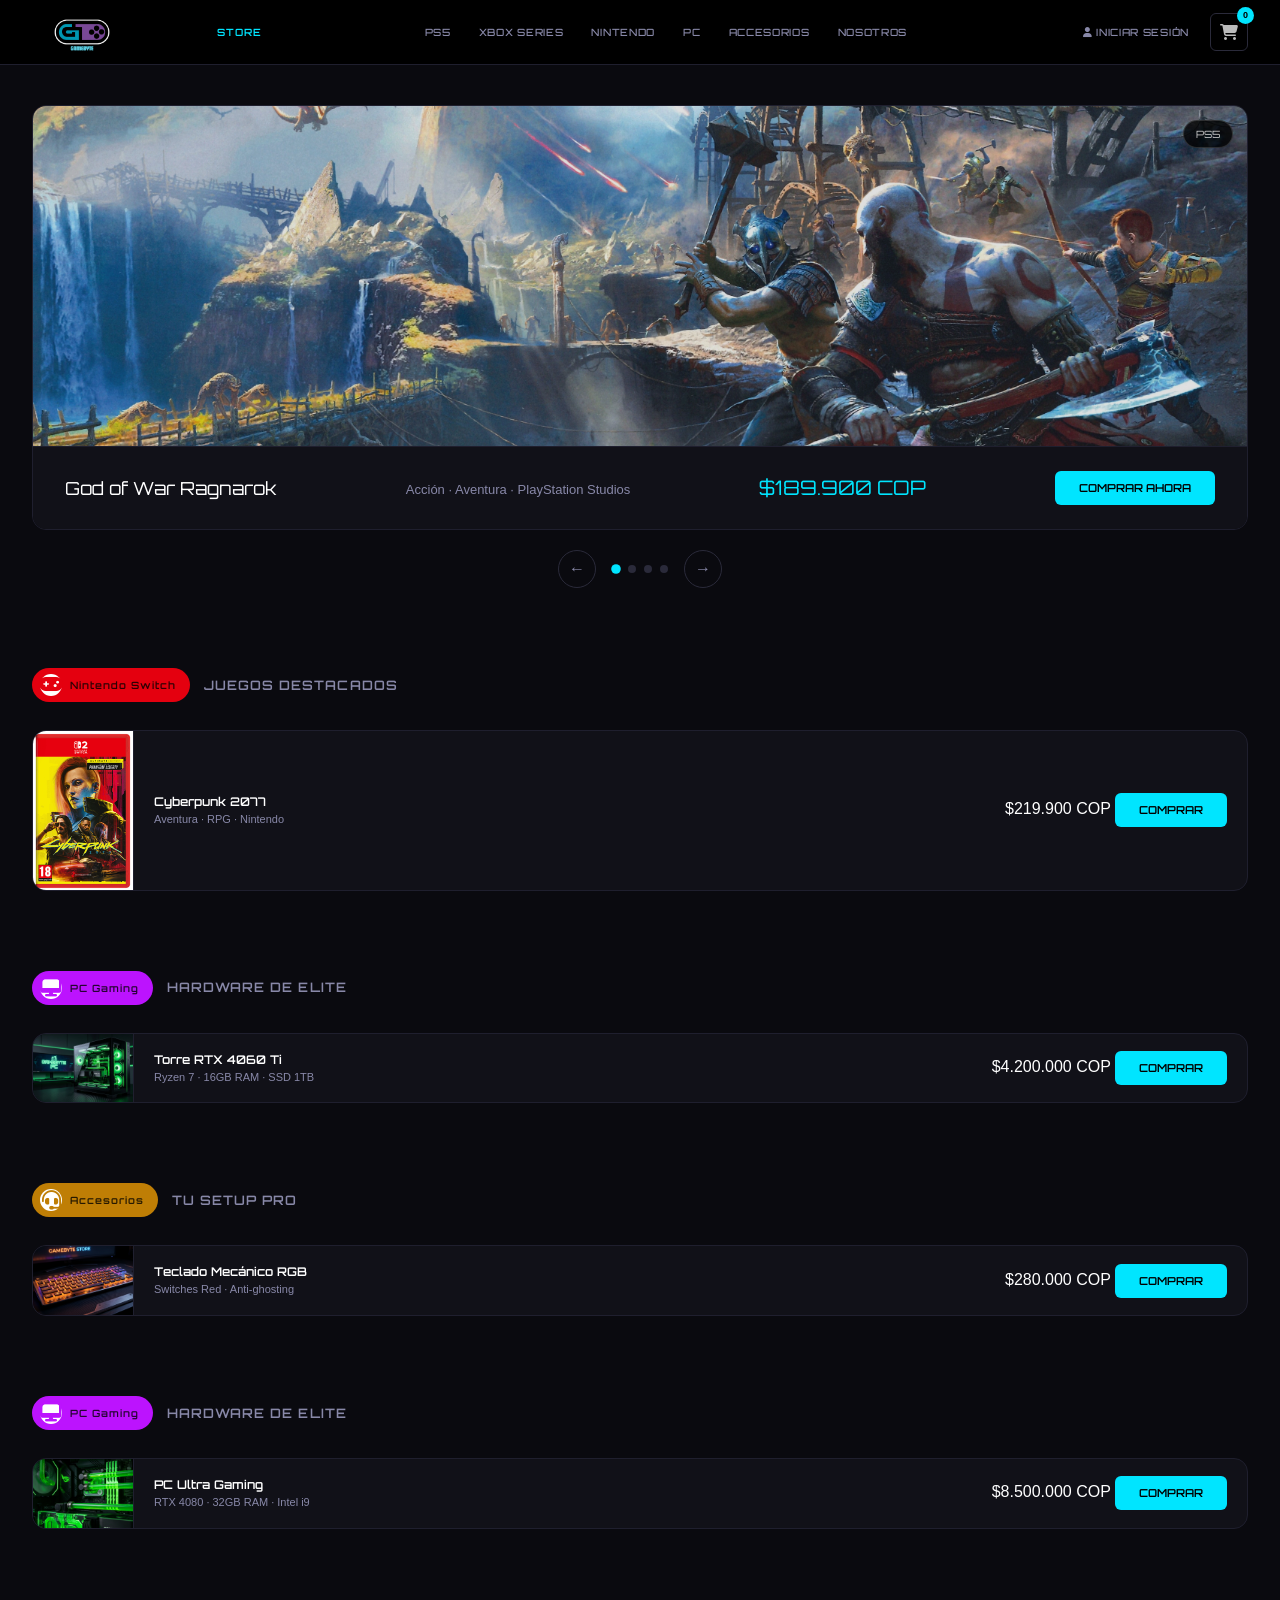
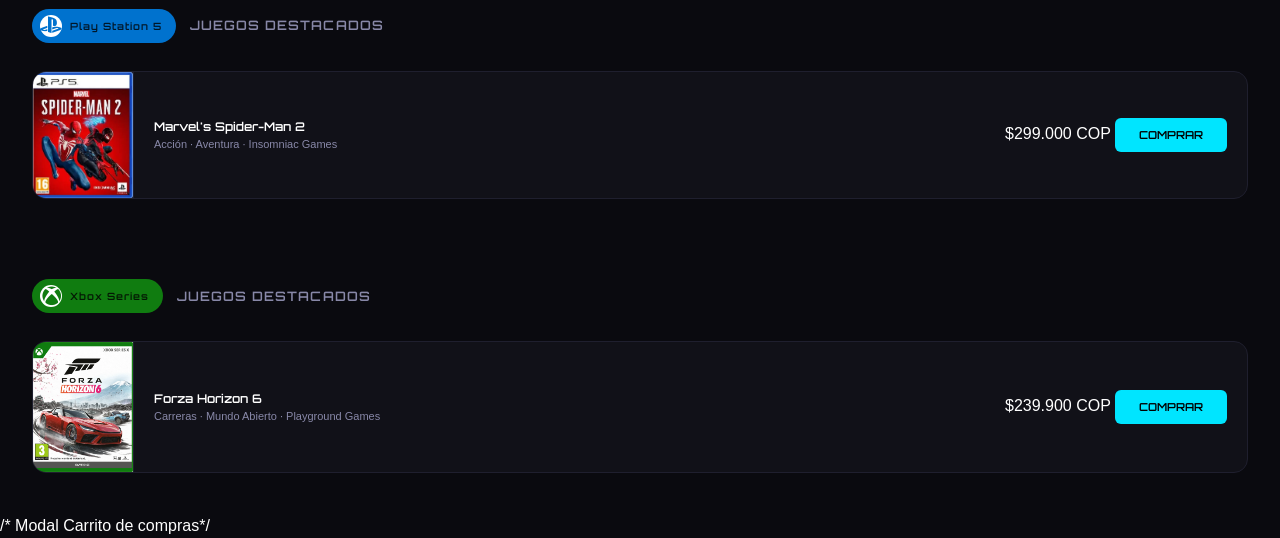
==== index.html @ 8fd01aee "Creacion del perfil de administrador, unica funcion por ahora actualizar el catalogo" ====
<!doctype html>
<html lang="es">
  <head>
    <meta charset="utf-8" />
    <meta name="viewport" content="width=device-width, initial-scale=1" />
    <title>GameByte Store</title>
    <link rel="stylesheet" href="style.css" />
    <link
      href="https://fonts.googleapis.com/css2?family=Orbitron:wght@500;600&display=swap"
      rel="stylesheet"
    />
    <link
      rel="stylesheet"
      href="https://cdnjs.cloudflare.com/ajax/libs/font-awesome/6.5.0/css/all.min.css"
    />
  </head>

  <body>
    <!-- HEADER -->
    <header class="header">
      <div class="header-inner">
        <a href="index.html" class="logo">
          <img
            src="images/LogoColor.png"
            alt="GameByte Store"
            class="logo-img"
          />
          <span class="logo-text">
            GAMEBYTE<span class="logo-accent">STORE</span></span
          >
        </a>

        <nav class="nav">
          <a href="#ps5" class="nav-btn">PS5</a>
          <a href="#xbox" class="nav-btn">Xbox Series</a>
          <a href="#nintendo" class="nav-btn">Nintendo</a>
          <a href="#pc" class="nav-btn">PC</a>
          <a href="#accesorios" class="nav-btn">Accesorios</a>
          <a href="#nosotros" class="nav-btn">Nosotros</a>
        </nav>

        <div class="header-actions">

          <!-- Quiero que al abrir el login me permita elegir el rol de "Cliente" o "Admin" para mostrar el formulario correspondiente. Si elijo "Admin", se muestra el formulario de admin.html que ya tienes, y si elijo "Cliente", se muestra un formulario de registro simple (nombre, email, contraseña) para crear una cuenta de cliente. Ambos formularios deben tener un botón para volver a la selección de rol. -->

          <a href="javascript:void(0)" class="nav-btn" id="login-btn" onclick="toggleLogin()">
            <i class="fa-solid fa-user"></i> Iniciar Sesión</a>


          <a href="javascript:void(0)" class="btn-cart" onclick="toggleCart()">
            <i class="fa-solid fa-cart-shopping"></i>
            <span class="cart-badge">0</span>
          </a>
        </div>
      </div>
    </header>

    <!-- CARRUSEL -->
    <section class="carousel-section">
      <div class="carousel-wrapper">
        <div class="carousel-track" id="track">
          <div class="game-slide">
            <div class="slide-inner">
              <div class="slide-image-wrap">
                <img src="images/God.webp" alt="God of War Ragnarok" />
                <span class="console-badge">PS5</span>
              </div>
              <div class="slide-body">
                <p class="slide-title">God of War Ragnarok</p>
                <p class="slide-meta">
                  Acción · Aventura · PlayStation Studios
                </p>
                <p class="slide-price">$189.900 COP</p>
                <button
                  class="buy-btn"
                  onclick="
                    agregarAlCarrito(
                      'God Of War Ragnarok',
                      189900,
                      'images/God.webp',
                    )
                  "
                >
                  Comprar ahora
                </button>
              </div>
            </div>
          </div>

          <div class="game-slide">
            <div class="slide-inner">
              <div class="slide-image-wrap">
                <img src="/images/Halo.webp" alt="Halo Infinite" />
                <span class="console-badge">Xbox</span>
              </div>
              <div class="slide-body">
                <p class="slide-title">Halo Infinite</p>
                <p class="slide-meta">FPS · Multijugador · 343 Industries</p>
                <p class="slide-price">$149.900 COP</p>
                <button
                  class="buy-btn"
                  onclick="
                    agregarAlCarrito(
                      'Halo Infinite',
                      149900,
                      'images/Halo.webp',
                    )
                  "
                >
                  Comprar ahora
                </button>
              </div>
            </div>
          </div>

          <div class="game-slide">
            <div class="slide-inner">
              <div class="slide-image-wrap">
                <img src="/images/zeldagame.png" alt="Zelda" />
                <span class="console-badge">Nintendo Switch</span>
              </div>
              <div class="slide-body">
                <p class="slide-title">Zelda: Tears of the Kingdom</p>
                <p class="slide-meta">Aventura · RPG · Nintendo</p>
                <p class="slide-price">$219.900 COP</p>
                <button
                  class="buy-btn"
                  onclick="
                    agregarAlCarrito(
                      'Zelda: Tears of the Kingdom',
                      219900,
                      'images/zeldagame.png',
                    )
                  "
                >
                  Comprar ahora
                </button>
              </div>
            </div>
          </div>

          <div class="game-slide">
            <div class="slide-inner">
              <div class="slide-image-wrap">
                <img src="images/Spider.webp" alt="Spider-Man" />
                <span class="console-badge">PS5</span>
              </div>
              <div class="slide-body">
                <p class="slide-title">Marvel's Spider-Man Remastered</p>
                <p class="slide-meta">
                  Acción · Mundo abierto · Insomniac Games
                </p>
                <p class="slide-price">$99.900 COP</p>
                <button
                  class="buy-btn"
                  onclick="
                    agregarAlCarrito(
                      'Marvel\'s Spider-Man',
                      99900,
                      'images/Spider.webp',
                    )
                  "
                >
                  Comprar ahora
                </button>
              </div>
            </div>
          </div>
        </div>
      </div>

      <div class="carousel-controls">
        <button class="ctrl-btn" id="prev">&#8592;</button>
        <div class="dots" id="dots"></div>
        <button class="ctrl-btn" id="next">&#8594;</button>
      </div>
    </section>

    <!-- SECCIÓN PRODUCTOS-->

    <section class="product-section ns-theme" id="nintendo">
      <div class="section-header">
        <div class="section-logo">
          <div class="logo-icon">
            <i
              class="fa-solid fa-gamepad"
              style="color: var(--brand-color); font-size: 1.2rem"
            ></i>
          </div>
          <span class="logo-text">Nintendo Switch</span>
        </div>
        <span class="section-title">Juegos destacados</span>
      </div>

      <div class="product-list">
        <div class="product-card">
          <div class="product-cover">
            <img src="/images/CyberPunknintendo.webp" alt="Cyberpunk" />
          </div>
          <div class="product-info">
            <div class="product-meta">
              <p class="product-name">Cyberpunk 2077</p>
              <p class="product-genre">Aventura · RPG · Nintendo</p>
            </div>
            <div class="product-right">
              <span class="product-price">$219.900 COP</span>
              <button
                class="buy-btn"
                onclick="
                  agregarAlCarrito(
                    'Cyberpunk 2077',
                    219900,
                    'images/CyberPunknintendo.webp',
                  )
                "
              >
                Comprar
              </button>
            </div>
          </div>
        </div>
      </div>
    </section>

    <section class="product-section pc-theme" id="pc">
      <div class="section-header">
        <div class="section-logo">
          <div class="logo-icon">
            <i
              class="fa-solid fa-desktop"
              style="color: var(--brand-color); font-size: 1.2rem"
            ></i>
          </div>
          <span class="logo-text">PC Gaming</span>
        </div>
        <span class="section-title">Hardware de Elite</span>
      </div>

      <div class="product-list">
        <div class="product-card">
          <div class="product-cover">
            <img src="/images/torreRTX.png" alt="Torre RTX 4060 Ti" />
          </div>
          <div class="product-info">
            <div class="product-meta">
              <p class="product-name">Torre RTX 4060 Ti</p>
              <p class="product-genre">Ryzen 7 · 16GB RAM · SSD 1TB</p>
            </div>
            <div class="product-right">
              <span class="product-price">$4.200.000 COP</span>
              <button
                class="buy-btn"
                onclick="
                  agregarAlCarrito(
                    'Torre RTX 4060 Ti',
                    4200000,
                    'images/torreRTX.png',
                  )
                "
              >
                Comprar
              </button>
            </div>
          </div>
        </div>
      </div>
    </section>

    <section class="product-section acc-theme" id="accesorios">
      <div class="section-header">
        <div class="section-logo">
          <div class="logo-icon">
            <i
              class="fa-solid fa-headset"
              style="color: var(--brand-color); font-size: 1.2rem"
            ></i>
          </div>
          <span class="logo-text">Accesorios</span>
        </div>
        <span class="section-title">Tu Setup Pro</span>
      </div>

      <div class="product-list">
        <div class="product-card">
          <div class="product-cover">
            <img src="/images/tecladorgb.png" alt="Teclado" />
          </div>
          <div class="product-info">
            <div class="product-meta">
              <p class="product-name">Teclado Mecánico RGB</p>
              <p class="product-genre">Switches Red · Anti-ghosting</p>
            </div>
            <div class="product-right">
              <span class="product-price">$280.000 COP</span>
              <button
                class="buy-btn"
                onclick="
                  agregarAlCarrito(
                    'Teclado Mecanico RGB',
                    280000,
                    'images/tecladorgb.png',
                  )
                "
              >
                Comprar
              </button>
            </div>
          </div>
        </div>
      </div>
    </section>

    <section class="product-section pc-theme" id="pc">
      <div class="section-header">
        <div class="section-logo">
          <div class="logo-icon">
            <i
              class="fa-solid fa-desktop"
              style="color: var(--brand-color); font-size: 1.2rem"
            ></i>
          </div>
          <span class="logo-text">PC Gaming</span>
        </div>
        <span class="section-title">Hardware de Elite</span>
      </div>

      <div class="product-list">
        <div class="product-card">
          <div class="product-cover">
            <img src="/images/rtx-4080.png" alt="PC Gamer RTX 4080" />
          </div>
          <div class="product-info">
            <div class="product-meta">
              <p class="product-name">PC Ultra Gaming</p>
              <p class="product-genre">RTX 4080 · 32GB RAM · Intel i9</p>
            </div>
            <div class="product-right">
              <span class="product-price">$8.500.000 COP</span>
              <button
                class="buy-btn"
                onclick="
                  agregarAlCarrito(
                    'Pc Ultra Gaming',
                    8500000,
                    'images/rtx-4080.png',
                  )
                "
              >
                Comprar
              </button>
            </div>
          </div>
        </div>
      </div>
    </section>

    <section class="product-section ps5-theme" id="ps5">
      <div class="section-header">
        <div class="section-logo">
          <div class="logo-icon">
            <i
              class="fa-brands fa-playstation"
              style="color: var(--brand-color); font-size: 1.2rem"
            ></i>
          </div>
          <span class="logo-text">Play Station 5</span>
        </div>
        <span class="section-title">Juegos Destacados</span>
      </div>

      <div class="product-list">
        <div class="product-card">
          <div class="product-cover">
            <img src="/images/spider2.png" alt="Spider-man 2" />
          </div>
          <div class="product-info">
            <div class="product-meta">
              <p class="product-name">Marvel's Spider-Man 2</p>
              <p class="product-genre">Acción · Aventura · Insomniac Games</p>
            </div>
            <div class="product-right">
              <span class="product-price">$299.000 COP</span>
              <button
                class="buy-btn"
                onclick="
                  agregarAlCarrito(
                    'Marvel\'s Spider-Man',
                    99900,
                    'images/Spider.webp',
                  )
                "
              >
                Comprar
              </button>
            </div>
          </div>
        </div>
      </div>
    </section>

    <section class="product-section xbox-theme" id="xbox">
      <div class="section-header">
        <div class="section-logo">
          <div class="logo-icon">
            <i
              class="fa-brands fa-xbox"
              style="color: var(--brand-color); font-size: 1.2rem"
            ></i>
          </div>
          <span class="logo-text">Xbox Series</span>
        </div>
        <span class="section-title">Juegos Destacados</span>
      </div>

      <div class="product-list">
        <div class="product-card">
          <div class="product-cover">
            <img src="/images/Forza_Horizon_6_XSX.png" alt="ForzaHorizon5" />
          </div>
          <div class="product-info">
            <div class="product-meta">
              <p class="product-name">Forza Horizon 6</p>
              <p class="product-genre">
                Carreras · Mundo Abierto · Playground Games
              </p>
            </div>
            <div class="product-right">
              <span class="product-price">$239.900 COP</span>
              <button
                class="buy-btn"
                onclick="
                  agregarAlCarrito(
                    'Forza Horizon 6',
                    239900,
                    'images/Forza_Horizon_6_XSX.png',
                  )
                "
              >
                Comprar
              </button>
            </div>
          </div>
        </div>
      </div>
    </section>

    <!-- SECCIÓN ABOUT GAMESTORE -->
    <section id="nosotros" class="about">
  <div class="about-inner">
    <a href="#" class="close-about">×</a>

    <div class="tag-line">
      <span class="tag-dot"></span>
      <span class="tag-text">Colombia · Desde 2026</span>
    </div>

    <p class="headline">Somos <span>GameByte Store</span>.</p>
    <p class="headline-sub">Juega mas alla de los limites.</p>

    <div class="divider"></div>

    <p class="body-text">
          Nacimos en <strong>Colombia en 2026</strong> con una misión clara:
          llevarle a cada gamer del país la mejor experiencia de compra en
          videojuegos, consolas y accesorios. No somos solo una tienda — somos
          <span class="highlight">la comunidad gamer colombiana</span> que
          estaba esperando existir.<br /><br />
          En GameByte Store encontrarás los títulos más recientes para
          <strong>PS5, Xbox, Nintendo Switch y PC</strong>, con precios justos,
          stock actualizado y las
          <span class="highlight">últimas noticias del mundo gamer</span>
          para que nunca te pierdas un lanzamiento, una actualización o una
          oferta épica.
        </p>
      </div>
    </section>

    <div id="cart-sidebar" class="cart-sidebar">
      <div class="cart-header">
        <h3>Tu Carrito</h3>
        <button class="close-cart" onclick="toggleCart()">×</button>
      </div>

      <div id="cart-items-container">
        <p class="empty-msg">Tu carrito está vacío</p>
      </div>

      <div class="cart-footer">
        <div class="cart-total">
          <span>Total:</span>
          <span id="cart-total-amount">$0.00</span>
        </div><br>

        <button class="buy-btn" onclick="abrirCheckout()">
          Finalizar Compra
        </button><br><br>
         <button onclick="vaciarCarrito()" class="clear-cart-btn">
          <i class="fas fa-trash-alt"></i> Vaciar Carrito
        </button>
      </div>
    </div>

    /* Modal Carrito de compras*/
    <div id="checkout-modal" class="modal-hidden">
      <div class="modal-content">
        <h3>Finalizar Compra</h3>
        <p class="modal-subtitle">
          Estás comprando como <strong>Invitado</strong>
        </p>

        <form id="guest-form">
          <div class="input-group">
            <label>Nombre Completo</label>
            <input
              type="text"
              id="guest-name"
              placeholder="Ej: Nombre(s) Apellido(s)"
              required
            />
          </div>

          <div class="input-group">
            <label>Correo Electrónico</label>
            <input
              type="email"
              id="guest-email"
              placeholder="tu@correo.com"
              required
            />
          </div>

          <div class="input-group">
            <label>Dirección de Envío</label>
            <input
              type="text"
              id="guest-address"
              placeholder="Calle, Carrera, Apto..."
              required
            />
          </div>

          <button
            type="submit"
            class="buy-btn"
            style="width: 100%; margin-top: 10px"
          >
            Pagar Ahora
          </button>
        </form>
        <div class="register-container">
    <form id="register-form" class="admin-card">
        <h3 class="slide-title" style="color: var(--accent); margin-bottom: 25px;">Crear Cuenta Gamer</h3>
        
      
        <div id="post-purchase-options" class="modal-hidden">
          <p
            style="
              text-align: center;
              color: var(--accent);
              margin-bottom: 15px;
            "
          >
            ¡Gracias por tu compra!
          </p>
          <button class="nav-btn" style="width: 100%; margin-bottom: 10px">
            Crear cuenta con estos datos
          </button>
          <button
            id="btn-otra-compra"
            type="button"
            onclick="window.resetearCheckout()"
            class="close-btn modal-hidden"
            style="margin-bottom: 10px"
          >Realizar otra compra
          </button>
        </div>

        <button
          type="button"
          onclick="window.cerrarModal()"
          class="close-btn"
          style="width: 100%; margin-top: 10px"
        >
          Cancelar / Cerrar
        </button>
      </div>
    </div>

    <script src="app.js"></script>
  </body>
</html>
---- style.css ----
/* ══════════════════════════════════════════
   GAMEBYTE STORE — styles.css (Versión Optimizada)
   ══════════════════════════════════════════ */

/* ── RESET & BASE ── */
*, *::before, *::after {
  box-sizing: border-box;
  margin: 0;
  padding: 0;
}

:root {
  --accent: #00e5ff;
  --accent-dim: #00b8cc;
  --bg-page: #0a0a0f;
  --bg-card: #111118;
  --bg-card-hover: #16161f;
  --border: #1f1f2e;
  --border-hover: #2e2e42;
  --text-primary: #ffffff;
  --text-secondary: #8888a8;
  --text-muted: #555570;
  --font-display: 'Orbitron', sans-serif;
  --font-body: 'Exo 2', sans-serif;
  --radius-sm: 6px;
  --radius-md: 10px;
  --radius-lg: 14px;
}

/* ── CONFIGURACIÓN DE TEMAS (NUEVO) ── */
.ns-theme  { --brand-color: #e4000f; } /* Rojo Nintendo */
.pc-theme  { --brand-color: #bc13fe; }
.acc-theme { --brand-color: #bf7e05; } /* Naranja Accesorios */
.xbox-theme { --brand-color: #107c10; }
.ps5-theme { --brand-color: #0072ce;}

html { scroll-padding-top: 80px; 
  scroll-behavior: smooth; }

body {
  background: var(--bg-page);
  color: var(--text-primary);
  font-family: var(--font-body), system-ui, sans-serif;
  font-size: 16px;
  line-height: 1.6;
  min-height: 100vh;
}

img { display: block; max-width: 100%; }
a { text-decoration: none; color: inherit; }

/* ══════════════════════════════════════════
   HEADER
   ══════════════════════════════════════════ */
.header {
  background: #000;
  border-bottom: 1px solid var(--border);
  position: sticky;
  top: 0;
  z-index: 100;
  width: 100%;
}

.header-inner {
  display: flex;
  align-items: center;
  justify-content: space-between;
  padding: 0 2rem;
  height: 64px;
  gap: 1rem;
  max-width: 1400px;
  margin: 0 auto;
}

.logo { display: flex; align-items: center; gap: 12px; flex-shrink: 0; }
.logo-img { height: 100px; width: auto; object-fit: contain; }
.logo-text {
  font-family: var(--font-display);
  font-size: 18px;
  font-weight: 600;
  color: var(--text-primary);
  letter-spacing: 0.08em;
  white-space: nowrap;
}
.logo-accent { color: var(--accent); }

.nav { display: flex; align-items: center; gap: 2px; }
.nav-btn {
  font-family: var(--font-display);
  font-size: 10px;
  font-weight: 500;
  letter-spacing: 0.07em;
  text-transform: uppercase;
  color: var(--text-secondary);
  padding: 7px 13px;
  border-radius: var(--radius-sm);
  transition: color 0.15s, background 0.15s;
}
.nav-btn:hover { color: var(--text-primary); background: #1a1a2a; }
.nav-btn.active { color: var(--accent); }

.header-actions { display: flex; align-items: center; gap: 8px; flex-shrink: 0; }
.btn-login {
  font-family: var(--font-display);
  font-size: 10px;
  font-weight: 500;
  letter-spacing: 0.06em;
  text-transform: uppercase;
  color: #bbb;
  border: 1px solid #2a2a3a;
  padding: 7px 16px;
  border-radius: var(--radius-sm);
  transition: border-color 0.15s, color 0.15s;
}
.btn-login:active{
  background-color: var(--accent); /* Cambia al color celeste de tu tienda */
  
}
.btn-login:hover { border-color: var(--text-primary); color: var(--text-primary); }

.btn-cart {
  position: relative;
  display: flex; align-items: center; justify-content: center;
  width: 38px; height: 38px;
  border: 1px solid #2a2a3a;
  border-radius: var(--radius-sm);
  color: #bbb; transition: 0.15s;
}
.cart-badge {
  position: absolute; top: -7px; right: -7px;
  background: var(--accent); color: #000;
  font-size: 9px; font-weight: 700;
  width: 17px; height: 17px; border-radius: 50%;
  display: flex; align-items: center; justify-content: center;
}

/* ══════════════════════════════════════════
   CARRUSEL
   ══════════════════════════════════════════ */
.carousel-section { padding: 2.5rem 2rem; max-width: 1400px; margin: 0 auto; }
.carousel-wrapper { overflow: hidden; border-radius: var(--radius-lg); border: 1px solid var(--border); }
.carousel-track { display: flex; transition: transform 0.5s cubic-bezier(0.4, 0, 0.2, 1); }
.game-slide { min-width: 100%; box-sizing: border-box; }
.slide-inner { display: flex; flex-direction: column; background: var(--bg-card); }
.slide-image-wrap { position: relative; height: 340px; background: #05050f; overflow: hidden; }
.slide-image-wrap img { width: 100%; height: 100%; object-fit: cover; opacity: 0.88; transition: 0.6s ease; }
.slide-image-wrap:hover img { transform: scale(1.03); opacity: 1; }
.console-badge {
  position: absolute; top: 14px; right: 14px;
  background: rgba(0, 0, 0, 0.8); border: 1px solid rgba(255, 255, 255, 0.15);
  border-radius: 20px; padding: 5px 12px;
  font-family: var(--font-display); font-size: 10px; color: #ccc;
}
.slide-body { padding: 1.5rem 2rem; display: flex; align-items: center; justify-content: space-between; border-top: 1px solid var(--border); }
.slide-title { font-family: var(--font-display); font-size: 18px; color: var(--text-primary); }
.slide-meta {
  font-size: 13px;
  color: var(--text-secondary);
  margin-top: 4px;
}
.slide-price { font-family: var(--font-display); font-size: 20px; color: var(--accent); }
.buy-btn {
  background: var(--accent); color: #000; border: none;
  font-family: var(--font-display); font-size: 11px; font-weight: 600;
  padding: 10px 24px; border-radius: var(--radius-sm); cursor: pointer;
  transition: 0.15s; text-transform: uppercase;
}
.buy-btn:hover { background: var(--accent-dim); }

.carousel-controls {
  display: flex;
  align-items: center;
  justify-content: center;
  gap: 16px;
  margin-top: 1.25rem;
}

.ctrl-btn {
  width: 38px;
  height: 38px;
  border-radius: 50%;
  border: 1px solid #2a2a3a;
  background: transparent;
  color: var(--text-secondary);
  font-size: 16px;
  cursor: pointer;
  display: flex;
  align-items: center;
  justify-content: center;
  transition: border-color 0.15s, color 0.15s;
}

.ctrl-btn:hover {
  border-color: var(--text-primary);
  color: var(--text-primary);
}

.dots {
  display: flex;
  gap: 8px;
}

.dot {
  width: 8px;
  height: 8px;
  border-radius: 50%;
  background: #2a2a3a;
  cursor: pointer;
  border: none;
  padding: 0;
  transition: background 0.2s, transform 0.2s;
}

.dot.active {
  background: var(--accent);
  transform: scale(1.2);
}

/* ══════════════════════════════════════════
   SECCIÓN DE PRODUCTOS (RE-ESTRUCTURADA Y LIMPIA)
   ══════════════════════════════════════════ */
.product-section {
  padding: 40px 2rem;
  max-width: 1400px;
  margin: 0 auto;
}

/* Header con color de marca dinámico */
.section-header { display: flex; align-items: center; gap: 14px; margin-bottom: 28px; }

.section-logo {
  display: flex; align-items: center; gap: 8px;
  background: var(--brand-color, var(--accent)); /* Usa el color del tema */
  padding: 6px 14px 6px 8px; border-radius: 24px;
}

.logo-icon {
  width: 22px; height: 22px; background: #fff; border-radius: 50%;
  display: flex; align-items: center; justify-content: center;
}

.logo-icon svg {
  width: 18px;    /* Un poco más pequeño que el contenedor para que respire */
  height: 18px;
  display: block;
}

.logo-text {
  font-family: var(--font-display); font-size: 10px;
  font-weight: 600; color: rgba(0, 0, 0, 0.8);
  letter-spacing: 0.1em;
}

.section-title {
  font-family: var(--font-display); font-size: 13px;
  font-weight: 600; color: var(--text-secondary);
  letter-spacing: 0.08em; text-transform: uppercase;
}

/* Lista y Cards */
.product-list { display: flex; flex-direction: column; gap: 14px; }

.product-card {
  background: var(--bg-card);
  border: 1px solid var(--border);
  border-radius: var(--radius-lg);
  overflow: hidden; display: flex;
  transition: border-color 0.2s, transform 0.2s;
}

.product-card:hover {
  border-color: var(--brand-color); /* Color dinámico al pasar el mouse */
  transform: translateX(4px);
}

.product-cover { width: 100px; flex-shrink: 0; overflow: hidden; background: #0d0d1a; }
.product-cover img { width: 100%; height: 100%; object-fit: cover; transition: 0.5s ease; }
.product-card:hover .product-cover img { transform: scale(1.06); }

.product-info {
  display: flex; align-items: center; justify-content: space-between;
  padding: 16px 20px; flex: 1; gap: 16px; border-left: 1px solid var(--border);
}

.product-name {
  font-family: var(--font-display); font-size: 12px;
  font-weight: 600; color: var(--text-primary);
}

.product-genre { font-size: 11px; color: var(--text-secondary);}


    /* ══════════════════════════════════════════
   RESPONSIVE
   ══════════════════════════════════════════ */

@media (max-width: 768px) {
  .header-inner {
    padding: 0 1rem;
  }

  .logo-text {
    font-size: 12px;
  }

  .nav {
    gap: 0;
  }

  .nav-btn {
    font-size: 9px;
    padding: 6px 8px;
  }

  .slide-image-wrap {
    height: 220px;
  }

  .slide-body {
    flex-direction: column;
    align-items: flex-start;
    padding: 1rem 1.25rem;
  }

  .buy-btn {
    width: 100%;
    text-align: center;
  }

  .carousel-section {
    padding: 1.5rem 1rem;
  }
}

@media (max-width: 480px) {
  .nav {
    display: none;
  }
}

/* ══════════════════════════════════════════
   SECCIÓN ABOUT — GAMESTORE
   ══════════════════════════════════════════ */

.about {
  background: #000;
  padding: 72px 2rem;
  position: relative;
  overflow: ;
}

.about::before {
  content: 'GAMESTORE';
  position: absolute;
  top: 50%;
  left: 50%;
  transform: translate(-50%, -50%);
  font-family: var(--font-display);
  font-size: 120px;
  font-weight: 900;
  color: rgba(255, 255, 255, 0.02);
  white-space: nowrap;
  pointer-events: none;
  letter-spacing: 0.1em;
}

.about-inner {
  max-width: 900px;
  margin: 0 auto;
  position: relative;
  z-index: 1;
}

.tag-line {
  display: inline-flex;
  align-items: center;
  gap: 8px;
  border: 1px solid rgba(0, 229, 255, 0.3);
  border-radius: 30px;
  padding: 6px 16px;
  margin-bottom: 36px;
}

.tag-dot {
  width: 7px;
  height: 7px;
  border-radius: 50%;
  background: var(--accent);
  animation: pulse 2s ease-in-out infinite;
}

.tag-text {
  font-family: var(--font-display);
  font-size: 10px;
  font-weight: 600;
  color: var(--accent);
  letter-spacing: 0.15em;
  text-transform: uppercase;
}

.headline {
  font-family: var(--font-display);
  font-size: clamp(28px, 5vw, 52px);
  font-weight: 900;
  color: #fff;
  line-height: 1.15;
  letter-spacing: 0.02em;
  margin-bottom: 8px;
}

.headline span {
  color: var(--accent);
}

.headline-sub {
  font-family: var(--font-display);
  font-size: clamp(14px, 2.5vw, 22px);
  font-weight: 500;
  color: rgba(255, 255, 255, 0.25);
  letter-spacing: 0.06em;
  margin-bottom: 40px;
}

.divider {
  width: 60px;
  height: 2px;
  background: var(--accent);
  margin-bottom: 36px;
}

.body-text {
  font-size: 16px;
  font-weight: 300;
  color: rgba(255, 255, 255, 0.7);
  line-height: 1.9;
  max-width: 700px;
}

.body-text strong {
  color: #fff;
  font-weight: 500;
}

.body-text .highlight {
  color: var(--accent);
  font-weight: 500;
} 

/* Clase para ocultar secciones */
.section-hidden {
  display: none !important;
}

/* Opcional: Para que la transición no sea tan brusca */
.product-section {
  animation: fadeIn 0.4s ease-in-out;
}

@keyframes fadeIn {
  from { opacity: 0; transform: translateY(10px); }
  to { opacity: 1; transform: translateY(0); }
}


/*Modal Carrito de Compras*/

.modal-hidden { display: none !important; }

#checkout-modal {
    position: fixed;
    top: 0; 
    left: 0; 
    width: 100%; 
    height: 100%;
    background: rgba(0, 0, 0, 0.85);
    backdrop-filter: blur(8px);
    z-index: 3000; /* Aumentado para estar sobre el sidebar */
    display: none; /* Se controla con JS */
    align-items: center;
    justify-content: center;
}
#checkout-modal:not(.modal-hidden) {
    display: flex;
    align-items: center;
    justify-content: center;
}

.modal-content {
  background: var(--bg-card);
  padding: 30px;
  border-radius: var(--radius-lg);
  border: 1px solid var(--accent);
  width: 90%; max-width: 400px;
  max-height: 90vh;
}

.input-group { margin-bottom: 15px;display: block !important; }

.input-group input {
  width: 100%;
  padding: 10px;
  background: #222 !important;
  border: 1px solid var(--border);
  color: white !important; /* Para que lo que escribas se vea */
    display: block;
  border-radius: var(--radius-sm);
}

.modal-content h3 {
    margin-top: 0;
    color: var(--accent); /* El color brillante de tu tienda */
}


/* Estilo para el botón Cancelar del Modal */
.close-btn {
    background: transparent;
    border: 1px solid rgba(255, 255, 255, 0.2);
    color: #888;
    padding: 8px 16px;
    border-radius: 4px;
    cursor: pointer;
    font-family: 'Orbitron', sans-serif; /* Para que combine con tu logo */
    font-size: 0.8rem;
    transition: all 0.3s ease;
    margin-top: 10px;
    width: 100%; /* Para que ocupe el mismo ancho que el botón de pagar */
    z-index:2010 ;
}

.close-btn:hover {
    background: rgba(255, 50, 50, 0.1); /* Un toque rojo muy suave al pasar el mouse */
    border-color: #ff4444;
    color: #ff4444;
    box-shadow: 0 0 10px rgba(255, 68, 68, 0.2);
}


.cart-sidebar {
    position: fixed;
    top: 0;
    right: -400px; /* Escondido a la derecha */
    width: 350px;
    height: 100%;
    background: var(--bg-card);
    border-left: 1px solid var(--accent);
    z-index: 1500;
    transition: right 0.3s ease;
    padding: 20px;
    display: flex;
    flex-direction: column;
}

.cart-sidebar.active {
    right: 0; /* Se muestra */
}

.cart-header {
    display: flex;
    justify-content: space-between;
    align-items: center;
    border-bottom: 1px solid #333;
    padding-bottom: 10px;
}

.close-cart {
    background: none;
    border: none;
    color: white;
    font-size: 2rem;
    cursor: pointer;
}

.cart-footer {
    margin-top: auto;
    border-top: 1px solid #333;
    padding-top: 20px;
}

.cart-item {
    display: flex;
    align-items: center;
    gap: 15px;
    padding: 10px 0;
    border-bottom: 1px solid #222;
}

.item-info p {
    font-size: 0.9rem;
    margin: 0;
    color: white;
}

.item-info span {
    font-size: 0.8rem;
    color: var(--accent);
}

.remove-btn {
    background: none;
    border: none;
    color: #ff4444;
    font-size: 1.2rem;
    cursor: pointer;
    margin-left: auto;
}

.remove-btn:hover {
    color: white;
}

.clear-cart-btn {
    width: 450;
    background: transparent;
    border: 1px solid #ff4444;
    color: #ff4444;
    padding: 10px;
    border-radius: 4px;
    cursor: pointer;
    margin-bottom: 10px;
    font-family: 'Orbitron', sans-serif;
    font-size: 0.7rem;
    transition: all 0.3s ease;
}

.clear-cart-btn:hover {
    background: #ff4444;
    color: white;
    box-shadow: 0 0 10px rgba(255, 68, 68, 0.3);
}

/* Para que el total y los botones no se tapen */
.cart-footer {
    padding: 20px;
    border-top: 1px solid #222;
    background: var(--bg-card);
}

/*Ocultar Seccion Nosotros del index*/


/* 1. Estado inicial: Totalmente oculta */
.about {
    display: none; /* No ocupa espacio ni se ve */
    opacity: 0;
    transform: translateY(30px);
    transition: all 0.6s cubic-bezier(0.23, 1, 0.32, 1);
    background: var(--bg-card);
    padding: 80px 20px;
    border-top: 2px solid var(--accent);
}

/* 2. El "Interruptor" de CSS: Cuando el ID es el objetivo (Target) */
.about:target {
    display: block; /* Aparece en el flujo del documento */
    opacity: 1;
    transform: translateY(0);
}

/* 3. Estilo del botón de cerrar (la "X") */
.close-about {
    position: absolute;
    top: 20px;
    right: 30px;
    font-size: 2.5rem;
    color: var(--text-muted);
    text-decoration: none;
    transition: color 0.3s;
}

.close-about:hover {
    color: var(--accent);
}

/* Animación opcional para que entre suave */
@keyframes fadeInSlide {
    from { opacity: 0; transform: translateY(30px); }
    to { opacity: 1; transform: translateY(0); }
}

.about:target {
    animation: fadeInSlide 0.5s ease-out forwards;
}
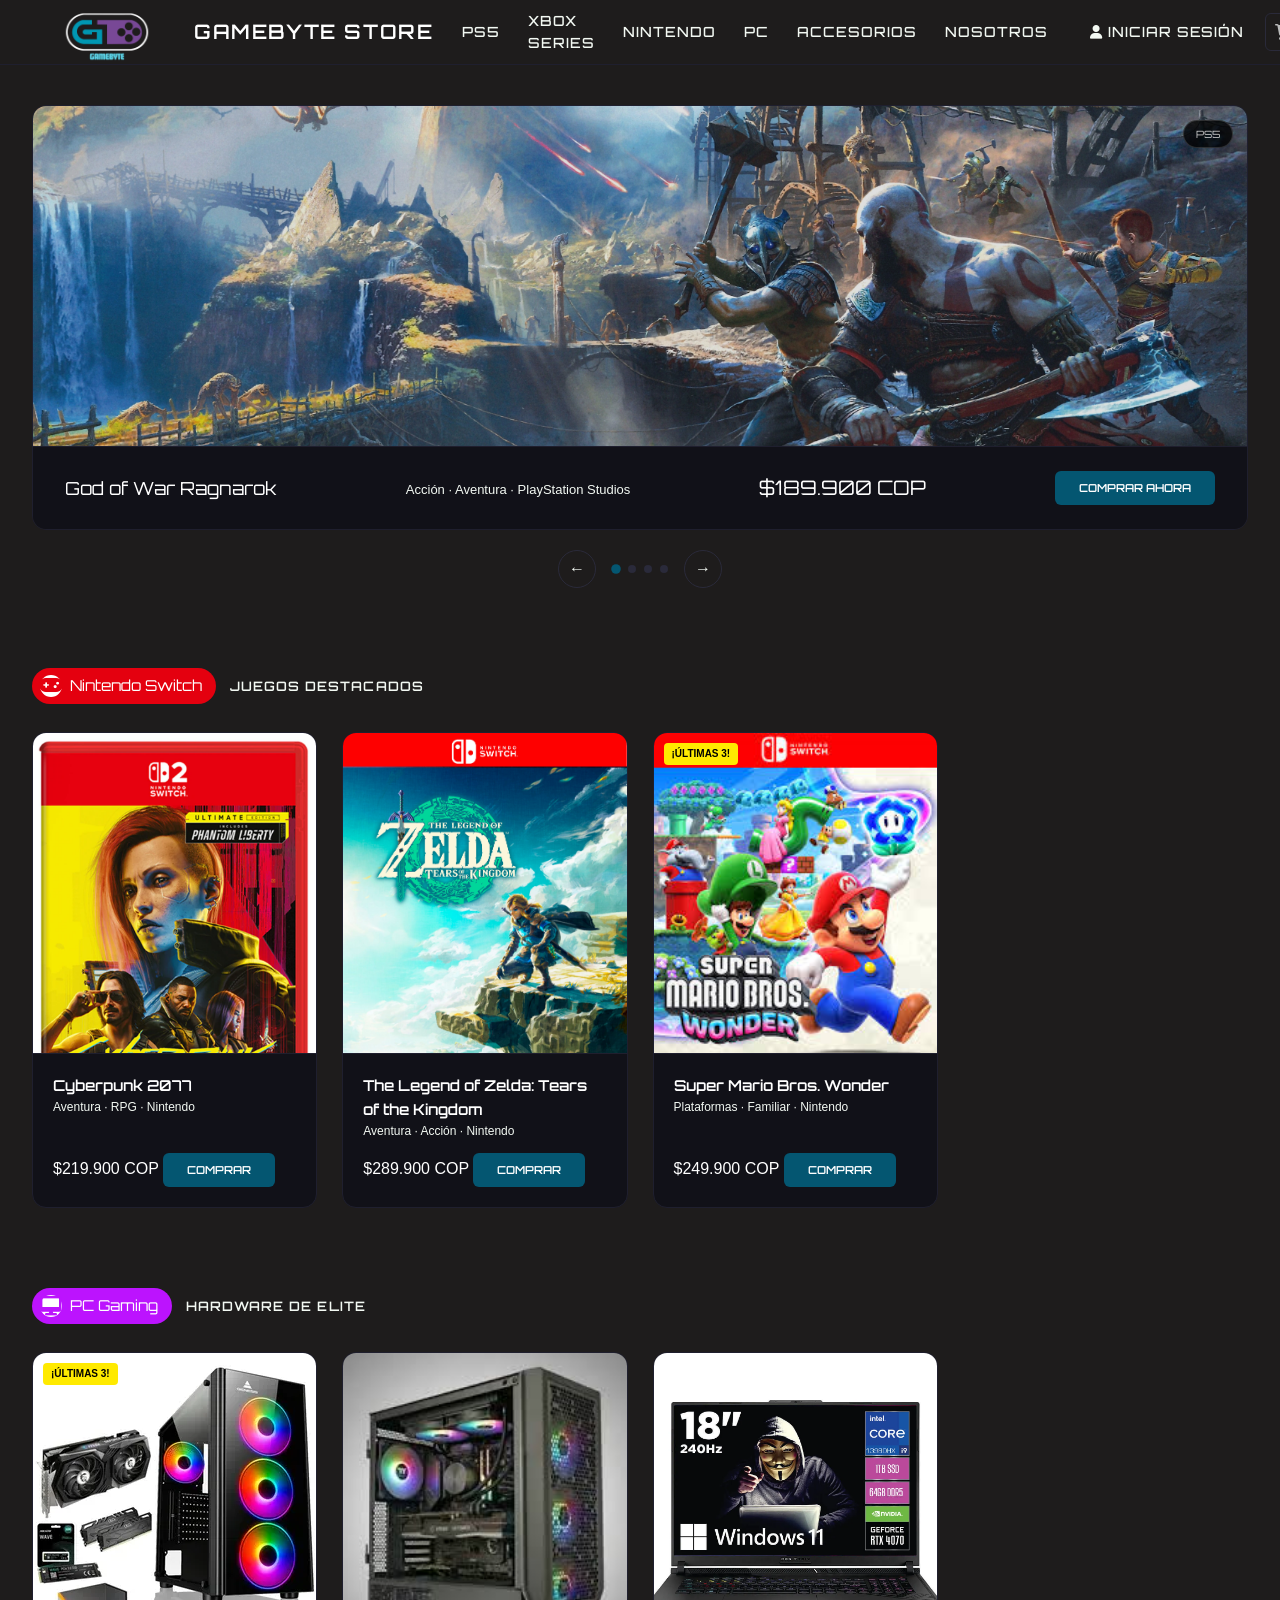
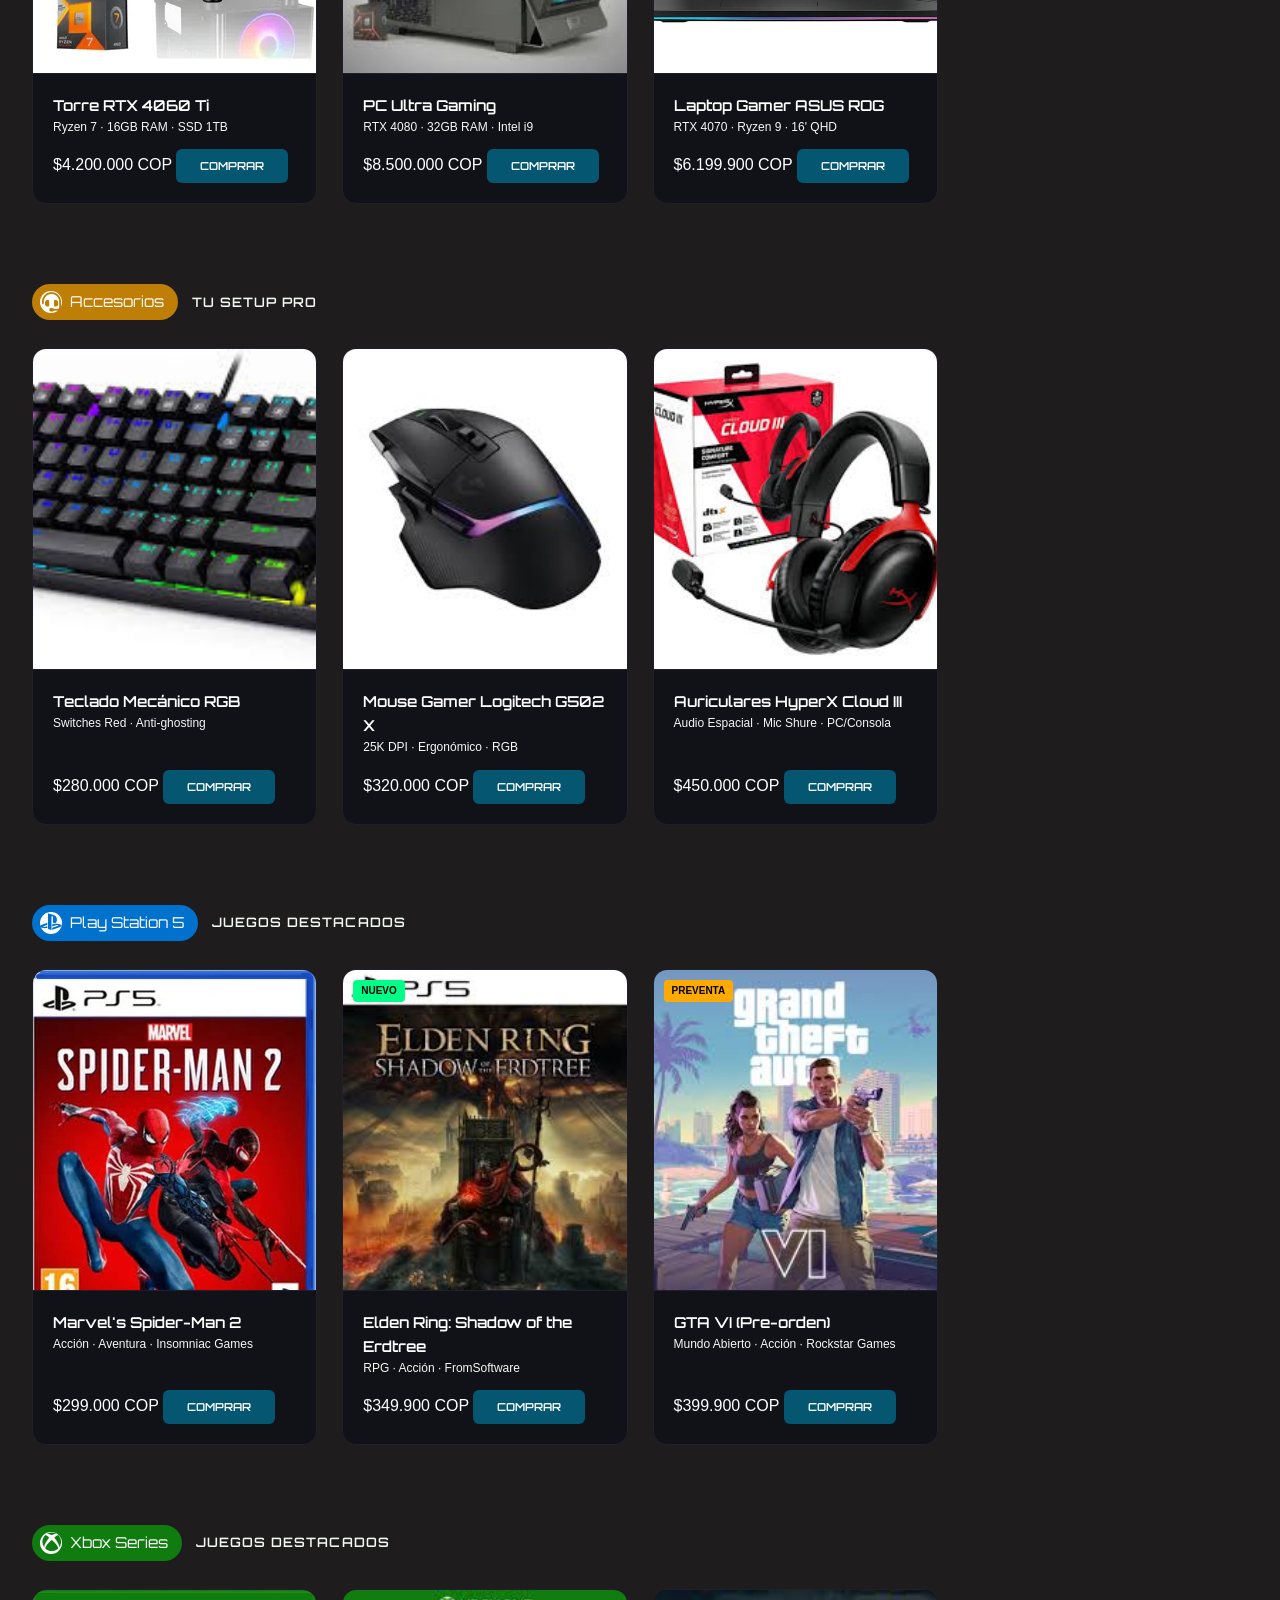
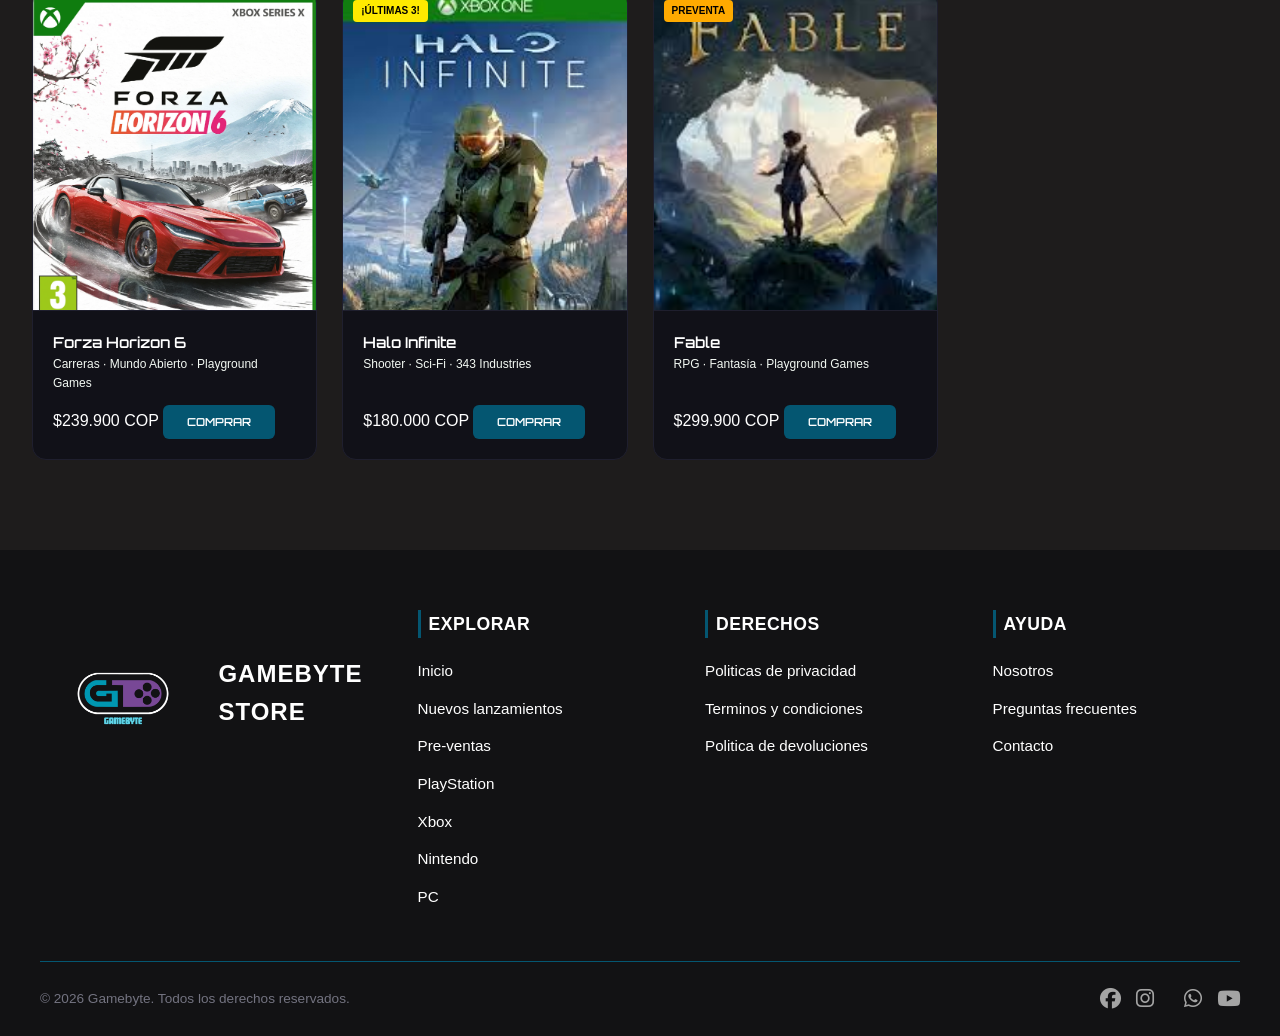
==== commit 49c48fc4: "Actualizacion completa" ====
--- a/index.html
+++ b/index.html
@@ -11,11 +11,9 @@
     />
     <link
       rel="stylesheet"
-      href="https://cdnjs.cloudflare.com/ajax/libs/font-awesome/6.5.0/css/all.min.css"
+      href="https://cdnjs.cloudflare.com/ajax/libs/font-awesome/6.5.0/css/all.min.css"  
     />
-  </head>
-
-  <body>
+    
     <!-- HEADER -->
     <header class="header">
       <div class="header-inner">
@@ -26,7 +24,7 @@
             class="logo-img"
           />
           <span class="logo-text">
-            GAMEBYTE<span class="logo-accent">STORE</span></span
+            GAMEBYTE STORE</span
           >
         </a>
 
@@ -36,15 +34,13 @@
           <a href="#nintendo" class="nav-btn">Nintendo</a>
           <a href="#pc" class="nav-btn">PC</a>
           <a href="#accesorios" class="nav-btn">Accesorios</a>
-          <a href="#nosotros" class="nav-btn">Nosotros</a>
+          <a href="nosotros.html" class="nav-btn">Nosotros</a>
         </nav>
 
         <div class="header-actions">
 
-          <!-- Quiero que al abrir el login me permita elegir el rol de "Cliente" o "Admin" para mostrar el formulario correspondiente. Si elijo "Admin", se muestra el formulario de admin.html que ya tienes, y si elijo "Cliente", se muestra un formulario de registro simple (nombre, email, contraseña) para crear una cuenta de cliente. Ambos formularios deben tener un botón para volver a la selección de rol. -->
-
-          <a href="javascript:void(0)" class="nav-btn" id="login-btn" onclick="toggleLogin()">
-            <i class="fa-solid fa-user"></i> Iniciar Sesión</a>
+          <a href="#" onclick="abrirModalLogin(); return false;" class="nav-btn">
+          <i class="fas fa-user"></i> Iniciar Sesión</a>
 
 
           <a href="javascript:void(0)" class="btn-cart" onclick="toggleCart()">
@@ -55,6 +51,9 @@
       </div>
     </header>
 
+  </head>
+
+  <body>
     <!-- CARRUSEL -->
     <section class="carousel-section">
       <div class="carousel-wrapper">
@@ -176,304 +175,72 @@
       </div>
     </section>
 
-    <!-- SECCIÓN PRODUCTOS-->
-
-    <section class="product-section ns-theme" id="nintendo">
-      <div class="section-header">
-        <div class="section-logo">
-          <div class="logo-icon">
-            <i
-              class="fa-solid fa-gamepad"
-              style="color: var(--brand-color); font-size: 1.2rem"
-            ></i>
-          </div>
-          <span class="logo-text">Nintendo Switch</span>
-        </div>
-        <span class="section-title">Juegos destacados</span>
-      </div>
-
-      <div class="product-list">
-        <div class="product-card">
-          <div class="product-cover">
-            <img src="/images/CyberPunknintendo.webp" alt="Cyberpunk" />
-          </div>
-          <div class="product-info">
-            <div class="product-meta">
-              <p class="product-name">Cyberpunk 2077</p>
-              <p class="product-genre">Aventura · RPG · Nintendo</p>
-            </div>
-            <div class="product-right">
-              <span class="product-price">$219.900 COP</span>
-              <button
-                class="buy-btn"
-                onclick="
-                  agregarAlCarrito(
-                    'Cyberpunk 2077',
-                    219900,
-                    'images/CyberPunknintendo.webp',
-                  )
-                "
-              >
-                Comprar
-              </button>
-            </div>
-          </div>
-        </div>
-      </div>
-    </section>
-
-    <section class="product-section pc-theme" id="pc">
-      <div class="section-header">
-        <div class="section-logo">
-          <div class="logo-icon">
-            <i
-              class="fa-solid fa-desktop"
-              style="color: var(--brand-color); font-size: 1.2rem"
-            ></i>
-          </div>
-          <span class="logo-text">PC Gaming</span>
-        </div>
-        <span class="section-title">Hardware de Elite</span>
-      </div>
-
-      <div class="product-list">
-        <div class="product-card">
-          <div class="product-cover">
-            <img src="/images/torreRTX.png" alt="Torre RTX 4060 Ti" />
-          </div>
-          <div class="product-info">
-            <div class="product-meta">
-              <p class="product-name">Torre RTX 4060 Ti</p>
-              <p class="product-genre">Ryzen 7 · 16GB RAM · SSD 1TB</p>
-            </div>
-            <div class="product-right">
-              <span class="product-price">$4.200.000 COP</span>
-              <button
-                class="buy-btn"
-                onclick="
-                  agregarAlCarrito(
-                    'Torre RTX 4060 Ti',
-                    4200000,
-                    'images/torreRTX.png',
-                  )
-                "
-              >
-                Comprar
-              </button>
-            </div>
-          </div>
-        </div>
-      </div>
-    </section>
-
-    <section class="product-section acc-theme" id="accesorios">
-      <div class="section-header">
-        <div class="section-logo">
-          <div class="logo-icon">
-            <i
-              class="fa-solid fa-headset"
-              style="color: var(--brand-color); font-size: 1.2rem"
-            ></i>
-          </div>
-          <span class="logo-text">Accesorios</span>
-        </div>
-        <span class="section-title">Tu Setup Pro</span>
-      </div>
-
-      <div class="product-list">
-        <div class="product-card">
-          <div class="product-cover">
-            <img src="/images/tecladorgb.png" alt="Teclado" />
-          </div>
-          <div class="product-info">
-            <div class="product-meta">
-              <p class="product-name">Teclado Mecánico RGB</p>
-              <p class="product-genre">Switches Red · Anti-ghosting</p>
-            </div>
-            <div class="product-right">
-              <span class="product-price">$280.000 COP</span>
-              <button
-                class="buy-btn"
-                onclick="
-                  agregarAlCarrito(
-                    'Teclado Mecanico RGB',
-                    280000,
-                    'images/tecladorgb.png',
-                  )
-                "
-              >
-                Comprar
-              </button>
-            </div>
-          </div>
-        </div>
-      </div>
-    </section>
-
-    <section class="product-section pc-theme" id="pc">
-      <div class="section-header">
-        <div class="section-logo">
-          <div class="logo-icon">
-            <i
-              class="fa-solid fa-desktop"
-              style="color: var(--brand-color); font-size: 1.2rem"
-            ></i>
-          </div>
-          <span class="logo-text">PC Gaming</span>
-        </div>
-        <span class="section-title">Hardware de Elite</span>
-      </div>
-
-      <div class="product-list">
-        <div class="product-card">
-          <div class="product-cover">
-            <img src="/images/rtx-4080.png" alt="PC Gamer RTX 4080" />
-          </div>
-          <div class="product-info">
-            <div class="product-meta">
-              <p class="product-name">PC Ultra Gaming</p>
-              <p class="product-genre">RTX 4080 · 32GB RAM · Intel i9</p>
-            </div>
-            <div class="product-right">
-              <span class="product-price">$8.500.000 COP</span>
-              <button
-                class="buy-btn"
-                onclick="
-                  agregarAlCarrito(
-                    'Pc Ultra Gaming',
-                    8500000,
-                    'images/rtx-4080.png',
-                  )
-                "
-              >
-                Comprar
-              </button>
-            </div>
-          </div>
-        </div>
-      </div>
-    </section>
-
-    <section class="product-section ps5-theme" id="ps5">
-      <div class="section-header">
-        <div class="section-logo">
-          <div class="logo-icon">
-            <i
-              class="fa-brands fa-playstation"
-              style="color: var(--brand-color); font-size: 1.2rem"
-            ></i>
-          </div>
-          <span class="logo-text">Play Station 5</span>
-        </div>
-        <span class="section-title">Juegos Destacados</span>
-      </div>
-
-      <div class="product-list">
-        <div class="product-card">
-          <div class="product-cover">
-            <img src="/images/spider2.png" alt="Spider-man 2" />
-          </div>
-          <div class="product-info">
-            <div class="product-meta">
-              <p class="product-name">Marvel's Spider-Man 2</p>
-              <p class="product-genre">Acción · Aventura · Insomniac Games</p>
-            </div>
-            <div class="product-right">
-              <span class="product-price">$299.000 COP</span>
-              <button
-                class="buy-btn"
-                onclick="
-                  agregarAlCarrito(
-                    'Marvel\'s Spider-Man',
-                    99900,
-                    'images/Spider.webp',
-                  )
-                "
-              >
-                Comprar
-              </button>
-            </div>
-          </div>
-        </div>
-      </div>
-    </section>
-
-    <section class="product-section xbox-theme" id="xbox">
-      <div class="section-header">
-        <div class="section-logo">
-          <div class="logo-icon">
-            <i
-              class="fa-brands fa-xbox"
-              style="color: var(--brand-color); font-size: 1.2rem"
-            ></i>
-          </div>
-          <span class="logo-text">Xbox Series</span>
-        </div>
-        <span class="section-title">Juegos Destacados</span>
-      </div>
-
-      <div class="product-list">
-        <div class="product-card">
-          <div class="product-cover">
-            <img src="/images/Forza_Horizon_6_XSX.png" alt="ForzaHorizon5" />
-          </div>
-          <div class="product-info">
-            <div class="product-meta">
-              <p class="product-name">Forza Horizon 6</p>
-              <p class="product-genre">
-                Carreras · Mundo Abierto · Playground Games
-              </p>
-            </div>
-            <div class="product-right">
-              <span class="product-price">$239.900 COP</span>
-              <button
-                class="buy-btn"
-                onclick="
-                  agregarAlCarrito(
-                    'Forza Horizon 6',
-                    239900,
-                    'images/Forza_Horizon_6_XSX.png',
-                  )
-                "
-              >
-                Comprar
-              </button>
-            </div>
-          </div>
-        </div>
-      </div>
-    </section>
-
-    <!-- SECCIÓN ABOUT GAMESTORE -->
-    <section id="nosotros" class="about">
-  <div class="about-inner">
-    <a href="#" class="close-about">×</a>
-
-    <div class="tag-line">
-      <span class="tag-dot"></span>
-      <span class="tag-text">Colombia · Desde 2026</span>
-    </div>
-
-    <p class="headline">Somos <span>GameByte Store</span>.</p>
-    <p class="headline-sub">Juega mas alla de los limites.</p>
-
-    <div class="divider"></div>
-
-    <p class="body-text">
-          Nacimos en <strong>Colombia en 2026</strong> con una misión clara:
-          llevarle a cada gamer del país la mejor experiencia de compra en
-          videojuegos, consolas y accesorios. No somos solo una tienda — somos
-          <span class="highlight">la comunidad gamer colombiana</span> que
-          estaba esperando existir.<br /><br />
-          En GameByte Store encontrarás los títulos más recientes para
-          <strong>PS5, Xbox, Nintendo Switch y PC</strong>, con precios justos,
-          stock actualizado y las
-          <span class="highlight">últimas noticias del mundo gamer</span>
-          para que nunca te pierdas un lanzamiento, una actualización o una
-          oferta épica.
-        </p>
-      </div>
-    </section>
+    <!-- SECCIÓN PRODUCTOS MODERNA-->
+
+<section class="product-section ns-theme" id="nintendo">
+  <div class="section-header">
+    <div class="section-logo">
+      <div class="logo-icon">
+        <i class="fa-solid fa-gamepad" style="color: var(--brand-color); font-size: 1.2rem"></i>
+      </div>
+      <span class="logo-section">Nintendo Switch</span>
+    </div>
+    <span class="section-title">Juegos destacados</span>
+  </div>
+  <div class="product-list"></div> <!-- El JS meterá las tarjetas aquí -->
+</section>
+
+<section class="product-section pc-theme" id="pc">
+  <div class="section-header">
+    <div class="section-logo">
+      <div class="logo-icon">
+        <i class="fa-solid fa-desktop" style="color: var(--brand-color); font-size: 1.2rem"></i>
+      </div>
+      <span class="logo-section">PC Gaming</span>
+    </div>
+    <span class="section-title">Hardware de Elite</span>
+  </div>
+  <div class="product-list"></div> <!-- El JS meterá las tarjetas aquí -->
+</section>
+
+<section class="product-section acc-theme" id="accesorios">
+  <div class="section-header">
+    <div class="section-logo">
+      <div class="logo-icon">
+        <i class="fa-solid fa-headset" style="color: var(--brand-color); font-size: 1.2rem"></i>
+      </div>
+      <span class="logo-section">Accesorios</span>
+    </div>
+    <span class="section-title">Tu Setup Pro</span>
+  </div>
+  <div class="product-list"></div> <!-- El JS meterá las tarjetas aquí -->
+</section>
+
+<section class="product-section ps5-theme" id="ps5">
+  <div class="section-header">
+    <div class="section-logo">
+      <div class="logo-icon">
+        <i class="fa-brands fa-playstation" style="color: var(--brand-color); font-size: 1.2rem"></i>
+      </div>
+      <span class="logo-section">Play Station 5</span>
+    </div>
+    <span class="section-title">Juegos Destacados</span>
+  </div>
+  <div class="product-list"></div> <!-- El JS meterá las tarjetas aquí -->
+</section>
+
+<section class="product-section xbox-theme" id="xbox">
+  <div class="section-header">
+    <div class="section-logo">
+      <div class="logo-icon">
+        <i class="fa-brands fa-xbox" style="color: var(--brand-color); font-size: 1.2rem"></i>
+      </div>
+      <span class="logo-section">Xbox Series</span>
+    </div>
+    <span class="section-title">Juegos Destacados</span>
+  </div>
+  <div class="product-list"></div> <!-- El JS meterá las tarjetas aquí -->
+</section>
 
     <div id="cart-sidebar" class="cart-sidebar">
       <div class="cart-header">
@@ -500,7 +267,7 @@
       </div>
     </div>
 
-    /* Modal Carrito de compras*/
+    <!---Modal de Carrito-->
     <div id="checkout-modal" class="modal-hidden">
       <div class="modal-content">
         <h3>Finalizar Compra</h3>
@@ -547,32 +314,24 @@
             Pagar Ahora
           </button>
         </form>
-        <div class="register-container">
-    <form id="register-form" class="admin-card">
-        <h3 class="slide-title" style="color: var(--accent); margin-bottom: 25px;">Crear Cuenta Gamer</h3>
         
-      
         <div id="post-purchase-options" class="modal-hidden">
           <p
             style="
               text-align: center;
               color: var(--accent);
-              margin-bottom: 15px;
-            "
-          >
-            ¡Gracias por tu compra!
-          </p>
-          <button class="nav-btn" style="width: 100%; margin-bottom: 10px">
-            Crear cuenta con estos datos
-          </button>
+              margin-bottom: 15px;">¡Gracias por tu compra!</p>
+
+
+          <button class="nav-btn btn-crear-cuenta-gamer" style="width: 100%; margin-bottom: 10px"> Crear cuenta con estos datos</button>
+
           <button
             id="btn-otra-compra"
             type="button"
             onclick="window.resetearCheckout()"
             class="close-btn modal-hidden"
             style="margin-bottom: 10px"
-          >Realizar otra compra
-          </button>
+          >Realizar otra compra </button>
         </div>
 
         <button
@@ -586,6 +345,94 @@
       </div>
     </div>
 
+    <div id="login-modal" class="modal-hidden">
+        <div class="admin-card" style="max-width: 400px; margin: 100px auto; position: relative;">
+            <button type="button" onclick="cerrarModalLogin()" class="close-x" style="position: absolute; top: 15px; right: 15px;">×</button>
+            
+            <h3 class="slide-title" style="color: var(--accent); margin-bottom: 25px; text-align: center;">Acceso Gamer</h3>
+            
+            <form id="login-form">
+                <div class="input-group" style="margin-bottom: 15px;">
+                    <label>Usuario o Email</label>
+                    <input type="text" id="login-user" class="admin-input" placeholder="admin" required style="width: 100%; padding: 10px; background: #000; border: 1px solid var(--border); color: #fff;">
+                </div>
+                
+                <div class="input-group" style="margin-bottom: 20px;">
+                    <label>Contraseña</label>
+                    <input type="password" id="login-pass" class="admin-input" placeholder="••••••••" required style="width: 100%; padding: 10px; background: #000; border: 1px solid var(--border); color: #fff;">
+                </div>
+                
+                <button type="submit" class="buy-btn" style="width: 100%;">
+                    <i class="fas fa-sign-in-alt"></i> Ingresar </button>
+            </form>
+        </div>
+    </div>
+
+    <footer class="ft">
+    <div class="ft-top">
+      <div class="ft-logo-col">
+        <div class="ft-logo">
+          <div class="ft-logo-icon"> 
+            <img src="../../images/LogoColor.png" alt="Logo"/>
+          </div>
+          <span class="ft-logo-name">GAMEBYTE STORE</span>
+        </div>
+      </div>
+      
+      <div>
+        <p class="ft-col-title">Explorar</p>
+        <ul class="ft-links">
+          <li><a href="#">Inicio</a></li>
+          <li><a href="#">Nuevos lanzamientos</a></li>
+          <li><a href="#">Pre-ventas</a></li>
+          <li><a href="#">PlayStation</a></li>
+          <li><a href="#">Xbox</a></li>
+          <li><a href="#">Nintendo</a></li>
+          <li><a href="#">PC</a></li>
+        </ul>
+      </div>
+      
+      <div>
+        <p class="ft-col-title">Derechos</p>
+        <ul class="ft-links">
+          <li><a href="#">Politicas de privacidad</a></li>
+          <li><a href="#">Terminos y condiciones</a></li>
+          <li><a href="#">Politica de devoluciones</a></li>
+        </ul>
+      </div>
+      
+      <div>
+        <p class="ft-col-title">Ayuda</p>
+        <ul class="ft-links">
+          <li><a href="nosotros.html">Nosotros</a></li>
+          <li><a href="#">Preguntas frecuentes</a></li>
+          <li><a href="#" id="btn-contacto">Contacto</a>
+          <!-- Contenedor oculto para la información que inventamos -->
+          <div id="info-contacto" class="contacto-desplegable">
+            <p><a href="mailto:soporte@gamebytestore.com">
+                <i class="fa-solid fa-envelope"></i> soporte@gamebytestore.com
+              </a></p>
+            <p><a href="https://wa.me/573000602026?text=Hola%20Gamebyte%20Store,%20necesito%20soporte%20con%20un%20juego" target="_blank" rel="noopener noreferrer">
+                <i class="fa-solid fa-phone"></i> +57 300-060-2026
+              </a></p>
+          </div></li>
+        </ul>
+      </div>
+    </div>
+  </div>
+  
+  <div class="ft-bottom">
+    <p class="ft-copy">&copy; 2026 Gamebyte. Todos los derechos reservados.</p>
+    <div class="ft-socials">
+      <a href="https://www.facebook.com/login" target="_blank" rel="noopener noreferrer"><i class="fa-brands fa-facebook"></i></a>
+      <a href="https://www.instagram.com/accounts/login/" target="_blank" rel="noopener noreferrer"><i class="fa-brands fa-instagram"></i><a>
+      <a href="https://web.whatsapp.com/" target="_blank" rel="noopener noreferrer"><i class="fa-brands fa-whatsapp"></i></a>
+      <a href="https://www.youtube.com/" target="_blank" rel="noopener noreferrer"><i class="fa-brands fa-youtube"></i></a>
+    </div>
+  </div>
+</footer>
+
+    <script src="productos.js"></script>
     <script src="app.js"></script>
   </body>
 </html>
--- a/style.css
+++ b/style.css
@@ -9,16 +9,17 @@
   padding: 0;
 }
 
+
 :root {
-  --accent: #00e5ff;
-  --accent-dim: #00b8cc;
-  --bg-page: #0a0a0f;
+  --accent: #045671;
+  --accent-dim: #533497;
+  --bg-page: #1e1c1c;
   --bg-card: #111118;
   --bg-card-hover: #16161f;
   --border: #1f1f2e;
   --border-hover: #2e2e42;
   --text-primary: #ffffff;
-  --text-secondary: #8888a8;
+  --text-secondary: #f3f9f3;
   --text-muted: #555570;
   --font-display: 'Orbitron', sans-serif;
   --font-body: 'Exo 2', sans-serif;
@@ -53,7 +54,7 @@
    HEADER
    ══════════════════════════════════════════ */
 .header {
-  background: #000;
+  background: #1e1c1c;
   border-bottom: 1px solid var(--border);
   position: sticky;
   top: 0;
@@ -73,21 +74,25 @@
 }
 
 .logo { display: flex; align-items: center; gap: 12px; flex-shrink: 0; }
-.logo-img { height: 100px; width: auto; object-fit: contain; }
+.logo-img { height: 150px; width: auto; object-fit: contain; }
 .logo-text {
   font-family: var(--font-display);
-  font-size: 18px;
+  font-size: 20px;
   font-weight: 600;
-  color: var(--text-primary);
+  color:var(--text-primary);
   letter-spacing: 0.08em;
   white-space: nowrap;
 }
-.logo-accent { color: var(--accent); }
-
+.logo-section{
+  font-family: var(--font-display);
+  font-size: 15px;
+
+
+}
 .nav { display: flex; align-items: center; gap: 2px; }
 .nav-btn {
   font-family: var(--font-display);
-  font-size: 10px;
+  font-size: 14px;
   font-weight: 500;
   letter-spacing: 0.07em;
   text-transform: uppercase;
@@ -96,8 +101,8 @@
   border-radius: var(--radius-sm);
   transition: color 0.15s, background 0.15s;
 }
-.nav-btn:hover { color: var(--text-primary); background: #1a1a2a; }
-.nav-btn.active { color: var(--accent); }
+.nav-btn:hover {  background: var(--accent); color: var(--text-primary); }
+
 
 .header-actions { display: flex; align-items: center; gap: 8px; flex-shrink: 0; }
 .btn-login {
@@ -158,9 +163,10 @@
   color: var(--text-secondary);
   margin-top: 4px;
 }
-.slide-price { font-family: var(--font-display); font-size: 20px; color: var(--accent); }
+.slide-price { font-family: var(--font-display); font-size: 20px; color: var(--text-primary
+  ); }
 .buy-btn {
-  background: var(--accent); color: #000; border: none;
+  background: var(--accent); color: #ffffff; border: none;
   font-family: var(--font-display); font-size: 11px; font-weight: 600;
   padding: 10px 24px; border-radius: var(--radius-sm); cursor: pointer;
   transition: 0.15s; text-transform: uppercase;
@@ -245,11 +251,6 @@
   display: block;
 }
 
-.logo-text {
-  font-family: var(--font-display); font-size: 10px;
-  font-weight: 600; color: rgba(0, 0, 0, 0.8);
-  letter-spacing: 0.1em;
-}
 
 .section-title {
   font-family: var(--font-display); font-size: 13px;
@@ -258,36 +259,42 @@
 }
 
 /* Lista y Cards */
-.product-list { display: flex; flex-direction: column; gap: 14px; }
+.product-list { 
+    display: grid; 
+    grid-template-columns: repeat(auto-fill, minmax(280px, 1fr)); 
+    gap: 25px; /* Más espacio entre tarjetas grandes */
+}
 
 .product-card {
   background: var(--bg-card);
   border: 1px solid var(--border);
   border-radius: var(--radius-lg);
   overflow: hidden; display: flex;
+  flex-direction: column;
   transition: border-color 0.2s, transform 0.2s;
 }
 
 .product-card:hover {
   border-color: var(--brand-color); /* Color dinámico al pasar el mouse */
-  transform: translateX(4px);
-}
-
-.product-cover { width: 100px; flex-shrink: 0; overflow: hidden; background: #0d0d1a; }
-.product-cover img { width: 100%; height: 100%; object-fit: cover; transition: 0.5s ease; }
+  transform: translateY(-6px);
+  box-shadow: 0 10px 20px rgba(0, 0, 0, 0.5);
+}
+
+.product-cover { width: 100%;height: 320px; overflow: hidden; background: #0d0d1a; }
+.product-cover img { width: 100%; height: 100%; object-fit: cover; transition: 0.5s ease; object-position: center top; }
 .product-card:hover .product-cover img { transform: scale(1.06); }
 
 .product-info {
-  display: flex; align-items: center; justify-content: space-between;
-  padding: 16px 20px; flex: 1; gap: 16px; border-left: 1px solid var(--border);
+  display: flex; flex-direction: column; align-items: flex-start; justify-content: space-between;
+  padding: 20px; flex: 1; gap: 12px; border-left: none; border-top: 1px solid var(--border);
 }
 
 .product-name {
-  font-family: var(--font-display); font-size: 12px;
+  font-family: var(--font-display); font-size: 15px;
   font-weight: 600; color: var(--text-primary);
 }
 
-.product-genre { font-size: 11px; color: var(--text-secondary);}
+.product-genre { font-size: 12px; color: var(--text-secondary);}
 
 
     /* ══════════════════════════════════════════
@@ -337,130 +344,6 @@
     display: none;
   }
 }
-
-/* ══════════════════════════════════════════
-   SECCIÓN ABOUT — GAMESTORE
-   ══════════════════════════════════════════ */
-
-.about {
-  background: #000;
-  padding: 72px 2rem;
-  position: relative;
-  overflow: ;
-}
-
-.about::before {
-  content: 'GAMESTORE';
-  position: absolute;
-  top: 50%;
-  left: 50%;
-  transform: translate(-50%, -50%);
-  font-family: var(--font-display);
-  font-size: 120px;
-  font-weight: 900;
-  color: rgba(255, 255, 255, 0.02);
-  white-space: nowrap;
-  pointer-events: none;
-  letter-spacing: 0.1em;
-}
-
-.about-inner {
-  max-width: 900px;
-  margin: 0 auto;
-  position: relative;
-  z-index: 1;
-}
-
-.tag-line {
-  display: inline-flex;
-  align-items: center;
-  gap: 8px;
-  border: 1px solid rgba(0, 229, 255, 0.3);
-  border-radius: 30px;
-  padding: 6px 16px;
-  margin-bottom: 36px;
-}
-
-.tag-dot {
-  width: 7px;
-  height: 7px;
-  border-radius: 50%;
-  background: var(--accent);
-  animation: pulse 2s ease-in-out infinite;
-}
-
-.tag-text {
-  font-family: var(--font-display);
-  font-size: 10px;
-  font-weight: 600;
-  color: var(--accent);
-  letter-spacing: 0.15em;
-  text-transform: uppercase;
-}
-
-.headline {
-  font-family: var(--font-display);
-  font-size: clamp(28px, 5vw, 52px);
-  font-weight: 900;
-  color: #fff;
-  line-height: 1.15;
-  letter-spacing: 0.02em;
-  margin-bottom: 8px;
-}
-
-.headline span {
-  color: var(--accent);
-}
-
-.headline-sub {
-  font-family: var(--font-display);
-  font-size: clamp(14px, 2.5vw, 22px);
-  font-weight: 500;
-  color: rgba(255, 255, 255, 0.25);
-  letter-spacing: 0.06em;
-  margin-bottom: 40px;
-}
-
-.divider {
-  width: 60px;
-  height: 2px;
-  background: var(--accent);
-  margin-bottom: 36px;
-}
-
-.body-text {
-  font-size: 16px;
-  font-weight: 300;
-  color: rgba(255, 255, 255, 0.7);
-  line-height: 1.9;
-  max-width: 700px;
-}
-
-.body-text strong {
-  color: #fff;
-  font-weight: 500;
-}
-
-.body-text .highlight {
-  color: var(--accent);
-  font-weight: 500;
-} 
-
-/* Clase para ocultar secciones */
-.section-hidden {
-  display: none !important;
-}
-
-/* Opcional: Para que la transición no sea tan brusca */
-.product-section {
-  animation: fadeIn 0.4s ease-in-out;
-}
-
-@keyframes fadeIn {
-  from { opacity: 0; transform: translateY(10px); }
-  to { opacity: 1; transform: translateY(0); }
-}
-
 
 /*Modal Carrito de Compras*/
 
@@ -511,6 +394,33 @@
     color: var(--accent); /* El color brillante de tu tienda */
 }
 
+/* Modificación exclusiva del botón Crear Cuenta en el Checkout */
+#checkout-modal .btn-crear-cuenta-gamer {
+    background: var(--accent);
+    color: #ffffff;
+    border: 1px solid transparent;
+    padding: 10px 24px;
+    font-family: var(--font-display);
+    font-size: 11px;
+    font-weight: 600;
+    text-transform: uppercase;
+    letter-spacing: 0.06em;
+    border-radius: var(--radius-sm);
+    cursor: pointer;
+    transition: background 0.15s ease, border-color 0.15s ease, color 0.15s ease;
+}
+
+/* Efecto al pasar el mouse por encima (Hover) */
+#checkout-modal .btn-crear-cuenta-gamer:hover {
+    background: var(--accent-dim);
+    border-color: var(--accent);
+    color: #ffffff;
+}
+
+/* Efecto al presionarlo (Active) */
+#checkout-modal .btn-crear-cuenta-gamer:active {
+    transform: scale(0.98);
+}
 
 /* Estilo para el botón Cancelar del Modal */
 .close-btn {
@@ -636,48 +546,531 @@
     background: var(--bg-card);
 }
 
-/*Ocultar Seccion Nosotros del index*/
-
-
-/* 1. Estado inicial: Totalmente oculta */
-.about {
-    display: none; /* No ocupa espacio ni se ve */
-    opacity: 0;
-    transform: translateY(30px);
-    transition: all 0.6s cubic-bezier(0.23, 1, 0.32, 1);
-    background: var(--bg-card);
-    padding: 80px 20px;
-    border-top: 2px solid var(--accent);
-}
-
-/* 2. El "Interruptor" de CSS: Cuando el ID es el objetivo (Target) */
-.about:target {
-    display: block; /* Aparece en el flujo del documento */
-    opacity: 1;
-    transform: translateY(0);
-}
-
-/* 3. Estilo del botón de cerrar (la "X") */
+/* ══════════════════════════════════════════
+   SECCIÓN ABOUT — GAMEBYTE STORE (CORREGIDO)
+   ══════════════════════════════════════════ */
+
+/* 1. Estado inicial: Usamos el ID para asegurar que se oculte por completo */
+/* Corrección para la página independiente de Nosotros */
+.about-page-container {
+  background: #0d0d11; /* El fondo oscuro de tu tienda */
+  padding: 80px 2rem;
+  position: relative;
+  min-height: 80vh; /* Asegura que cubra el fondo si hay poco texto */
+  display: flex;
+  align-items: center;
+  justify-content: center;
+}
+
+/* Tu marca de agua original (opcional, se ve genial de fondo) */
+.about-page-container::before {
+  content: 'GAMEBYTE STORE';
+  position: absolute;
+  top: 50%;
+  left: 50%;
+  transform: translate(-50%, -50%);
+  font-family: var(--font-display);
+  font-size: 120px;
+  font-weight: 900;
+  color: rgba(255, 255, 255, 0.015);
+  white-space: nowrap;
+  pointer-events: none;
+  letter-spacing: 0.1em;
+}
+
+/* 2. El Interruptor Activo: Se muestra SOLO cuando se presiona el botón */
+#nosotros.about:target {
+  display: block;
+  opacity: 1;
+  transform: translateY(0);
+  animation: fadeInSlide 0.5s ease-out forwards;
+}
+
+/* 3. Estilos internos que ya tenías (se mantienen igual) */
+.about-inner {
+  max-width: 900px;
+  margin: 0 auto;
+  position: relative;
+  z-index: 1;
+}
+
+.tag-line {
+  display: inline-flex;
+  align-items: center;
+  gap: 8px;
+  border: 1px solid rgba(0, 229, 255, 0.3);
+  border-radius: 30px;
+  padding: 6px 16px;
+  margin-bottom: 36px;
+}
+
+.tag-dot {
+  width: 7px;
+  height: 7px;
+  border-radius: 50%;
+  background: var(--accent);
+}
+
+.tag-text {
+  font-family: var(--font-display);
+  font-size: 10px;
+  font-weight: 600;
+  color: var(--accent);
+  letter-spacing: 0.15em;
+  text-transform: uppercase;
+}
+
+.headline {
+  font-family: var(--font-display);
+  font-size: clamp(28px, 5vw, 52px);
+  font-weight: 900;
+  color: #fff;
+  line-height: 1.15;
+  letter-spacing: 0.02em;
+  margin-bottom: 8px;
+}
+
+.headline span { color: var(--accent); }
+
+.headline-sub {
+  font-family: var(--font-display);
+  font-size: clamp(14px, 2.5vw, 22px);
+  font-weight: 500;
+  color: rgba(255, 255, 255, 0.25);
+  letter-spacing: 0.06em;
+  margin-bottom: 40px;
+}
+
+.divider {
+  width: 60px;
+  height: 2px;
+  background: var(--accent);
+  margin-bottom: 36px;
+}
+
+.body-text {
+  font-size: 16px;
+  font-weight: 300;
+  color: rgba(255, 255, 255, 0.7);
+  line-height: 1.9;
+  max-width: 700px;
+}
+
+.body-text strong { color: #fff; font-weight: 500; }
+.body-text .highlight { color: var(--accent); font-weight: 500; } 
+
+/* Botón de cerrar (la X) posicionado correctamente */
 .close-about {
+  position: absolute;
+  top: 20px;
+  right: 30px;
+  font-size: 2.5rem;
+  color: var(--text-muted);
+  text-decoration: none;
+  transition: color 0.3s;
+  line-height: 1;
+  z-index: 10;
+}
+
+.close-about:hover { color: var(--accent); }
+
+/* Animación de entrada */
+@keyframes fadeInSlide {
+  from { opacity: 0; transform: translateY(30px); }
+  to { opacity: 1; transform: translateY(0); }
+}
+
+/*-- MODAL DE INICIO DE SESIÓN --*/
+
+/* Cuando el modal tiene la clase active, se transforma en un contenedor flexible en pantalla completa */
+#login-modal.active {
+    position: fixed;
+    top: 0;
+    left: 0;
+    width: 100%;
+    height: 100vh;
+    background-color: rgba(0, 0, 0, 0.85); /* Fondo oscuro semitransparente */
+    backdrop-filter: blur(6px); /* Desenfoque de fondo */
+    z-index: 4000; /* Por encima de todo el contenido */
+    
+    /* Centrado de la tarjeta */
+    display: flex;
+    justify-content: center;
+    align-items: center;
+}
+
+/* Forzar que se oculte si no está activo, ganándole a las clases genéricas por especificidad de ID */
+#login-modal:not(.active) {
+    display: none;
+}
+
+/* Ajustes a la tarjeta interna para remover estilos en línea pesados */
+#login-modal .admin-card {
+    background: #111116; 
+    border: 1px solid var(--accent); 
+    box-shadow: 0 0 25px rgba(4, 86, 113, 0.3); 
+    border-radius: var(--radius-lg);
+    padding: 30px;
+    width: 90%;
+    max-width: 400px;
+    margin: 0; /* Cancela el margen que lo tiraba hacia abajo */
+}
+
+.close-x {
     position: absolute;
-    top: 20px;
-    right: 30px;
-    font-size: 2.5rem;
-    color: var(--text-muted);
-    text-decoration: none;
-    transition: color 0.3s;
-}
-
-.close-about:hover {
-    color: var(--accent);
-}
-
-/* Animación opcional para que entre suave */
-@keyframes fadeInSlide {
-    from { opacity: 0; transform: translateY(30px); }
-    to { opacity: 1; transform: translateY(0); }
-}
-
-.about:target {
-    animation: fadeInSlide 0.5s ease-out forwards;
+    top: 15px;
+    right: 20px;
+    background: none;
+    border: none;
+    color: rgba(255, 255, 255, 0.4); /* Color gris tenue inicial */
+    font-size: 2rem; /* Tamaño grande y elegante */
+    line-height: 1;
+    cursor: pointer;
+    transition: color 0.2s ease, transform 0.2s ease;
+    padding: 0;
+    width: auto; /* Evita que se estire al 100% */
+}
+
+/* Efecto Hover: se ilumina con el color de tu tienda y gira sutilmente */
+.close-x:hover {
+    color: var(--accent); /* Cambia al azul/celeste de tu marca */
+    transform: scale(1.1);
+}
+
+.stock-btn {
+    transition: transform 0.1s ease, opacity 0.2s;
+}
+.stock-btn:hover {
+    transform: scale(1.2);
+}
+.stock-btn:active {
+    transform: scale(0.9);
+}
+
+/*Seccion Footer*/
+
+/* --- ESTILOS GENERALES DEL FOOTER --- */
+.ft {
+  background-color: #121214; /* Fondo oscuro gamer */
+  color: #e1e1e6; /* Texto claro */
+  font-family: 'Segoe UI', Tahoma, Geneva, Verdana, sans-serif;
+  padding: 60px 40px 20px 40px;
+  margin-top: 50px; /* Separación del contenido superior */
+}
+
+/* --- SECCIÓN SUPERIOR (COLUMNAS) --- */
+.ft-top {
+  display: flex;
+  flex-wrap: wrap;
+  justify-content: space-between;
+  gap: 40px;
+  max-width: 1200px;
+  margin: 0 auto; /* Centra el contenido en pantallas grandes */
+}
+
+/* Columna del Logo y Tagline */
+.ft-logo-col {
+  flex: 1 1 250px; /* Le da un poco más de espacio a la marca */
+}
+
+.ft-logo {
+  display: flex;
+  align-items: center;
+  gap: 12px;
+  margin-bottom: 15px;
+}
+
+.ft-logo-icon img {
+  width: 250px; /* Ajusta el tamaño de tu logo */
+  height: auto;
+  display: block;
+}
+
+.ft-logo-name {
+  font-size: 1.5rem;
+  font-weight: 800;
+  letter-spacing: 1px;
+  color: #fff;
+ 
+}
+
+.ft-tagline {
+  font-size: 0.9rem;
+  color: #a4a4a4;
+  font-style: italic;
+}
+
+/* Estilos para el resto de las columnas */
+.ft-top > div:not(.ft-logo-col) {
+  flex: 1 1 160px; /* Columnas adaptables */
+}
+
+.ft-col-title {
+  color: #ffffff;
+  font-size: 1.1rem;
+  font-weight: 600;
+  margin-bottom: 20px;
+  text-transform: uppercase;
+  letter-spacing: 0.5px;
+  border-left: 3px solid #045671; /* Detalle de color al lado del título */
+  padding-left: 8px;
+}
+
+/* Listas de enlaces */
+.ft-links {
+  list-style: none;
+  padding: 0;
+  margin: 0;
+}
+
+.ft-links li {
+  margin-bottom: 12px;
+}
+
+.ft-links a {
+  color: #ffffff;
+  text-decoration: none;
+  font-size: 0.95rem;
+  transition: color 0.3s ease, transform 0.3s ease;
+  display: inline-block;
+}
+
+/* Efecto Hover en los enlaces */
+.ft-links a:hover {
+  color: #533497; /* Color de acento al pasar el mouse */
+  transform: translateX(5px); /* Pequeño desplazamiento hacia la derecha */
+}
+
+/* --- SECCIÓN INFERIOR (COPYRIGHT Y REDES) --- */
+.ft-bottom {
+  max-width: 1200px;
+  margin: 40px auto 0 auto;
+  padding-top: 20px;
+  border-top: 1px solid #045671; /* Línea divisoria sutil */
+  display: flex;
+  justify-content: space-between;
+  align-items: center;
+  flex-wrap: wrap;
+  gap: 20px;
+}
+
+.ft-copy {
+  font-size: 0.85rem;
+  color: #737380;
+}
+
+/* Iconos de Redes Sociales */
+.ft-socials {
+  display: flex;
+  gap: 15px;
+}
+
+.ft-socials a {
+  color: #a4a4a4;
+  font-size: 1.3rem;
+  transition: color 0.3s ease, transform 0.3s ease;
+}
+
+.ft-socials a:hover {
+  color: #fff;
+  transform: translateY(-3px); /* Pequeño brinco hacia arriba */
+}
+
+/* --- RESPONSIVE / DISEÑO MÓVIL --- */
+@media (max-width: 768px) {
+  .ft {
+    padding: 40px 20px 20px 20px;
+  }
+  
+  .ft-bottom {
+    flex-direction: column;
+    text-align: center;
+  }
+}
+
+/* Estilo del contenedor de contacto (oculto al inicio) */
+.contacto-desplegable {
+  max-height: 0;
+  overflow: hidden;
+  transition: all 0.4s ease;
+  margin-top: 0;
+  opacity: 0;
+}
+
+/* Clase que se activará con JavaScript */
+.contacto-desplegable.activo {
+  max-height: 100px; /* Espacio suficiente para los dos renglones */
+  margin-top: 10px;
+  opacity: 1;
+}
+
+.contacto-desplegable p {
+  font-size: 0.85rem;
+  color: #ffffff; /* Color de acento para que resalte, puedes cambiarlo */
+  margin: 5px 0;
+  display: flex;
+  align-items: center;
+  gap: 8px;
+}
+
+/* --- CONTENEDOR PRINCIPAL ESTADISTICAS ADMIN --- */
+.admin-dashboard {
+  background-color: #1a1a1e;
+  padding: 30px;
+  border-radius: 12px;
+  max-width: 1200px;
+  margin: 40px auto;
+  font-family: var(--font-display);
+  color: #fff;
+}
+
+.dash-title {
+  font-size: 1.8rem;
+  margin-bottom: 25px;
+  text-transform: uppercase;
+  letter-spacing: 1px;
+  border-left: 4px solid var(--accent);
+  padding-left: 12px;
+}
+
+/* --- TARJETAS KPI --- */
+.dash-cards {
+  display: flex;
+  gap: 20px;
+  flex-wrap: wrap;
+  margin-bottom: 30px;
+}
+
+.card-kpi {
+  background-color: #121214;
+  border: 1px solid #29292e;
+  border-radius: 10px;
+  padding: 20px;
+  flex: 1 1 280px;
+  display: flex;
+  align-items: center;
+  gap: 20px;
+  transition: transform 0.3s ease;
+}
+
+.card-kpi:hover {
+  transform: translateY(-5px);
+  border-color: #ffffff;
+}
+
+.card-icon {
+  font-size: 2rem;
+  color: #ffffff;
+  background: var(--accent);
+  padding: 15px;
+  border-radius: 8px;
+}
+
+.card-info h3 {
+  font-size: 0.9rem;
+  color: #a4a4a4;
+  margin: 0 0 5px 0;
+  text-transform: uppercase;
+}
+
+.card-value {
+  font-size: 1.6rem;
+  font-weight: 700;
+  margin: 0 0 5px 0;
+}
+
+.card-sub {
+  font-size: 0.8rem;
+  color: #737380;
+}
+
+.card-sub.positivo {
+  color: #2ed573; /* Verde para indicar crecimiento */
+}
+
+/* --- SECCIÓN INFERIOR: GRÁFICO Y TOP --- */
+.dash-content {
+  display: flex;
+  gap: 25px;
+  flex-wrap: wrap;
+}
+
+.dash-chart-box {
+  background-color: #121214;
+  border: 1px solid #29292e;
+  border-radius: 10px;
+  padding: 20px;
+  flex: 2 1 550px;
+  position: relative;
+  min-width: 0;       
+  width: 100%;
+}
+
+.dash-top-products {
+  background-color: #121214;
+  border: 1px solid #29292e;
+  border-radius: 10px;
+  padding: 20px;
+  flex: 1 1 300px;
+}
+
+.dash-chart-box h3, .dash-top-products h3 {
+  font-size: 1.1rem;
+  margin-top: 0;
+  margin-bottom: 20px;
+  color: #e1e1e6;
+}
+
+/* LISTA TOP MÁS VENDIDOS */
+.top-list {
+  list-style: none;
+  padding: 0;
+  margin: 0;
+}
+
+.top-list li {
+  display: flex;
+  align-items: center;
+  gap: 15px;
+  padding: 12px 0;
+  border-bottom: 1px solid #29292e;
+}
+
+.top-list li:last-child {
+  border-bottom: none;
+}
+
+.rank {
+  background-color: #045761;
+  color: white;
+  font-weight: 700;
+  width: 28px;
+  height: 28px;
+  display: flex;
+  align-items: center;
+  justify-content: center;
+  border-radius: 50%;
+  font-size: 0.9rem;
+}
+
+.prod-details {
+  display: flex;
+  flex-direction: column;
+}
+
+.prod-name {
+  font-weight: 600;
+  font-size: 0.95rem;
+}
+
+.prod-sales {
+  font-size: 0.8rem;
+  color: #a4a4a4;
+}
+
+/* RESPONSIVE */
+@media (max-width: 768px) {
+  .dash-content {
+    flex-direction: column;
+  }
 }
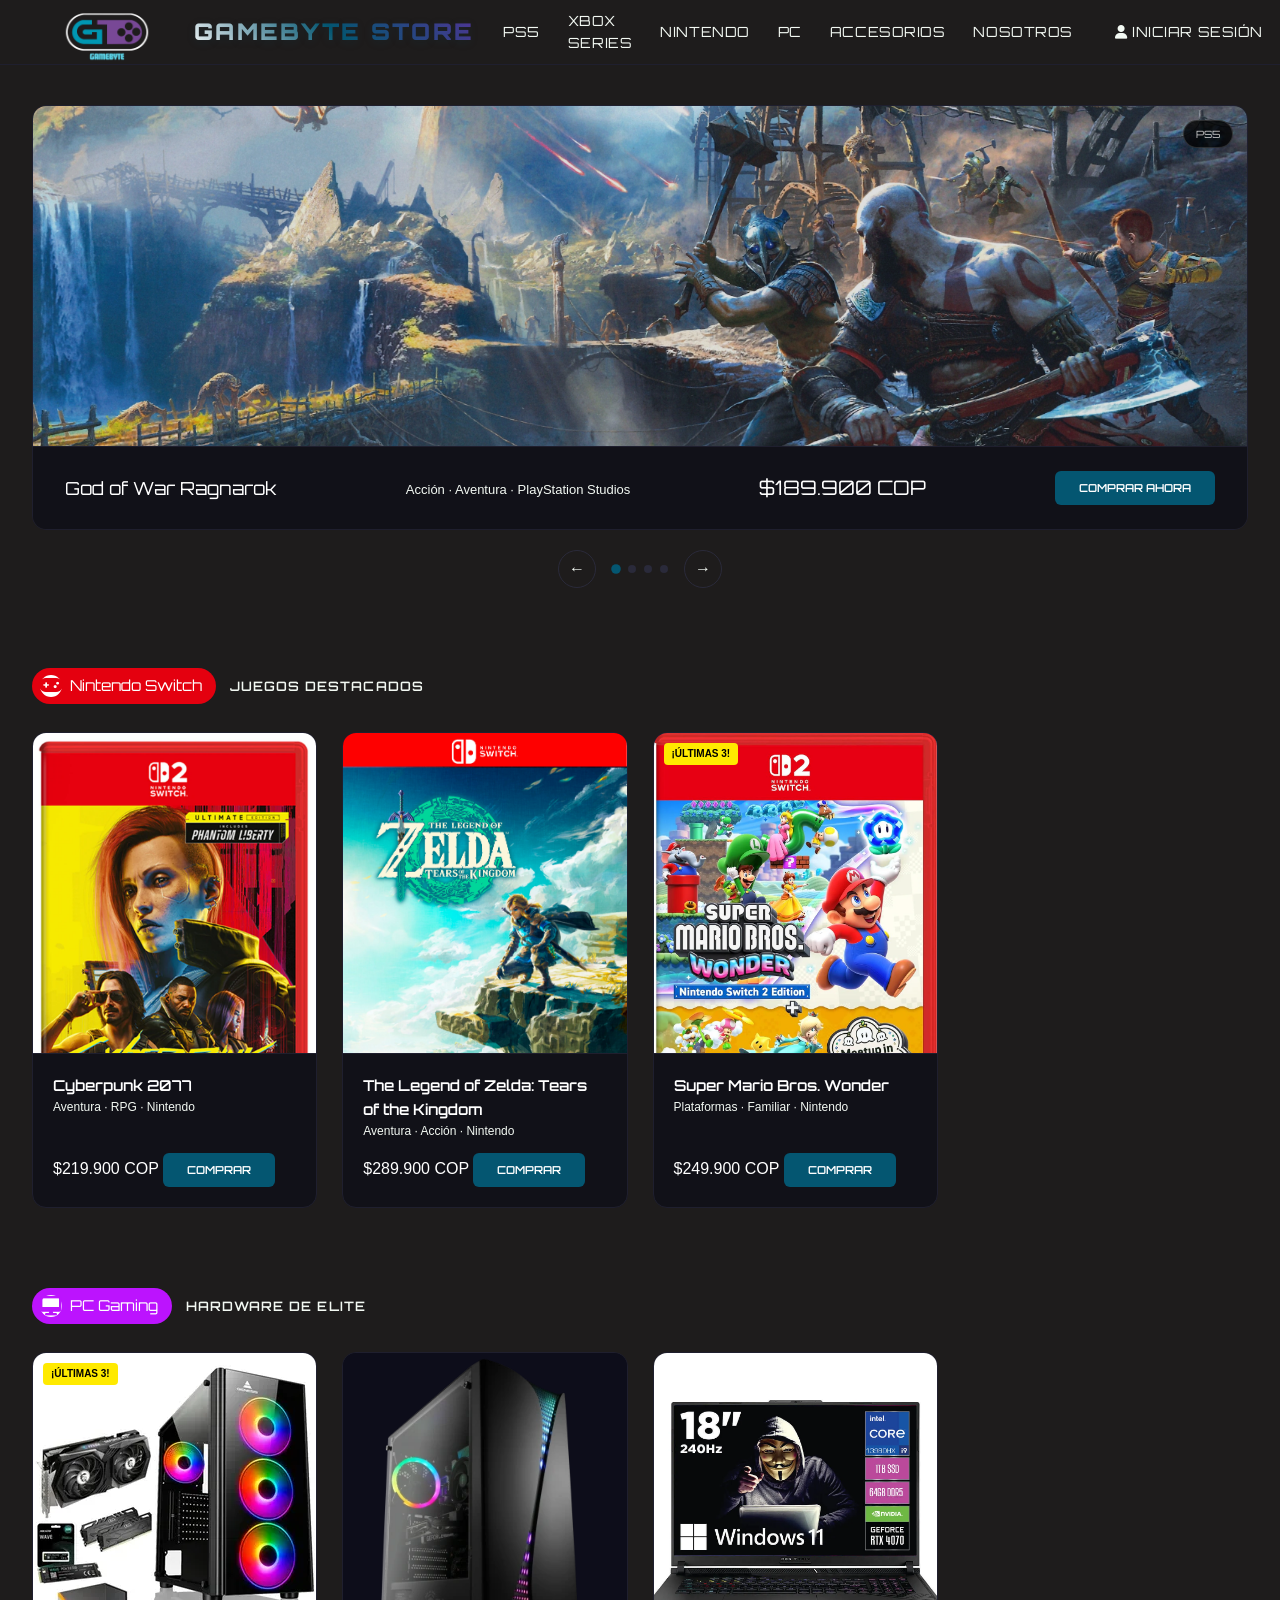
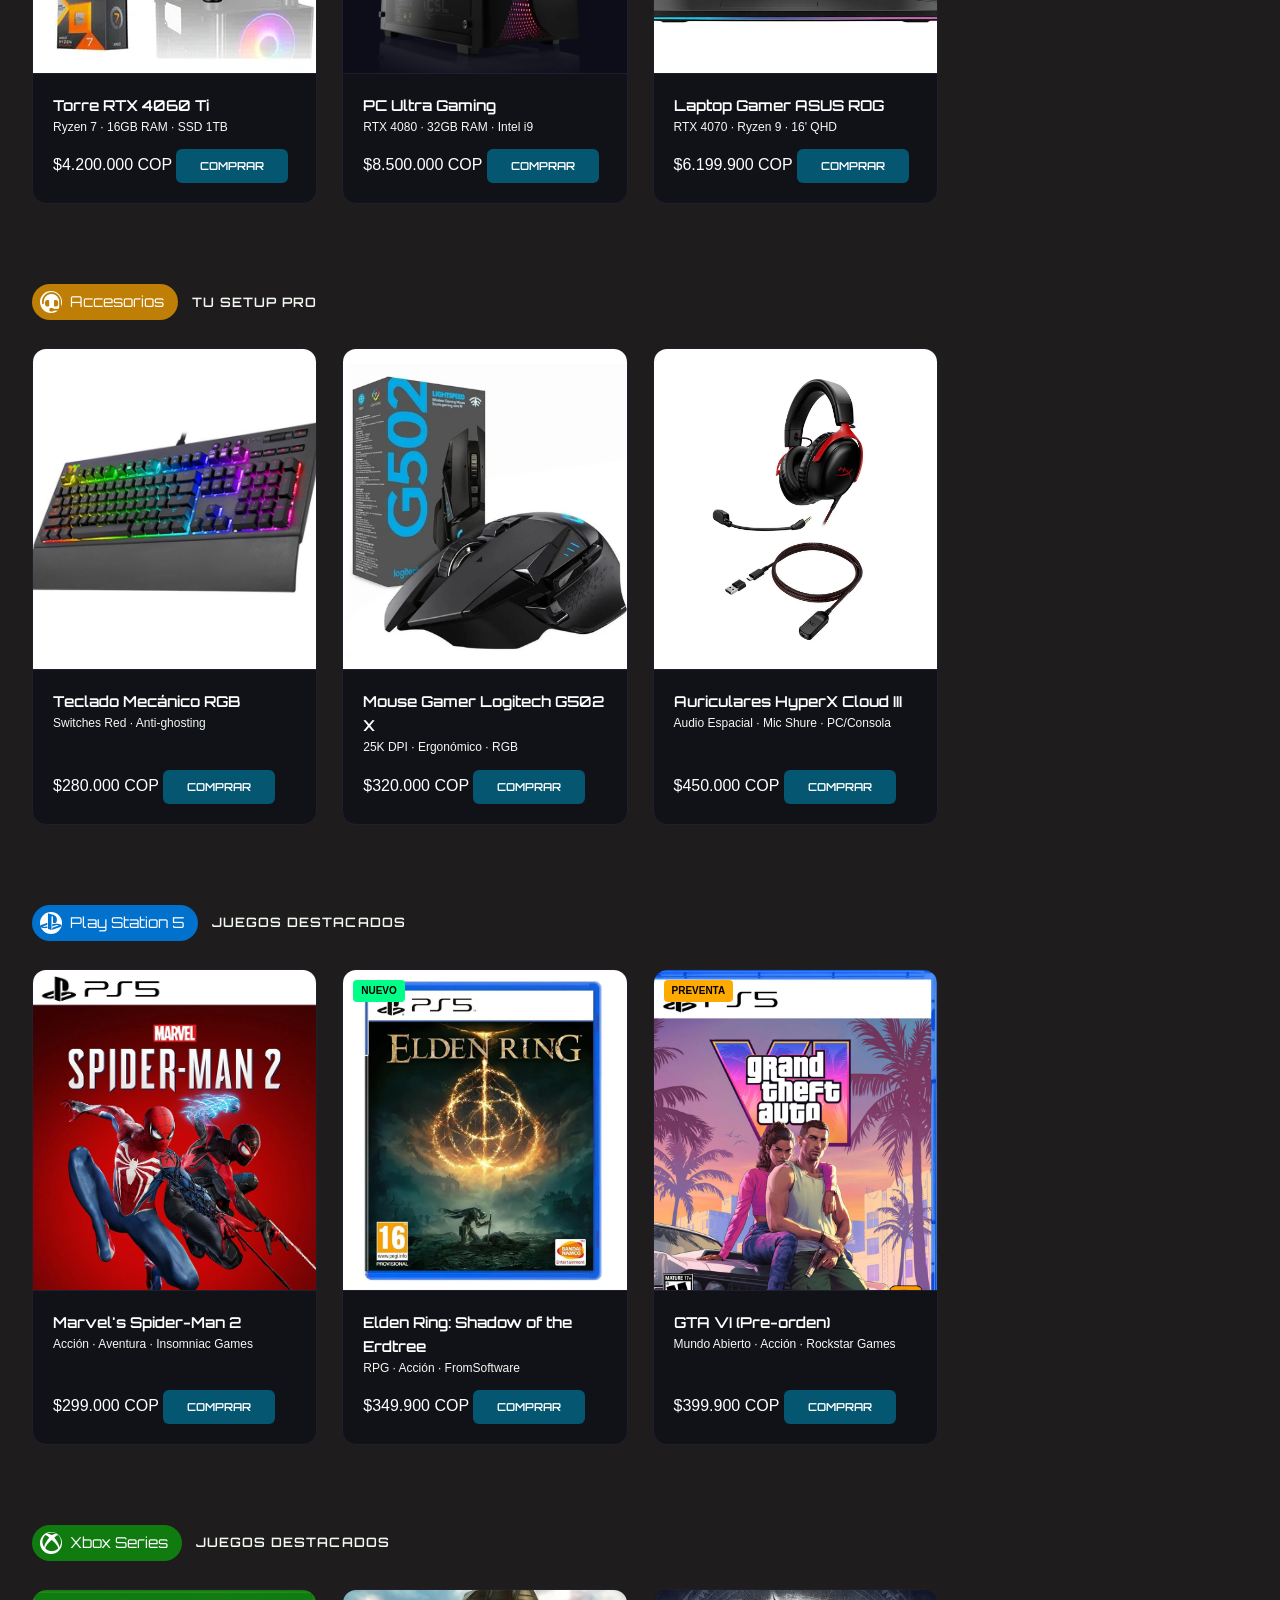
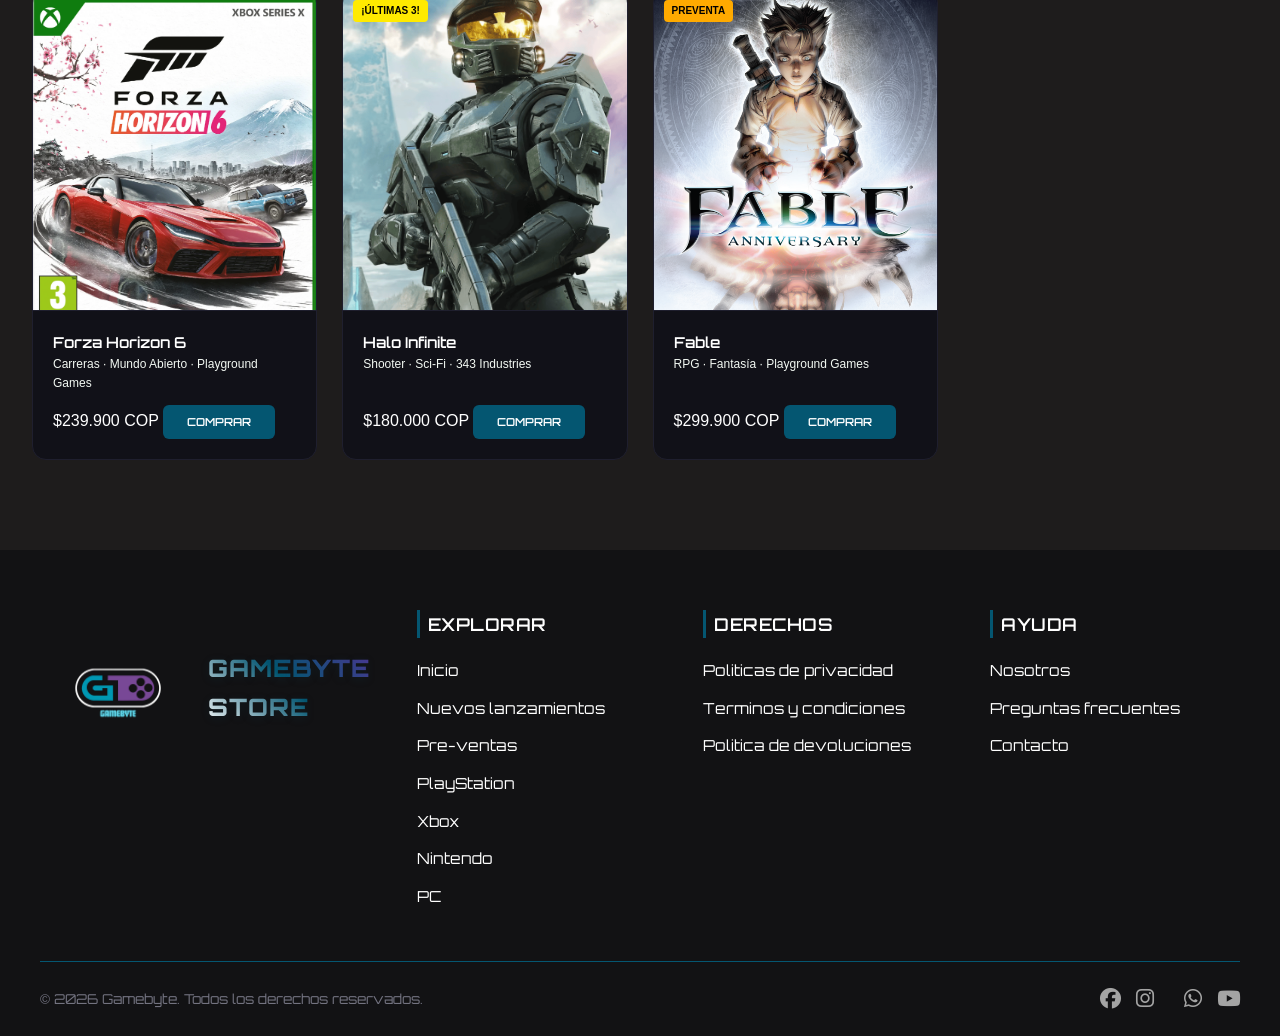
==== commit 70a5c5c7: "botones de navegacion como filtro y actualizacion de spiderman2" ====
--- a/index.html
+++ b/index.html
@@ -373,7 +373,7 @@
       <div class="ft-logo-col">
         <div class="ft-logo">
           <div class="ft-logo-icon"> 
-            <img src="../../images/LogoColor.png" alt="Logo"/>
+            <img src="/images/LogoColor.png" alt="Logo"/>
           </div>
           <span class="ft-logo-name">GAMEBYTE STORE</span>
         </div>
--- a/style.css
+++ b/style.css
@@ -77,11 +77,16 @@
 .logo-img { height: 150px; width: auto; object-fit: contain; }
 .logo-text {
   font-family: var(--font-display);
-  font-size: 20px;
-  font-weight: 600;
+  font-size: 23px;
+  font-weight: 1000;
   color:var(--text-primary);
-  letter-spacing: 0.08em;
+  letter-spacing: 0.10em;
   white-space: nowrap;
+  background: linear-gradient(45deg, var(--text-primary), var(--accent), var(--accent-dim));
+  background-clip: text;
+  -webkit-background-clip: text;
+  -webkit-text-fill-color: transparent;
+  text-shadow: 0 2px 10px rgba(4, 86, 113, 0.15);
 }
 .logo-section{
   font-family: var(--font-display);
@@ -93,8 +98,8 @@
 .nav-btn {
   font-family: var(--font-display);
   font-size: 14px;
-  font-weight: 500;
-  letter-spacing: 0.07em;
+  font-weight: 300;
+  letter-spacing: 0.04em;
   text-transform: uppercase;
   color: var(--text-secondary);
   padding: 7px 13px;
@@ -753,7 +758,7 @@
 .ft {
   background-color: #121214; /* Fondo oscuro gamer */
   color: #e1e1e6; /* Texto claro */
-  font-family: 'Segoe UI', Tahoma, Geneva, Verdana, sans-serif;
+  font-family: var(--font-display);
   padding: 60px 40px 20px 40px;
   margin-top: 50px; /* Separación del contenido superior */
 }
@@ -790,7 +795,11 @@
   font-size: 1.5rem;
   font-weight: 800;
   letter-spacing: 1px;
-  color: #fff;
+  background: linear-gradient(45deg, var(--text-primary), var(--accent), var(--accent-dim));
+  background-clip: text;
+  -webkit-background-clip: text;
+  -webkit-text-fill-color: transparent;
+  text-shadow: 0 2px 10px rgba(4, 86, 113, 0.15)
  
 }
 
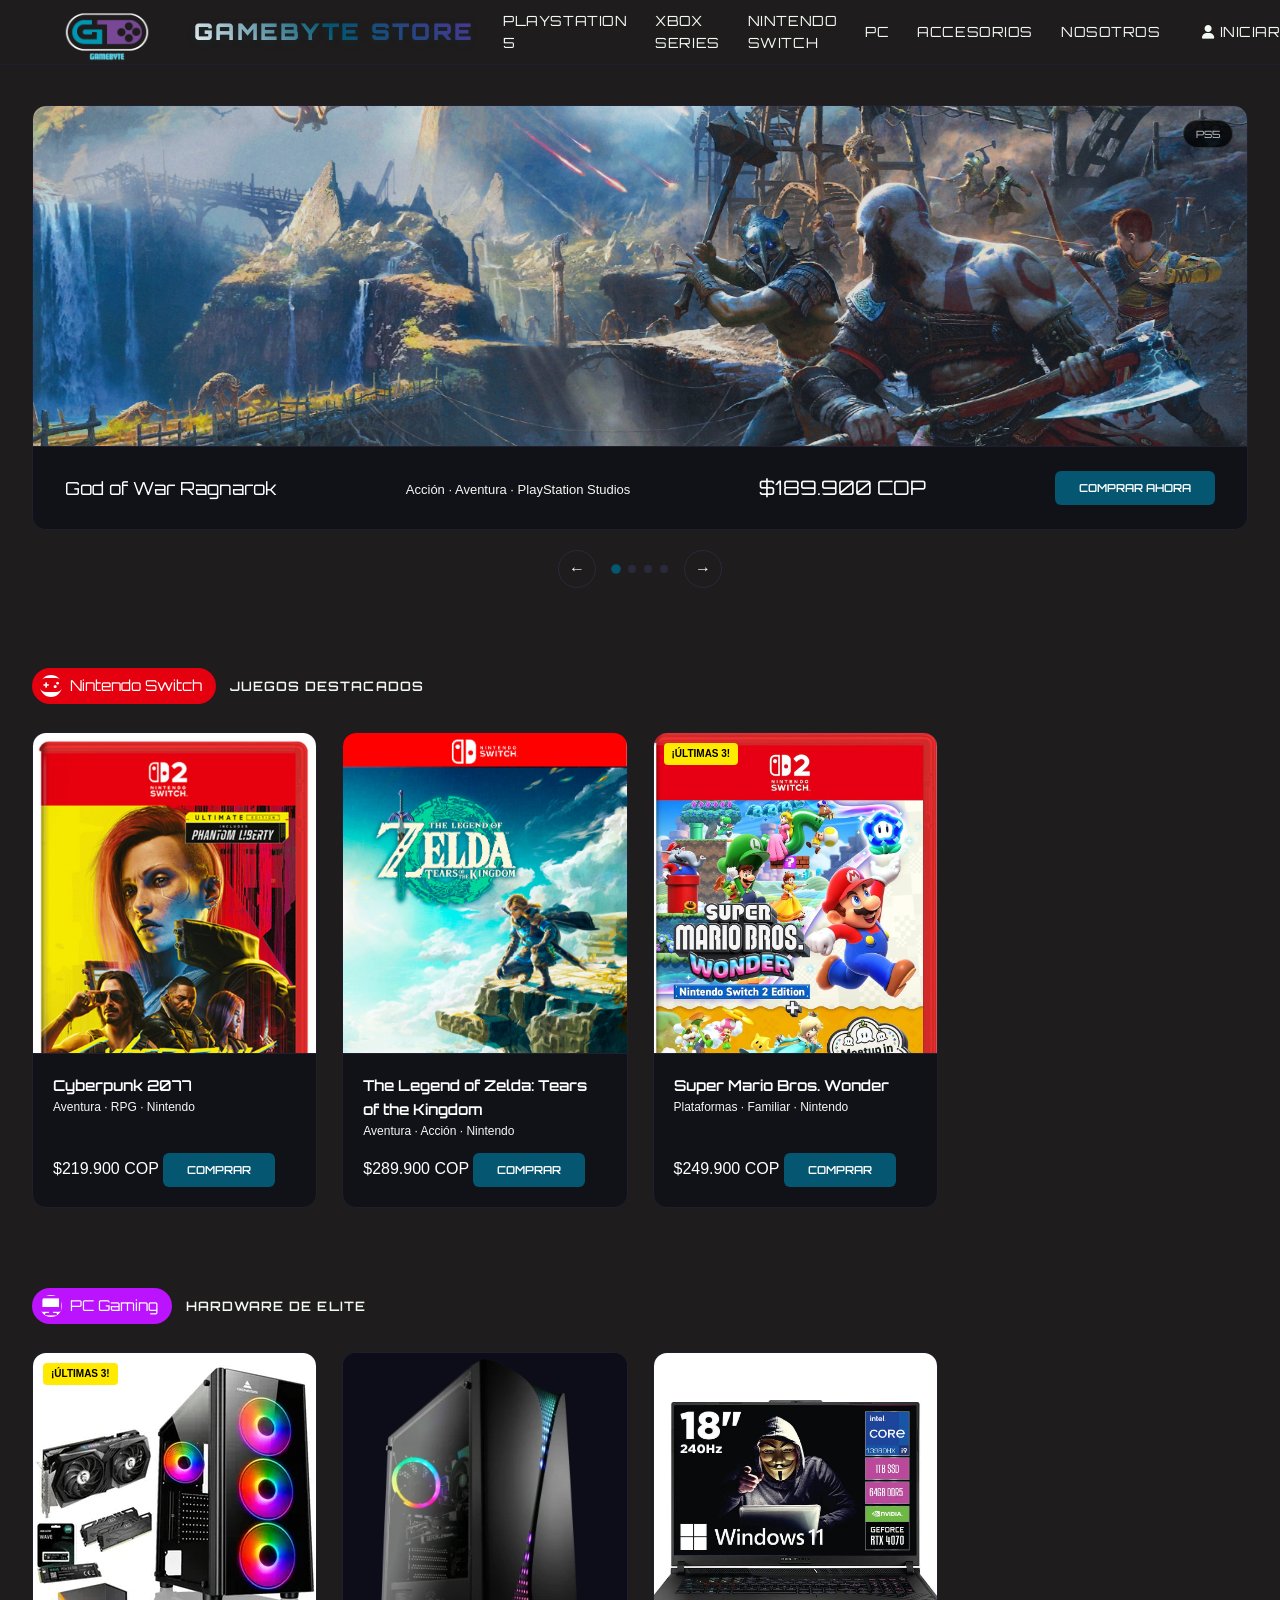
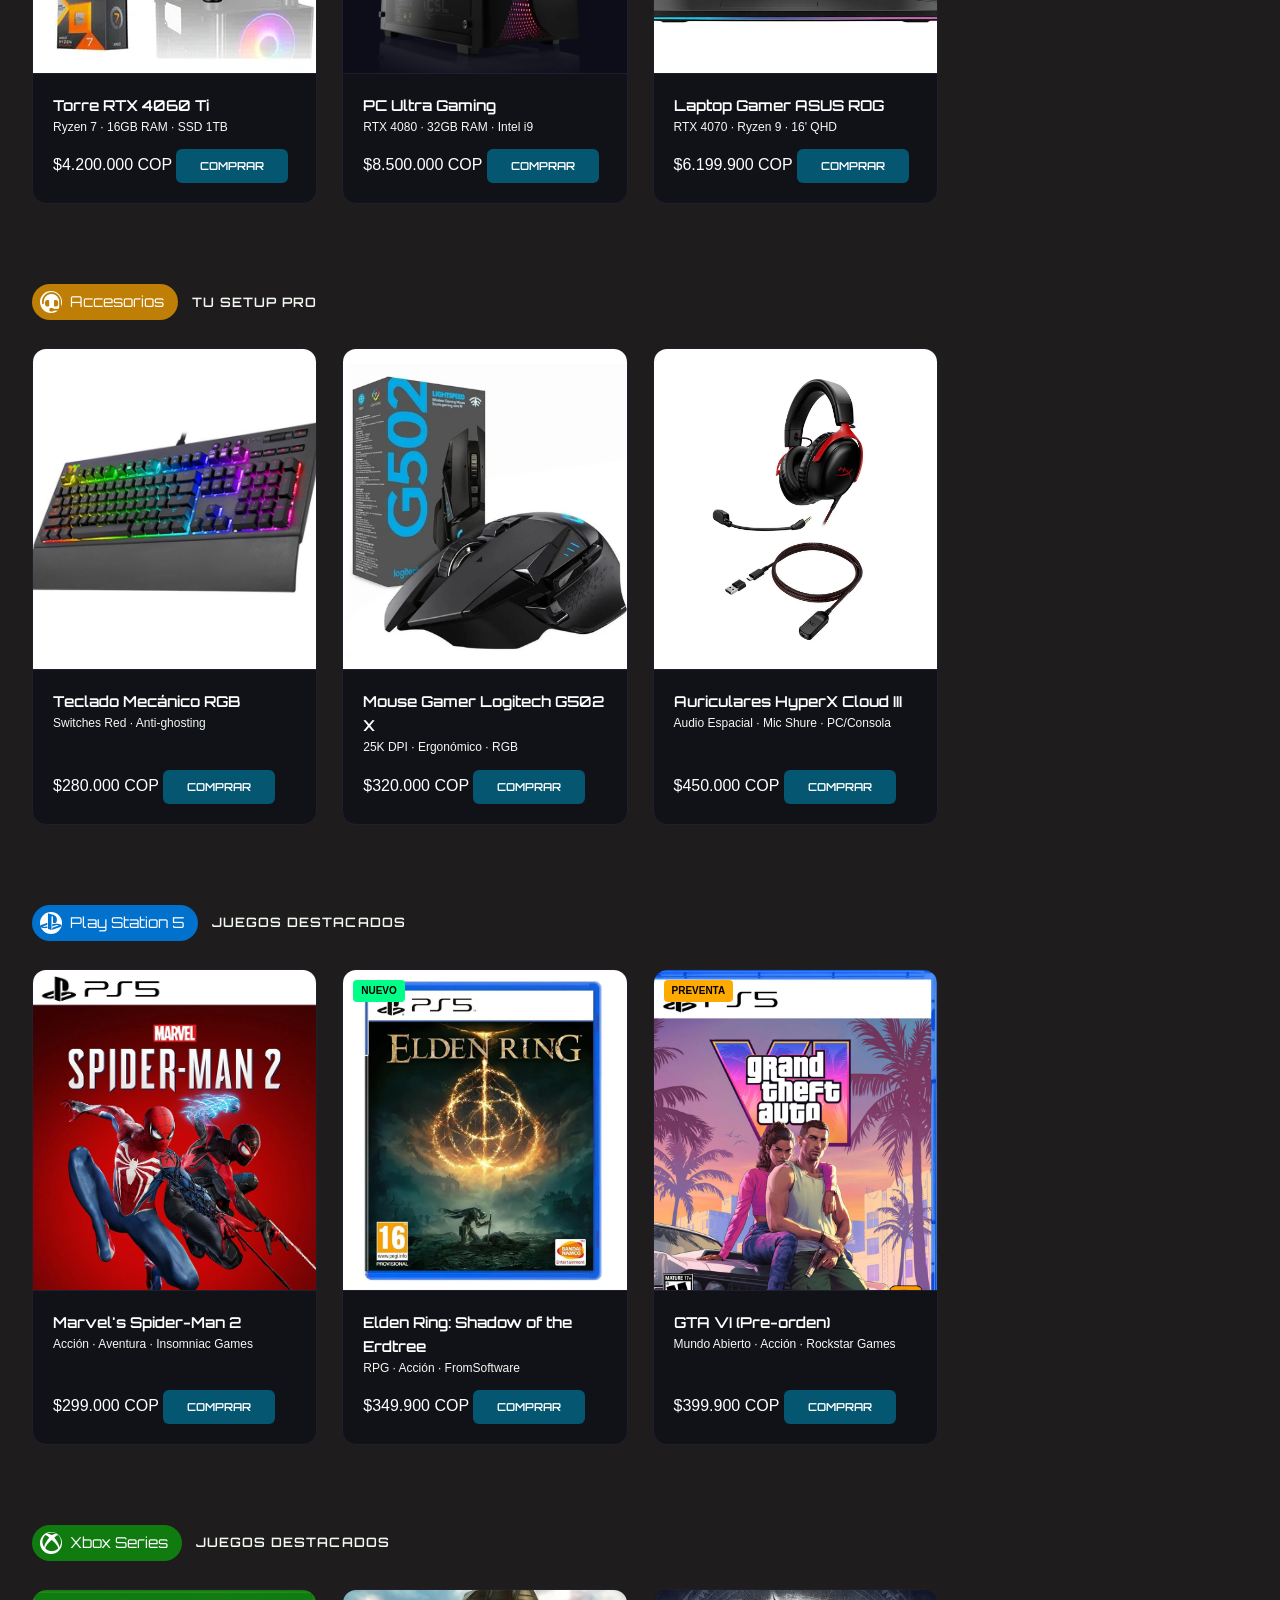
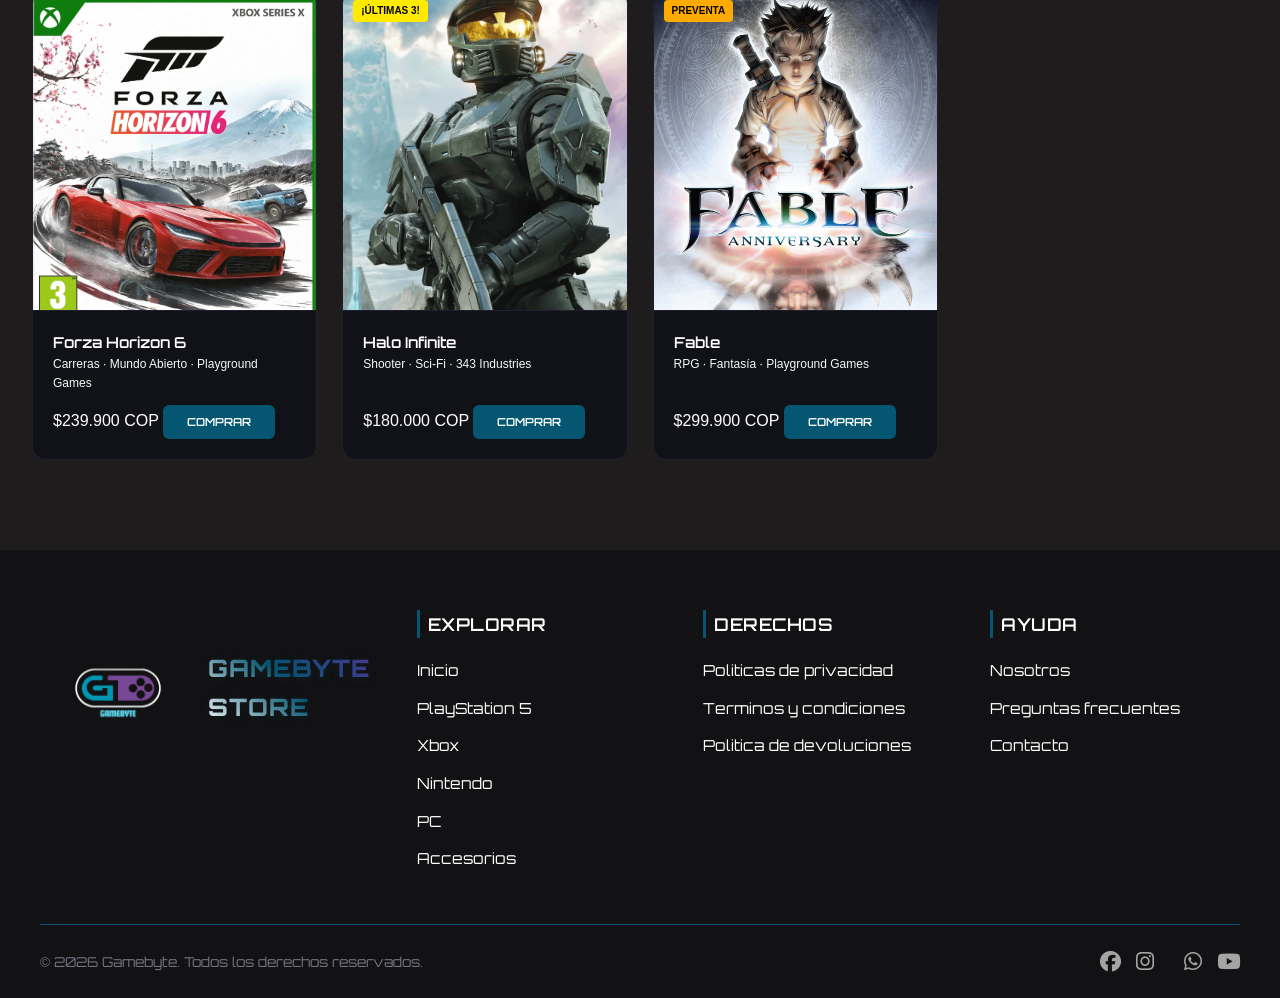
==== commit 2757efb6: "Funcionalidad a los botones de nosotros" ====
--- a/index.html
+++ b/index.html
@@ -29,9 +29,9 @@
         </a>
 
         <nav class="nav">
-          <a href="#ps5" class="nav-btn">PS5</a>
+          <a href="#ps5" class="nav-btn">PlayStation 5</a>
           <a href="#xbox" class="nav-btn">Xbox Series</a>
-          <a href="#nintendo" class="nav-btn">Nintendo</a>
+          <a href="#nintendo" class="nav-btn">Nintendo Switch</a>
           <a href="#pc" class="nav-btn">PC</a>
           <a href="#accesorios" class="nav-btn">Accesorios</a>
           <a href="nosotros.html" class="nav-btn">Nosotros</a>
@@ -382,13 +382,12 @@
       <div>
         <p class="ft-col-title">Explorar</p>
         <ul class="ft-links">
-          <li><a href="#">Inicio</a></li>
-          <li><a href="#">Nuevos lanzamientos</a></li>
-          <li><a href="#">Pre-ventas</a></li>
-          <li><a href="#">PlayStation</a></li>
-          <li><a href="#">Xbox</a></li>
-          <li><a href="#">Nintendo</a></li>
-          <li><a href="#">PC</a></li>
+          <li><a href="index.html">Inicio</a></li>
+          <li><a href="#ps5">PlayStation 5</a></li>
+          <li><a href="#xbox">Xbox</a></li>
+          <li><a href="#nintendo">Nintendo</a></li>
+          <li><a href="#pc">PC</a></li>
+          <li><a href="#accesorios">Accesorios</a></li>
         </ul>
       </div>
       
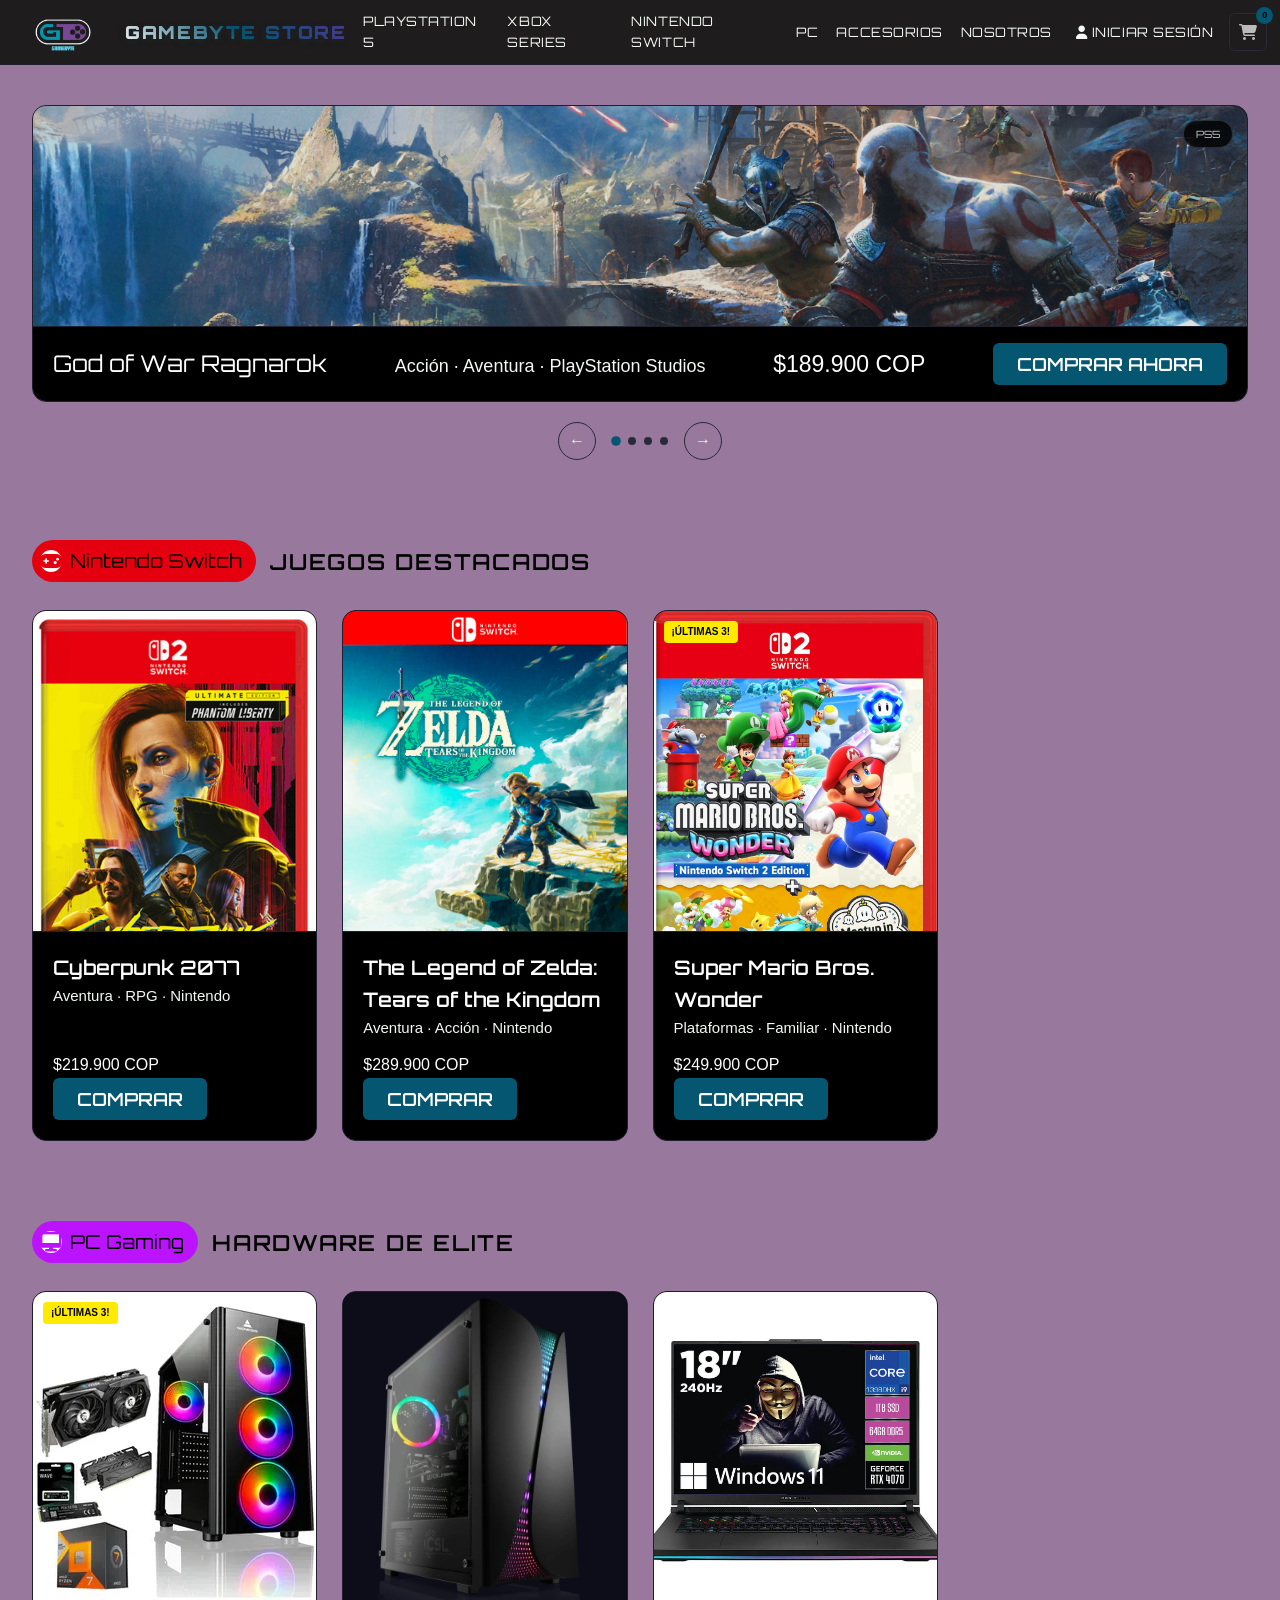
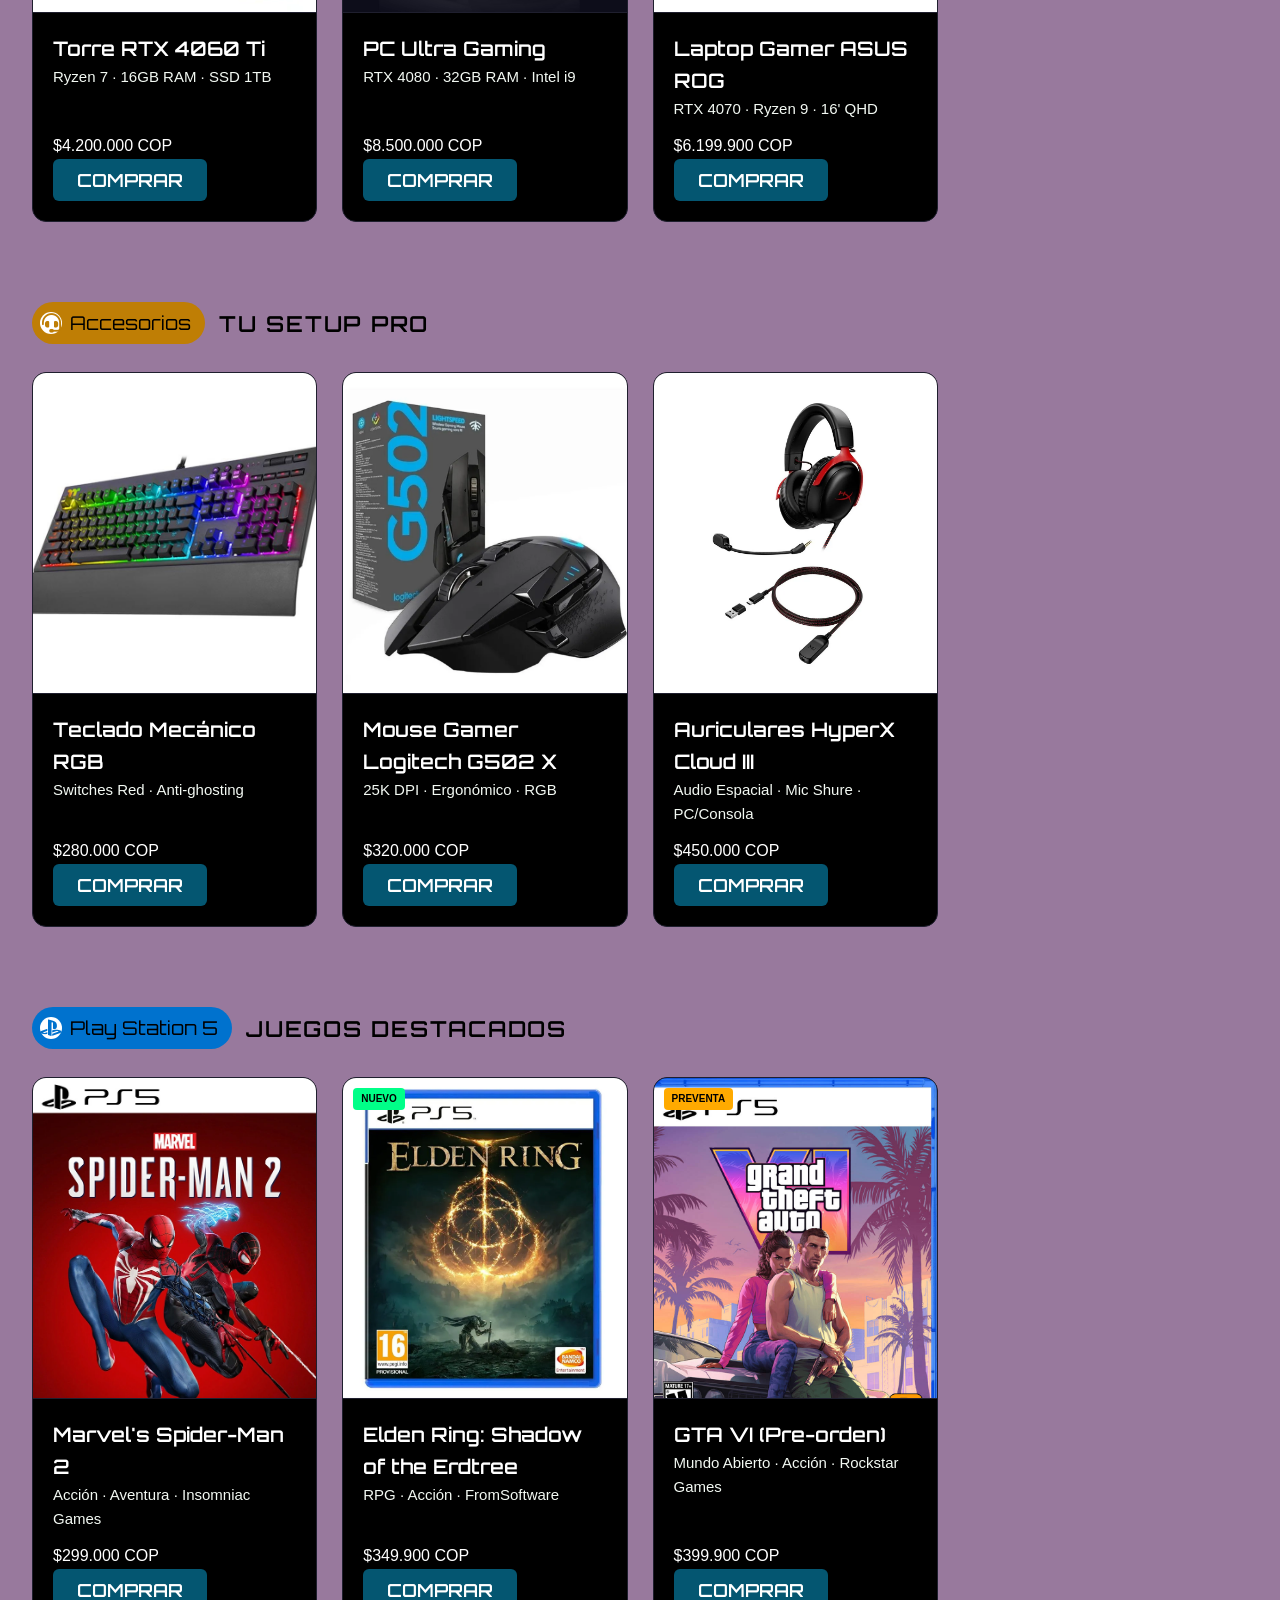
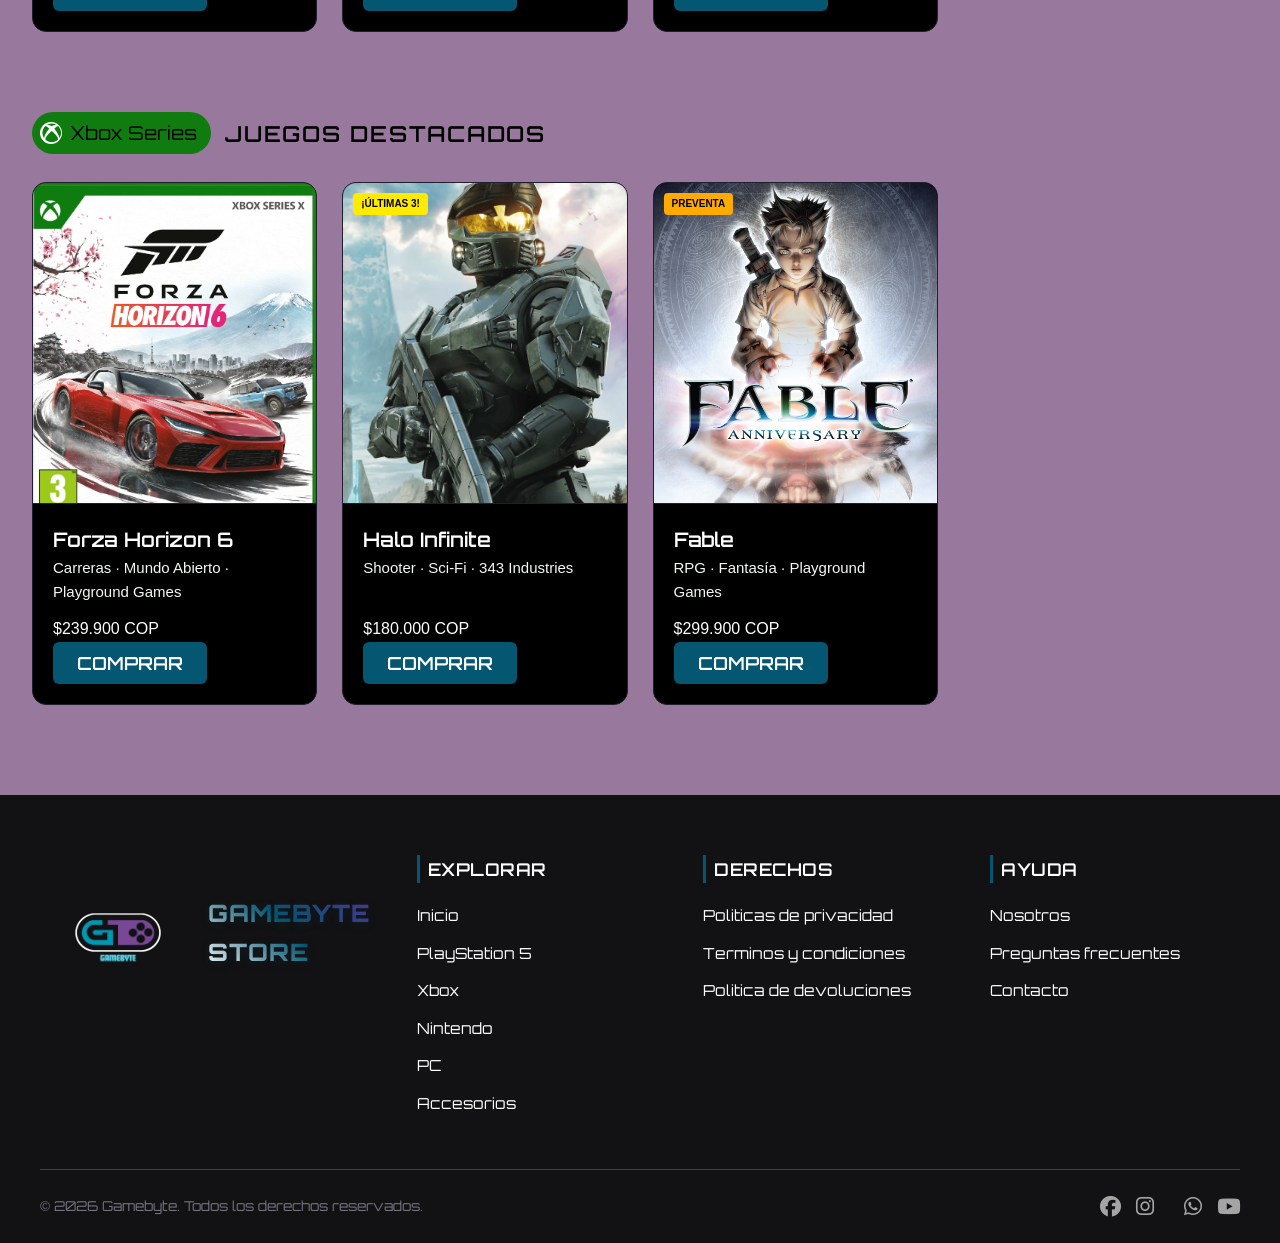
==== commit bb06b8d3: "Add files via upload" ====
--- a/index.html
+++ b/index.html
@@ -1,437 +1,482 @@
-<!doctype html>
-<html lang="es">
-  <head>
-    <meta charset="utf-8" />
-    <meta name="viewport" content="width=device-width, initial-scale=1" />
-    <title>GameByte Store</title>
-    <link rel="stylesheet" href="style.css" />
-    <link
-      href="https://fonts.googleapis.com/css2?family=Orbitron:wght@500;600&display=swap"
-      rel="stylesheet"
-    />
-    <link
-      rel="stylesheet"
-      href="https://cdnjs.cloudflare.com/ajax/libs/font-awesome/6.5.0/css/all.min.css"  
-    />
-    
-    <!-- HEADER -->
-    <header class="header">
-      <div class="header-inner">
-        <a href="index.html" class="logo">
-          <img
-            src="images/LogoColor.png"
-            alt="GameByte Store"
-            class="logo-img"
-          />
-          <span class="logo-text">
-            GAMEBYTE STORE</span
-          >
-        </a>
-
-        <nav class="nav">
-          <a href="#ps5" class="nav-btn">PlayStation 5</a>
-          <a href="#xbox" class="nav-btn">Xbox Series</a>
-          <a href="#nintendo" class="nav-btn">Nintendo Switch</a>
-          <a href="#pc" class="nav-btn">PC</a>
-          <a href="#accesorios" class="nav-btn">Accesorios</a>
-          <a href="nosotros.html" class="nav-btn">Nosotros</a>
-        </nav>
-
-        <div class="header-actions">
-
-          <a href="#" onclick="abrirModalLogin(); return false;" class="nav-btn">
-          <i class="fas fa-user"></i> Iniciar Sesión</a>
-
-
-          <a href="javascript:void(0)" class="btn-cart" onclick="toggleCart()">
-            <i class="fa-solid fa-cart-shopping"></i>
-            <span class="cart-badge">0</span>
-          </a>
-        </div>
-      </div>
-    </header>
-
-  </head>
-
-  <body>
-    <!-- CARRUSEL -->
-    <section class="carousel-section">
-      <div class="carousel-wrapper">
-        <div class="carousel-track" id="track">
-          <div class="game-slide">
-            <div class="slide-inner">
-              <div class="slide-image-wrap">
-                <img src="images/God.webp" alt="God of War Ragnarok" />
-                <span class="console-badge">PS5</span>
-              </div>
-              <div class="slide-body">
-                <p class="slide-title">God of War Ragnarok</p>
-                <p class="slide-meta">
-                  Acción · Aventura · PlayStation Studios
-                </p>
-                <p class="slide-price">$189.900 COP</p>
-                <button
-                  class="buy-btn"
-                  onclick="
-                    agregarAlCarrito(
-                      'God Of War Ragnarok',
-                      189900,
-                      'images/God.webp',
-                    )
-                  "
-                >
-                  Comprar ahora
-                </button>
-              </div>
-            </div>
-          </div>
-
-          <div class="game-slide">
-            <div class="slide-inner">
-              <div class="slide-image-wrap">
-                <img src="/images/Halo.webp" alt="Halo Infinite" />
-                <span class="console-badge">Xbox</span>
-              </div>
-              <div class="slide-body">
-                <p class="slide-title">Halo Infinite</p>
-                <p class="slide-meta">FPS · Multijugador · 343 Industries</p>
-                <p class="slide-price">$149.900 COP</p>
-                <button
-                  class="buy-btn"
-                  onclick="
-                    agregarAlCarrito(
-                      'Halo Infinite',
-                      149900,
-                      'images/Halo.webp',
-                    )
-                  "
-                >
-                  Comprar ahora
-                </button>
-              </div>
-            </div>
-          </div>
-
-          <div class="game-slide">
-            <div class="slide-inner">
-              <div class="slide-image-wrap">
-                <img src="/images/zeldagame.png" alt="Zelda" />
-                <span class="console-badge">Nintendo Switch</span>
-              </div>
-              <div class="slide-body">
-                <p class="slide-title">Zelda: Tears of the Kingdom</p>
-                <p class="slide-meta">Aventura · RPG · Nintendo</p>
-                <p class="slide-price">$219.900 COP</p>
-                <button
-                  class="buy-btn"
-                  onclick="
-                    agregarAlCarrito(
-                      'Zelda: Tears of the Kingdom',
-                      219900,
-                      'images/zeldagame.png',
-                    )
-                  "
-                >
-                  Comprar ahora
-                </button>
-              </div>
-            </div>
-          </div>
-
-          <div class="game-slide">
-            <div class="slide-inner">
-              <div class="slide-image-wrap">
-                <img src="images/Spider.webp" alt="Spider-Man" />
-                <span class="console-badge">PS5</span>
-              </div>
-              <div class="slide-body">
-                <p class="slide-title">Marvel's Spider-Man Remastered</p>
-                <p class="slide-meta">
-                  Acción · Mundo abierto · Insomniac Games
-                </p>
-                <p class="slide-price">$99.900 COP</p>
-                <button
-                  class="buy-btn"
-                  onclick="
-                    agregarAlCarrito(
-                      'Marvel\'s Spider-Man',
-                      99900,
-                      'images/Spider.webp',
-                    )
-                  "
-                >
-                  Comprar ahora
-                </button>
-              </div>
-            </div>
-          </div>
-        </div>
-      </div>
-
-      <div class="carousel-controls">
-        <button class="ctrl-btn" id="prev">&#8592;</button>
-        <div class="dots" id="dots"></div>
-        <button class="ctrl-btn" id="next">&#8594;</button>
-      </div>
-    </section>
-
-    <!-- SECCIÓN PRODUCTOS MODERNA-->
-
-<section class="product-section ns-theme" id="nintendo">
-  <div class="section-header">
-    <div class="section-logo">
-      <div class="logo-icon">
-        <i class="fa-solid fa-gamepad" style="color: var(--brand-color); font-size: 1.2rem"></i>
-      </div>
-      <span class="logo-section">Nintendo Switch</span>
-    </div>
-    <span class="section-title">Juegos destacados</span>
-  </div>
-  <div class="product-list"></div> <!-- El JS meterá las tarjetas aquí -->
-</section>
-
-<section class="product-section pc-theme" id="pc">
-  <div class="section-header">
-    <div class="section-logo">
-      <div class="logo-icon">
-        <i class="fa-solid fa-desktop" style="color: var(--brand-color); font-size: 1.2rem"></i>
-      </div>
-      <span class="logo-section">PC Gaming</span>
-    </div>
-    <span class="section-title">Hardware de Elite</span>
-  </div>
-  <div class="product-list"></div> <!-- El JS meterá las tarjetas aquí -->
-</section>
-
-<section class="product-section acc-theme" id="accesorios">
-  <div class="section-header">
-    <div class="section-logo">
-      <div class="logo-icon">
-        <i class="fa-solid fa-headset" style="color: var(--brand-color); font-size: 1.2rem"></i>
-      </div>
-      <span class="logo-section">Accesorios</span>
-    </div>
-    <span class="section-title">Tu Setup Pro</span>
-  </div>
-  <div class="product-list"></div> <!-- El JS meterá las tarjetas aquí -->
-</section>
-
-<section class="product-section ps5-theme" id="ps5">
-  <div class="section-header">
-    <div class="section-logo">
-      <div class="logo-icon">
-        <i class="fa-brands fa-playstation" style="color: var(--brand-color); font-size: 1.2rem"></i>
-      </div>
-      <span class="logo-section">Play Station 5</span>
-    </div>
-    <span class="section-title">Juegos Destacados</span>
-  </div>
-  <div class="product-list"></div> <!-- El JS meterá las tarjetas aquí -->
-</section>
-
-<section class="product-section xbox-theme" id="xbox">
-  <div class="section-header">
-    <div class="section-logo">
-      <div class="logo-icon">
-        <i class="fa-brands fa-xbox" style="color: var(--brand-color); font-size: 1.2rem"></i>
-      </div>
-      <span class="logo-section">Xbox Series</span>
-    </div>
-    <span class="section-title">Juegos Destacados</span>
-  </div>
-  <div class="product-list"></div> <!-- El JS meterá las tarjetas aquí -->
-</section>
-
-    <div id="cart-sidebar" class="cart-sidebar">
-      <div class="cart-header">
-        <h3>Tu Carrito</h3>
-        <button class="close-cart" onclick="toggleCart()">×</button>
-      </div>
-
-      <div id="cart-items-container">
-        <p class="empty-msg">Tu carrito está vacío</p>
-      </div>
-
-      <div class="cart-footer">
-        <div class="cart-total">
-          <span>Total:</span>
-          <span id="cart-total-amount">$0.00</span>
-        </div><br>
-
-        <button class="buy-btn" onclick="abrirCheckout()">
-          Finalizar Compra
-        </button><br><br>
-         <button onclick="vaciarCarrito()" class="clear-cart-btn">
-          <i class="fas fa-trash-alt"></i> Vaciar Carrito
-        </button>
-      </div>
-    </div>
-
-    <!---Modal de Carrito-->
-    <div id="checkout-modal" class="modal-hidden">
-      <div class="modal-content">
-        <h3>Finalizar Compra</h3>
-        <p class="modal-subtitle">
-          Estás comprando como <strong>Invitado</strong>
-        </p>
-
-        <form id="guest-form">
-          <div class="input-group">
-            <label>Nombre Completo</label>
-            <input
-              type="text"
-              id="guest-name"
-              placeholder="Ej: Nombre(s) Apellido(s)"
-              required
-            />
-          </div>
-
-          <div class="input-group">
-            <label>Correo Electrónico</label>
-            <input
-              type="email"
-              id="guest-email"
-              placeholder="tu@correo.com"
-              required
-            />
-          </div>
-
-          <div class="input-group">
-            <label>Dirección de Envío</label>
-            <input
-              type="text"
-              id="guest-address"
-              placeholder="Calle, Carrera, Apto..."
-              required
-            />
-          </div>
-
-          <button
-            type="submit"
-            class="buy-btn"
-            style="width: 100%; margin-top: 10px"
-          >
-            Pagar Ahora
-          </button>
-        </form>
-        
-        <div id="post-purchase-options" class="modal-hidden">
-          <p
-            style="
-              text-align: center;
-              color: var(--accent);
-              margin-bottom: 15px;">¡Gracias por tu compra!</p>
-
-
-          <button class="nav-btn btn-crear-cuenta-gamer" style="width: 100%; margin-bottom: 10px"> Crear cuenta con estos datos</button>
-
-          <button
-            id="btn-otra-compra"
-            type="button"
-            onclick="window.resetearCheckout()"
-            class="close-btn modal-hidden"
-            style="margin-bottom: 10px"
-          >Realizar otra compra </button>
-        </div>
-
-        <button
-          type="button"
-          onclick="window.cerrarModal()"
-          class="close-btn"
-          style="width: 100%; margin-top: 10px"
-        >
-          Cancelar / Cerrar
-        </button>
-      </div>
-    </div>
-
-    <div id="login-modal" class="modal-hidden">
-        <div class="admin-card" style="max-width: 400px; margin: 100px auto; position: relative;">
-            <button type="button" onclick="cerrarModalLogin()" class="close-x" style="position: absolute; top: 15px; right: 15px;">×</button>
-            
-            <h3 class="slide-title" style="color: var(--accent); margin-bottom: 25px; text-align: center;">Acceso Gamer</h3>
-            
-            <form id="login-form">
-                <div class="input-group" style="margin-bottom: 15px;">
-                    <label>Usuario o Email</label>
-                    <input type="text" id="login-user" class="admin-input" placeholder="admin" required style="width: 100%; padding: 10px; background: #000; border: 1px solid var(--border); color: #fff;">
-                </div>
-                
-                <div class="input-group" style="margin-bottom: 20px;">
-                    <label>Contraseña</label>
-                    <input type="password" id="login-pass" class="admin-input" placeholder="••••••••" required style="width: 100%; padding: 10px; background: #000; border: 1px solid var(--border); color: #fff;">
-                </div>
-                
-                <button type="submit" class="buy-btn" style="width: 100%;">
-                    <i class="fas fa-sign-in-alt"></i> Ingresar </button>
-            </form>
-        </div>
-    </div>
-
-    <footer class="ft">
-    <div class="ft-top">
-      <div class="ft-logo-col">
-        <div class="ft-logo">
-          <div class="ft-logo-icon"> 
-            <img src="/images/LogoColor.png" alt="Logo"/>
-          </div>
-          <span class="ft-logo-name">GAMEBYTE STORE</span>
-        </div>
-      </div>
-      
-      <div>
-        <p class="ft-col-title">Explorar</p>
-        <ul class="ft-links">
-          <li><a href="index.html">Inicio</a></li>
-          <li><a href="#ps5">PlayStation 5</a></li>
-          <li><a href="#xbox">Xbox</a></li>
-          <li><a href="#nintendo">Nintendo</a></li>
-          <li><a href="#pc">PC</a></li>
-          <li><a href="#accesorios">Accesorios</a></li>
-        </ul>
-      </div>
-      
-      <div>
-        <p class="ft-col-title">Derechos</p>
-        <ul class="ft-links">
-          <li><a href="#">Politicas de privacidad</a></li>
-          <li><a href="#">Terminos y condiciones</a></li>
-          <li><a href="#">Politica de devoluciones</a></li>
-        </ul>
-      </div>
-      
-      <div>
-        <p class="ft-col-title">Ayuda</p>
-        <ul class="ft-links">
-          <li><a href="nosotros.html">Nosotros</a></li>
-          <li><a href="#">Preguntas frecuentes</a></li>
-          <li><a href="#" id="btn-contacto">Contacto</a>
-          <!-- Contenedor oculto para la información que inventamos -->
-          <div id="info-contacto" class="contacto-desplegable">
-            <p><a href="mailto:soporte@gamebytestore.com">
-                <i class="fa-solid fa-envelope"></i> soporte@gamebytestore.com
-              </a></p>
-            <p><a href="https://wa.me/573000602026?text=Hola%20Gamebyte%20Store,%20necesito%20soporte%20con%20un%20juego" target="_blank" rel="noopener noreferrer">
-                <i class="fa-solid fa-phone"></i> +57 300-060-2026
-              </a></p>
-          </div></li>
-        </ul>
-      </div>
-    </div>
-  </div>
-  
-  <div class="ft-bottom">
-    <p class="ft-copy">&copy; 2026 Gamebyte. Todos los derechos reservados.</p>
-    <div class="ft-socials">
-      <a href="https://www.facebook.com/login" target="_blank" rel="noopener noreferrer"><i class="fa-brands fa-facebook"></i></a>
-      <a href="https://www.instagram.com/accounts/login/" target="_blank" rel="noopener noreferrer"><i class="fa-brands fa-instagram"></i><a>
-      <a href="https://web.whatsapp.com/" target="_blank" rel="noopener noreferrer"><i class="fa-brands fa-whatsapp"></i></a>
-      <a href="https://www.youtube.com/" target="_blank" rel="noopener noreferrer"><i class="fa-brands fa-youtube"></i></a>
-    </div>
-  </div>
-</footer>
-
-    <script src="productos.js"></script>
-    <script src="app.js"></script>
-  </body>
-</html>
+<!doctype html>
+<html lang="es">
+  <head>
+    <meta charset="utf-8" />
+    <meta name="viewport" content="width=device-width, initial-scale=1" />
+    <title>GameByte Store</title>
+    <link rel="stylesheet" href="style.css" />
+    <link
+      href="https://fonts.googleapis.com/css2?family=Orbitron:wght@500;600&display=swap"
+      rel="stylesheet"
+    />
+    <link
+      rel="stylesheet"
+      href="https://cdnjs.cloudflare.com/ajax/libs/font-awesome/6.5.0/css/all.min.css"  
+    />
+    
+    <!-- HEADER -->
+    <header class="header">
+      <div class="header-inner">
+        <a href="index.html" class="logo">
+          <img
+            src="images/LogoColor.png"
+            alt="GameByte Store"
+            class="logo-img"
+          />
+          <span class="logo-text">
+            GAMEBYTE STORE</span
+          >
+        </a>
+
+        <nav class="nav">
+          <a href="#ps5" class="nav-btn">PlayStation 5</a>
+          <a href="#xbox" class="nav-btn">Xbox Series</a>
+          <a href="#nintendo" class="nav-btn">Nintendo Switch</a>
+          <a href="#pc" class="nav-btn">PC</a>
+          <a href="#accesorios" class="nav-btn">Accesorios</a>
+          <a href="nosotros.html" class="nav-btn">Nosotros</a>
+        </nav>
+
+        <div class="header-actions">
+
+          <a href="#" onclick="abrirModalLogin(); return false;" class="nav-btn">
+          <i class="fas fa-user"></i> Iniciar Sesión</a>
+
+
+          <a href="javascript:void(0)" class="btn-cart" onclick="toggleCart()">
+            <i class="fa-solid fa-cart-shopping"></i>
+            <span class="cart-badge">0</span>
+          </a>
+        </div>
+      </div>
+    </header>
+
+  </head>
+
+  <body>
+    <!-- CARRUSEL -->
+    <section class="carousel-section">
+      <div class="carousel-wrapper">
+        <div class="carousel-track" id="track">
+          <div class="game-slide">
+            <div class="slide-inner">
+              <div class="slide-image-wrap">
+                <img src="images/God.webp" alt="God of War Ragnarok" />
+                <span class="console-badge">PS5</span>
+              </div>
+              <div class="slide-body">
+                <p class="slide-title">God of War Ragnarok</p>
+                <p class="slide-meta">
+                  Acción · Aventura · PlayStation Studios
+                </p>
+                <p class="slide-price">$189.900 COP</p>
+                <button
+                  class="buy-btn"
+                  onclick="
+                    agregarAlCarrito(
+                      'God Of War Ragnarok',
+                      189900,
+                      'images/God.webp',
+                    )
+                  "
+                >
+                  Comprar ahora
+                </button>
+              </div>
+            </div>
+          </div>
+
+          <div class="game-slide">
+            <div class="slide-inner">
+              <div class="slide-image-wrap">
+                <img src="/images/Halo.webp" alt="Halo Infinite" />
+                <span class="console-badge">Xbox</span>
+              </div>
+              <div class="slide-body">
+                <p class="slide-title">Halo Infinite</p>
+                <p class="slide-meta">FPS · Multijugador · 343 Industries</p>
+                <p class="slide-price">$149.900 COP</p>
+                <button
+                  class="buy-btn"
+                  onclick="
+                    agregarAlCarrito(
+                      'Halo Infinite',
+                      149900,
+                      'images/Halo.webp',
+                    )
+                  "
+                >
+                  Comprar ahora
+                </button>
+              </div>
+            </div>
+          </div>
+
+          <div class="game-slide">
+            <div class="slide-inner">
+              <div class="slide-image-wrap">
+                <img src="/images/zeldagame.png" alt="Zelda" />
+                <span class="console-badge">Nintendo Switch</span>
+              </div>
+              <div class="slide-body">
+                <p class="slide-title">Zelda: Tears of the Kingdom</p>
+                <p class="slide-meta">Aventura · RPG · Nintendo</p>
+                <p class="slide-price">$219.900 COP</p>
+                <button
+                  class="buy-btn"
+                  onclick="
+                    agregarAlCarrito(
+                      'Zelda: Tears of the Kingdom',
+                      219900,
+                      'images/zeldagame.png',
+                    )
+                  "
+                >
+                  Comprar ahora
+                </button>
+              </div>
+            </div>
+          </div>
+
+          <div class="game-slide">
+            <div class="slide-inner">
+              <div class="slide-image-wrap">
+                <img src="images/Spider.webp" alt="Spider-Man" />
+                <span class="console-badge">PS5</span>
+              </div>
+              <div class="slide-body">
+                <p class="slide-title">Marvel's Spider-Man Remastered</p>
+                <p class="slide-meta">
+                  Acción · Mundo abierto · Insomniac Games
+                </p>
+                <p class="slide-price">$99.900 COP</p>
+                <button
+                  class="buy-btn"
+                  onclick="
+                    agregarAlCarrito(
+                      'Marvel\'s Spider-Man',
+                      99900,
+                      'images/Spider.webp',
+                    )
+                  "
+                >
+                  Comprar ahora
+                </button>
+              </div>
+            </div>
+          </div>
+        </div>
+      </div>
+
+      <div class="carousel-controls">
+        <button class="ctrl-btn" id="prev">&#8592;</button>
+        <div class="dots" id="dots"></div>
+        <button class="ctrl-btn" id="next">&#8594;</button>
+      </div>
+    </section>
+
+    <!-- SECCIÓN PRODUCTOS MODERNA-->
+
+<section class="product-section ns-theme" id="nintendo">
+  <div class="section-header">
+    <div class="section-logo">
+      <div class="logo-icon">
+        <i class="fa-solid fa-gamepad" style="color: var(--brand-color); font-size: 1.2rem"></i>
+      </div>
+      <span class="logo-section">Nintendo Switch</span>
+    </div>
+    <span class="section-title">Juegos destacados</span>
+  </div>
+  <div class="product-list"></div> <!-- El JS meterá las tarjetas aquí -->
+</section>
+
+<section class="product-section pc-theme" id="pc">
+  <div class="section-header">
+    <div class="section-logo">
+      <div class="logo-icon">
+        <i class="fa-solid fa-desktop" style="color: var(--brand-color); font-size: 1.2rem"></i>
+      </div>
+      <span class="logo-section">PC Gaming</span>
+    </div>
+    <span class="section-title">Hardware de Elite</span>
+  </div>
+  <div class="product-list"></div> <!-- El JS meterá las tarjetas aquí -->
+</section>
+
+<section class="product-section acc-theme" id="accesorios">
+  <div class="section-header">
+    <div class="section-logo">
+      <div class="logo-icon">
+        <i class="fa-solid fa-headset" style="color: var(--brand-color); font-size: 1.2rem"></i>
+      </div>
+      <span class="logo-section">Accesorios</span>
+    </div>
+    <span class="section-title">Tu Setup Pro</span>
+  </div>
+  <div class="product-list"></div> <!-- El JS meterá las tarjetas aquí -->
+</section>
+
+<section class="product-section ps5-theme" id="ps5">
+  <div class="section-header">
+    <div class="section-logo">
+      <div class="logo-icon">
+        <i class="fa-brands fa-playstation" style="color: var(--brand-color); font-size: 1.2rem"></i>
+      </div>
+      <span class="logo-section">Play Station 5</span>
+    </div>
+    <span class="section-title">Juegos Destacados</span>
+  </div>
+  <div class="product-list"></div> <!-- El JS meterá las tarjetas aquí -->
+</section>
+
+<section class="product-section xbox-theme" id="xbox">
+  <div class="section-header">
+    <div class="section-logo">
+      <div class="logo-icon">
+        <i class="fa-brands fa-xbox" style="color: var(--brand-color); font-size: 1.2rem"></i>
+      </div>
+      <span class="logo-section">Xbox Series</span>
+    </div>
+    <span class="section-title">Juegos Destacados</span>
+  </div>
+  <div class="product-list"></div> <!-- El JS meterá las tarjetas aquí -->
+</section>
+
+    <div id="cart-sidebar" class="cart-sidebar">
+      <div class="cart-header">
+        <h3>Tu Carrito</h3>
+        <button class="close-cart" onclick="toggleCart()">×</button>
+      </div>
+
+      <div id="cart-items-container">
+        <p class="empty-msg">Tu carrito está vacío</p>
+      </div>
+
+      <div class="cart-footer">
+        <div class="cart-total">
+          <span>Total:</span>
+          <span id="cart-total-amount">$0.00</span>
+        </div><br>
+
+        <button class="buy-btn" onclick="abrirCheckout()">
+          Finalizar Compra
+        </button><br><br>
+         <button onclick="vaciarCarrito()" class="clear-cart-btn">
+          <i class="fas fa-trash-alt"></i> Vaciar Carrito
+        </button>
+      </div>
+    </div>
+
+    <!---Modal de Carrito-->
+    <div id="checkout-modal" class="modal-hidden">
+      <div class="modal-content">
+        <h3>Finalizar Compra</h3>
+        <p class="modal-subtitle">
+          Estás comprando como <strong>Invitado</strong>
+        </p>
+
+        <form id="guest-form">
+          <div class="input-group">
+            <label>Nombre Completo</label>
+            <input
+              type="text"
+              id="guest-name"
+              placeholder="Ej: Nombre(s) Apellido(s)"
+              required
+            />
+          </div>
+
+          <div class="input-group">
+            <label>Correo Electrónico</label>
+            <input
+              type="email"
+              id="guest-email"
+              placeholder="tu@correo.com"
+              required
+            />
+          </div>
+
+          <div class="input-group">
+            <label>Dirección de Envío</label>
+            <input
+              type="text"
+              id="guest-address"
+              placeholder="Calle, Carrera, Apto..."
+              required
+            />
+          </div>
+
+          <button
+            type="submit"
+            class="buy-btn"
+            style="width: 100%; margin-top: 10px"
+          >
+            Pagar Ahora
+          </button>
+        </form>
+        
+        <div id="post-purchase-options" class="modal-hidden">
+          <p
+            style="
+              text-align: center;
+              color: var(--accent);
+              margin-bottom: 15px;">¡Gracias por tu compra!</p>
+
+
+          <button class="nav-btn btn-crear-cuenta-gamer" style="width: 100%; margin-bottom: 10px"> Crear cuenta con estos datos</button>
+
+          <button
+            id="btn-otra-compra"
+            type="button"
+            onclick="window.resetearCheckout()"
+            class="close-btn modal-hidden"
+            style="margin-bottom: 10px"
+          >Realizar otra compra </button>
+        </div>
+
+        <button
+          type="button"
+          onclick="window.cerrarModal()"
+          class="close-btn"
+          style="width: 100%; margin-top: 10px"
+        >
+          Cancelar / Cerrar
+        </button>
+      </div>
+    </div>
+
+    <div id="form-login-view">
+<div id="login-modal" class="modal-hidden">
+    <div class="admin-card" style="max-width: 400px; margin: 100px auto; position: relative; padding: 30px;">
+        <button type="button" onclick="cerrarModalLogin()" class="close-x" style="position: absolute; top: 15px; right: 15px;">×</button>
+        
+        <div id="login-view">
+            <h3 class="slide-title" style="color:#000000; margin-bottom: 25px; text-align: center;">Acceso Gamer</h3>
+            <form id="login-form">
+                <div class="input-group" style="margin-bottom: 15px;">
+                    <label>Usuario o Email</label>
+                    <input type="text" id="login-user" class="admin-input" placeholder="usuario" required style="width: 100%; padding: 10px; background: #000; border: 1px solid var(--border); color: #fff;">
+                </div>
+                <div class="input-group" style="margin-bottom: 20px;">
+                    <label>Contraseña</label>
+                    <input type="password" id="login-pass" class="admin-input" placeholder="••••••••" required style="width: 100%; padding: 10px; background: #000; border: 1px solid var(--border); color: #fff;">
+                </div>
+                <button type="submit" class="buy-btn" style="width: 100%;">
+                    <i class="fas fa-sign-in-alt"></i> Ingresar
+                </button>
+            </form>
+            <div style="margin-top: 20px; text-align: center; font-size: 0.85rem; color:#000000; font-size: 15px;">
+                <a href="#" onclick="cambiarFormulario('forgot-view'); return false;" style="color: #000000;">¿Olvidaste tu contraseña?</a>
+                <p style="margin-top: 10px; color: #000000;">¿No tienes cuenta? <a href="#" onclick="cambiarFormulario('register-view'); return false;"><strong>Regístrate aquí</strong></a></p>
+            </div>
+        </div>
+
+        <div id="forgot-view" style="display: none;">
+            <h3 class="slide-title" style="color:#000000; margin-bottom: 25px; text-align: center;">Recuperar Cuenta</h3>
+            <form id="forgot-form">
+                <div class="input-group" style="margin-bottom: 20px;">
+                    <label>Correo Electrónico</label>
+                    <input type="email" placeholder="correo@dominio.com" required style="width: 100%; padding: 10px; background: #000; border: 1px solid var(--border); color: #fff;">
+                </div>
+                <button type="submit" class="buy-btn" style="width: 100%; margin-bottom: 15px; font-size: 15px;">Enviar Enlace</button>
+            </form>
+            <div style="text-align: center; font-size: 15px;">
+                <a href="#" onclick="cambiarFormulario('login-view'); return false;" style="color: #000000; text-decoration: underline;">Volver al Login</a>
+            </div>
+        </div>
+
+        <div id="register-view" style="display: none;">
+            <h3 class="slide-title" style="color:#000000; margin-bottom: 25px; text-align: center;">Registro Gamer</h3>
+            <form id="register-form">
+                <div class="input-group" style="margin-bottom: 15px;">
+                    <label>Nombre Completo</label>
+                    <input type="text" placeholder="Tu nombre" required style="width: 100%; padding: 10px; background: #000; border: 1px solid var(--border); color: #fff;">
+                </div>
+                <div class="input-group" style="margin-bottom: 15px;">
+                    <label>Correo Electrónico</label>
+                    <input type="email" placeholder="correo@dominio.com" required style="width: 100%; padding: 10px; background: #000; border: 1px solid var(--border); color: #fff;">
+                </div>
+                <div class="input-group" style="margin-bottom: 20px;">
+                    <label>Contraseña</label>
+                    <input type="password" placeholder="••••••••" required style="width: 100%; padding: 10px; background: #000; border: 1px solid var(--border); color: #fff;">
+                </div>
+                <button type="submit" class="buy-btn" style="width: 100%; margin-bottom: 15px;">Registrarse</button>
+            </form>
+            <div style="text-align: center; font-size: 15px;">
+                <p style="color: #000000;">¿Ya tienes cuenta? <a href="#" onclick="cambiarFormulario('login-view'); return false;" style="color:#000000" ><Strong>Inicia sesión</Strong></a></p>
+            </div>
+        </div>
+
+    </div>
+</div>
+
+    </div>
+</div>
+
+    <footer class="ft">
+    <div class="ft-top">
+      <div class="ft-logo-col">
+        <div class="ft-logo">
+          <div class="ft-logo-icon"> 
+            <img src="/images/LogoColor.png" alt="Logo"/>
+          </div>
+          <span class="ft-logo-name">GAMEBYTE STORE</span>
+        </div>
+      </div>
+      
+      <div>
+        <p class="ft-col-title">Explorar</p>
+        <ul class="ft-links">
+          <li><a href="index.html">Inicio</a></li>
+          <li><a href="#ps5">PlayStation 5</a></li>
+          <li><a href="#xbox">Xbox</a></li>
+          <li><a href="#nintendo">Nintendo</a></li>
+          <li><a href="#pc">PC</a></li>
+          <li><a href="#accesorios">Accesorios</a></li>
+        </ul>
+      </div>
+      
+      <div>
+        <p class="ft-col-title">Derechos</p>
+        <ul class="ft-links">
+          <li><a href="#">Politicas de privacidad</a></li>
+          <li><a href="#">Terminos y condiciones</a></li>
+          <li><a href="#">Politica de devoluciones</a></li>
+        </ul>
+      </div>
+      
+      <div>
+        <p class="ft-col-title">Ayuda</p>
+        <ul class="ft-links">
+          <li><a href="nosotros.html">Nosotros</a></li>
+          <li><a href="#">Preguntas frecuentes</a></li>
+          <li><a href="#" id="btn-contacto">Contacto</a>
+          <!-- Contenedor oculto para la información que inventamos -->
+          <div id="info-contacto" class="contacto-desplegable">
+            <p><a href="mailto:soporte@gamebytestore.com">
+                <i class="fa-solid fa-envelope"></i> soporte@gamebytestore.com
+              </a></p>
+            <p><a href="https://wa.me/573000602026?text=Hola%20Gamebyte%20Store,%20necesito%20soporte%20con%20un%20juego" target="_blank" rel="noopener noreferrer">
+                <i class="fa-solid fa-phone"></i> +57 300-060-2026
+              </a></p>
+          </div></li>
+        </ul>
+      </div>
+    </div>
+  </div>
+  
+  <div class="ft-bottom">
+    <p class="ft-copy">&copy; 2026 Gamebyte. Todos los derechos reservados.</p>
+    <div class="ft-socials">
+      <a href="https://www.facebook.com/login" target="_blank" rel="noopener noreferrer"><i class="fa-brands fa-facebook"></i></a>
+      <a href="https://www.instagram.com/accounts/login/" target="_blank" rel="noopener noreferrer"><i class="fa-brands fa-instagram"></i><a>
+      <a href="https://web.whatsapp.com/" target="_blank" rel="noopener noreferrer"><i class="fa-brands fa-whatsapp"></i></a>
+      <a href="https://www.youtube.com/" target="_blank" rel="noopener noreferrer"><i class="fa-brands fa-youtube"></i></a>
+    </div>
+  </div>
+</footer>
+
+    <script src="productos.js"></script>
+    <script src="app.js"></script>
+  </body>
+</html>
--- a/style.css
+++ b/style.css
@@ -1,1085 +1,1135 @@
-/* ══════════════════════════════════════════
-   GAMEBYTE STORE — styles.css (Versión Optimizada)
-   ══════════════════════════════════════════ */
-
-/* ── RESET & BASE ── */
-*, *::before, *::after {
-  box-sizing: border-box;
-  margin: 0;
-  padding: 0;
-}
-
-
-:root {
-  --accent: #045671;
-  --accent-dim: #533497;
-  --bg-page: #1e1c1c;
-  --bg-card: #111118;
-  --bg-card-hover: #16161f;
-  --border: #1f1f2e;
-  --border-hover: #2e2e42;
-  --text-primary: #ffffff;
-  --text-secondary: #f3f9f3;
-  --text-muted: #555570;
-  --font-display: 'Orbitron', sans-serif;
-  --font-body: 'Exo 2', sans-serif;
-  --radius-sm: 6px;
-  --radius-md: 10px;
-  --radius-lg: 14px;
-}
-
-/* ── CONFIGURACIÓN DE TEMAS (NUEVO) ── */
-.ns-theme  { --brand-color: #e4000f; } /* Rojo Nintendo */
-.pc-theme  { --brand-color: #bc13fe; }
-.acc-theme { --brand-color: #bf7e05; } /* Naranja Accesorios */
-.xbox-theme { --brand-color: #107c10; }
-.ps5-theme { --brand-color: #0072ce;}
-
-html { scroll-padding-top: 80px; 
-  scroll-behavior: smooth; }
-
-body {
-  background: var(--bg-page);
-  color: var(--text-primary);
-  font-family: var(--font-body), system-ui, sans-serif;
-  font-size: 16px;
-  line-height: 1.6;
-  min-height: 100vh;
-}
-
-img { display: block; max-width: 100%; }
-a { text-decoration: none; color: inherit; }
-
-/* ══════════════════════════════════════════
-   HEADER
-   ══════════════════════════════════════════ */
-.header {
-  background: #1e1c1c;
-  border-bottom: 1px solid var(--border);
-  position: sticky;
-  top: 0;
-  z-index: 100;
-  width: 100%;
-}
-
-.header-inner {
-  display: flex;
-  align-items: center;
-  justify-content: space-between;
-  padding: 0 2rem;
-  height: 64px;
-  gap: 1rem;
-  max-width: 1400px;
-  margin: 0 auto;
-}
-
-.logo { display: flex; align-items: center; gap: 12px; flex-shrink: 0; }
-.logo-img { height: 150px; width: auto; object-fit: contain; }
-.logo-text {
-  font-family: var(--font-display);
-  font-size: 23px;
-  font-weight: 1000;
-  color:var(--text-primary);
-  letter-spacing: 0.10em;
-  white-space: nowrap;
-  background: linear-gradient(45deg, var(--text-primary), var(--accent), var(--accent-dim));
-  background-clip: text;
-  -webkit-background-clip: text;
-  -webkit-text-fill-color: transparent;
-  text-shadow: 0 2px 10px rgba(4, 86, 113, 0.15);
-}
-.logo-section{
-  font-family: var(--font-display);
-  font-size: 15px;
-
-
-}
-.nav { display: flex; align-items: center; gap: 2px; }
-.nav-btn {
-  font-family: var(--font-display);
-  font-size: 14px;
-  font-weight: 300;
-  letter-spacing: 0.04em;
-  text-transform: uppercase;
-  color: var(--text-secondary);
-  padding: 7px 13px;
-  border-radius: var(--radius-sm);
-  transition: color 0.15s, background 0.15s;
-}
-.nav-btn:hover {  background: var(--accent); color: var(--text-primary); }
-
-
-.header-actions { display: flex; align-items: center; gap: 8px; flex-shrink: 0; }
-.btn-login {
-  font-family: var(--font-display);
-  font-size: 10px;
-  font-weight: 500;
-  letter-spacing: 0.06em;
-  text-transform: uppercase;
-  color: #bbb;
-  border: 1px solid #2a2a3a;
-  padding: 7px 16px;
-  border-radius: var(--radius-sm);
-  transition: border-color 0.15s, color 0.15s;
-}
-.btn-login:active{
-  background-color: var(--accent); /* Cambia al color celeste de tu tienda */
-  
-}
-.btn-login:hover { border-color: var(--text-primary); color: var(--text-primary); }
-
-.btn-cart {
-  position: relative;
-  display: flex; align-items: center; justify-content: center;
-  width: 38px; height: 38px;
-  border: 1px solid #2a2a3a;
-  border-radius: var(--radius-sm);
-  color: #bbb; transition: 0.15s;
-}
-.cart-badge {
-  position: absolute; top: -7px; right: -7px;
-  background: var(--accent); color: #000;
-  font-size: 9px; font-weight: 700;
-  width: 17px; height: 17px; border-radius: 50%;
-  display: flex; align-items: center; justify-content: center;
-}
-
-/* ══════════════════════════════════════════
-   CARRUSEL
-   ══════════════════════════════════════════ */
-.carousel-section { padding: 2.5rem 2rem; max-width: 1400px; margin: 0 auto; }
-.carousel-wrapper { overflow: hidden; border-radius: var(--radius-lg); border: 1px solid var(--border); }
-.carousel-track { display: flex; transition: transform 0.5s cubic-bezier(0.4, 0, 0.2, 1); }
-.game-slide { min-width: 100%; box-sizing: border-box; }
-.slide-inner { display: flex; flex-direction: column; background: var(--bg-card); }
-.slide-image-wrap { position: relative; height: 340px; background: #05050f; overflow: hidden; }
-.slide-image-wrap img { width: 100%; height: 100%; object-fit: cover; opacity: 0.88; transition: 0.6s ease; }
-.slide-image-wrap:hover img { transform: scale(1.03); opacity: 1; }
-.console-badge {
-  position: absolute; top: 14px; right: 14px;
-  background: rgba(0, 0, 0, 0.8); border: 1px solid rgba(255, 255, 255, 0.15);
-  border-radius: 20px; padding: 5px 12px;
-  font-family: var(--font-display); font-size: 10px; color: #ccc;
-}
-.slide-body { padding: 1.5rem 2rem; display: flex; align-items: center; justify-content: space-between; border-top: 1px solid var(--border); }
-.slide-title { font-family: var(--font-display); font-size: 18px; color: var(--text-primary); }
-.slide-meta {
-  font-size: 13px;
-  color: var(--text-secondary);
-  margin-top: 4px;
-}
-.slide-price { font-family: var(--font-display); font-size: 20px; color: var(--text-primary
-  ); }
-.buy-btn {
-  background: var(--accent); color: #ffffff; border: none;
-  font-family: var(--font-display); font-size: 11px; font-weight: 600;
-  padding: 10px 24px; border-radius: var(--radius-sm); cursor: pointer;
-  transition: 0.15s; text-transform: uppercase;
-}
-.buy-btn:hover { background: var(--accent-dim); }
-
-.carousel-controls {
-  display: flex;
-  align-items: center;
-  justify-content: center;
-  gap: 16px;
-  margin-top: 1.25rem;
-}
-
-.ctrl-btn {
-  width: 38px;
-  height: 38px;
-  border-radius: 50%;
-  border: 1px solid #2a2a3a;
-  background: transparent;
-  color: var(--text-secondary);
-  font-size: 16px;
-  cursor: pointer;
-  display: flex;
-  align-items: center;
-  justify-content: center;
-  transition: border-color 0.15s, color 0.15s;
-}
-
-.ctrl-btn:hover {
-  border-color: var(--text-primary);
-  color: var(--text-primary);
-}
-
-.dots {
-  display: flex;
-  gap: 8px;
-}
-
-.dot {
-  width: 8px;
-  height: 8px;
-  border-radius: 50%;
-  background: #2a2a3a;
-  cursor: pointer;
-  border: none;
-  padding: 0;
-  transition: background 0.2s, transform 0.2s;
-}
-
-.dot.active {
-  background: var(--accent);
-  transform: scale(1.2);
-}
-
-/* ══════════════════════════════════════════
-   SECCIÓN DE PRODUCTOS (RE-ESTRUCTURADA Y LIMPIA)
-   ══════════════════════════════════════════ */
-.product-section {
-  padding: 40px 2rem;
-  max-width: 1400px;
-  margin: 0 auto;
-}
-
-/* Header con color de marca dinámico */
-.section-header { display: flex; align-items: center; gap: 14px; margin-bottom: 28px; }
-
-.section-logo {
-  display: flex; align-items: center; gap: 8px;
-  background: var(--brand-color, var(--accent)); /* Usa el color del tema */
-  padding: 6px 14px 6px 8px; border-radius: 24px;
-}
-
-.logo-icon {
-  width: 22px; height: 22px; background: #fff; border-radius: 50%;
-  display: flex; align-items: center; justify-content: center;
-}
-
-.logo-icon svg {
-  width: 18px;    /* Un poco más pequeño que el contenedor para que respire */
-  height: 18px;
-  display: block;
-}
-
-
-.section-title {
-  font-family: var(--font-display); font-size: 13px;
-  font-weight: 600; color: var(--text-secondary);
-  letter-spacing: 0.08em; text-transform: uppercase;
-}
-
-/* Lista y Cards */
-.product-list { 
-    display: grid; 
-    grid-template-columns: repeat(auto-fill, minmax(280px, 1fr)); 
-    gap: 25px; /* Más espacio entre tarjetas grandes */
-}
-
-.product-card {
-  background: var(--bg-card);
-  border: 1px solid var(--border);
-  border-radius: var(--radius-lg);
-  overflow: hidden; display: flex;
-  flex-direction: column;
-  transition: border-color 0.2s, transform 0.2s;
-}
-
-.product-card:hover {
-  border-color: var(--brand-color); /* Color dinámico al pasar el mouse */
-  transform: translateY(-6px);
-  box-shadow: 0 10px 20px rgba(0, 0, 0, 0.5);
-}
-
-.product-cover { width: 100%;height: 320px; overflow: hidden; background: #0d0d1a; }
-.product-cover img { width: 100%; height: 100%; object-fit: cover; transition: 0.5s ease; object-position: center top; }
-.product-card:hover .product-cover img { transform: scale(1.06); }
-
-.product-info {
-  display: flex; flex-direction: column; align-items: flex-start; justify-content: space-between;
-  padding: 20px; flex: 1; gap: 12px; border-left: none; border-top: 1px solid var(--border);
-}
-
-.product-name {
-  font-family: var(--font-display); font-size: 15px;
-  font-weight: 600; color: var(--text-primary);
-}
-
-.product-genre { font-size: 12px; color: var(--text-secondary);}
-
-
-    /* ══════════════════════════════════════════
-   RESPONSIVE
-   ══════════════════════════════════════════ */
-
-@media (max-width: 768px) {
-  .header-inner {
-    padding: 0 1rem;
-  }
-
-  .logo-text {
-    font-size: 12px;
-  }
-
-  .nav {
-    gap: 0;
-  }
-
-  .nav-btn {
-    font-size: 9px;
-    padding: 6px 8px;
-  }
-
-  .slide-image-wrap {
-    height: 220px;
-  }
-
-  .slide-body {
-    flex-direction: column;
-    align-items: flex-start;
-    padding: 1rem 1.25rem;
-  }
-
-  .buy-btn {
-    width: 100%;
-    text-align: center;
-  }
-
-  .carousel-section {
-    padding: 1.5rem 1rem;
-  }
-}
-
-@media (max-width: 480px) {
-  .nav {
-    display: none;
-  }
-}
-
-/*Modal Carrito de Compras*/
-
-.modal-hidden { display: none !important; }
-
-#checkout-modal {
-    position: fixed;
-    top: 0; 
-    left: 0; 
-    width: 100%; 
-    height: 100%;
-    background: rgba(0, 0, 0, 0.85);
-    backdrop-filter: blur(8px);
-    z-index: 3000; /* Aumentado para estar sobre el sidebar */
-    display: none; /* Se controla con JS */
-    align-items: center;
-    justify-content: center;
-}
-#checkout-modal:not(.modal-hidden) {
-    display: flex;
-    align-items: center;
-    justify-content: center;
-}
-
-.modal-content {
-  background: var(--bg-card);
-  padding: 30px;
-  border-radius: var(--radius-lg);
-  border: 1px solid var(--accent);
-  width: 90%; max-width: 400px;
-  max-height: 90vh;
-}
-
-.input-group { margin-bottom: 15px;display: block !important; }
-
-.input-group input {
-  width: 100%;
-  padding: 10px;
-  background: #222 !important;
-  border: 1px solid var(--border);
-  color: white !important; /* Para que lo que escribas se vea */
-    display: block;
-  border-radius: var(--radius-sm);
-}
-
-.modal-content h3 {
-    margin-top: 0;
-    color: var(--accent); /* El color brillante de tu tienda */
-}
-
-/* Modificación exclusiva del botón Crear Cuenta en el Checkout */
-#checkout-modal .btn-crear-cuenta-gamer {
-    background: var(--accent);
-    color: #ffffff;
-    border: 1px solid transparent;
-    padding: 10px 24px;
-    font-family: var(--font-display);
-    font-size: 11px;
-    font-weight: 600;
-    text-transform: uppercase;
-    letter-spacing: 0.06em;
-    border-radius: var(--radius-sm);
-    cursor: pointer;
-    transition: background 0.15s ease, border-color 0.15s ease, color 0.15s ease;
-}
-
-/* Efecto al pasar el mouse por encima (Hover) */
-#checkout-modal .btn-crear-cuenta-gamer:hover {
-    background: var(--accent-dim);
-    border-color: var(--accent);
-    color: #ffffff;
-}
-
-/* Efecto al presionarlo (Active) */
-#checkout-modal .btn-crear-cuenta-gamer:active {
-    transform: scale(0.98);
-}
-
-/* Estilo para el botón Cancelar del Modal */
-.close-btn {
-    background: transparent;
-    border: 1px solid rgba(255, 255, 255, 0.2);
-    color: #888;
-    padding: 8px 16px;
-    border-radius: 4px;
-    cursor: pointer;
-    font-family: 'Orbitron', sans-serif; /* Para que combine con tu logo */
-    font-size: 0.8rem;
-    transition: all 0.3s ease;
-    margin-top: 10px;
-    width: 100%; /* Para que ocupe el mismo ancho que el botón de pagar */
-    z-index:2010 ;
-}
-
-.close-btn:hover {
-    background: rgba(255, 50, 50, 0.1); /* Un toque rojo muy suave al pasar el mouse */
-    border-color: #ff4444;
-    color: #ff4444;
-    box-shadow: 0 0 10px rgba(255, 68, 68, 0.2);
-}
-
-
-.cart-sidebar {
-    position: fixed;
-    top: 0;
-    right: -400px; /* Escondido a la derecha */
-    width: 350px;
-    height: 100%;
-    background: var(--bg-card);
-    border-left: 1px solid var(--accent);
-    z-index: 1500;
-    transition: right 0.3s ease;
-    padding: 20px;
-    display: flex;
-    flex-direction: column;
-}
-
-.cart-sidebar.active {
-    right: 0; /* Se muestra */
-}
-
-.cart-header {
-    display: flex;
-    justify-content: space-between;
-    align-items: center;
-    border-bottom: 1px solid #333;
-    padding-bottom: 10px;
-}
-
-.close-cart {
-    background: none;
-    border: none;
-    color: white;
-    font-size: 2rem;
-    cursor: pointer;
-}
-
-.cart-footer {
-    margin-top: auto;
-    border-top: 1px solid #333;
-    padding-top: 20px;
-}
-
-.cart-item {
-    display: flex;
-    align-items: center;
-    gap: 15px;
-    padding: 10px 0;
-    border-bottom: 1px solid #222;
-}
-
-.item-info p {
-    font-size: 0.9rem;
-    margin: 0;
-    color: white;
-}
-
-.item-info span {
-    font-size: 0.8rem;
-    color: var(--accent);
-}
-
-.remove-btn {
-    background: none;
-    border: none;
-    color: #ff4444;
-    font-size: 1.2rem;
-    cursor: pointer;
-    margin-left: auto;
-}
-
-.remove-btn:hover {
-    color: white;
-}
-
-.clear-cart-btn {
-    width: 450;
-    background: transparent;
-    border: 1px solid #ff4444;
-    color: #ff4444;
-    padding: 10px;
-    border-radius: 4px;
-    cursor: pointer;
-    margin-bottom: 10px;
-    font-family: 'Orbitron', sans-serif;
-    font-size: 0.7rem;
-    transition: all 0.3s ease;
-}
-
-.clear-cart-btn:hover {
-    background: #ff4444;
-    color: white;
-    box-shadow: 0 0 10px rgba(255, 68, 68, 0.3);
-}
-
-/* Para que el total y los botones no se tapen */
-.cart-footer {
-    padding: 20px;
-    border-top: 1px solid #222;
-    background: var(--bg-card);
-}
-
-/* ══════════════════════════════════════════
-   SECCIÓN ABOUT — GAMEBYTE STORE (CORREGIDO)
-   ══════════════════════════════════════════ */
-
-/* 1. Estado inicial: Usamos el ID para asegurar que se oculte por completo */
-/* Corrección para la página independiente de Nosotros */
-.about-page-container {
-  background: #0d0d11; /* El fondo oscuro de tu tienda */
-  padding: 80px 2rem;
-  position: relative;
-  min-height: 80vh; /* Asegura que cubra el fondo si hay poco texto */
-  display: flex;
-  align-items: center;
-  justify-content: center;
-}
-
-/* Tu marca de agua original (opcional, se ve genial de fondo) */
-.about-page-container::before {
-  content: 'GAMEBYTE STORE';
-  position: absolute;
-  top: 50%;
-  left: 50%;
-  transform: translate(-50%, -50%);
-  font-family: var(--font-display);
-  font-size: 120px;
-  font-weight: 900;
-  color: rgba(255, 255, 255, 0.015);
-  white-space: nowrap;
-  pointer-events: none;
-  letter-spacing: 0.1em;
-}
-
-/* 2. El Interruptor Activo: Se muestra SOLO cuando se presiona el botón */
-#nosotros.about:target {
-  display: block;
-  opacity: 1;
-  transform: translateY(0);
-  animation: fadeInSlide 0.5s ease-out forwards;
-}
-
-/* 3. Estilos internos que ya tenías (se mantienen igual) */
-.about-inner {
-  max-width: 900px;
-  margin: 0 auto;
-  position: relative;
-  z-index: 1;
-}
-
-.tag-line {
-  display: inline-flex;
-  align-items: center;
-  gap: 8px;
-  border: 1px solid rgba(0, 229, 255, 0.3);
-  border-radius: 30px;
-  padding: 6px 16px;
-  margin-bottom: 36px;
-}
-
-.tag-dot {
-  width: 7px;
-  height: 7px;
-  border-radius: 50%;
-  background: var(--accent);
-}
-
-.tag-text {
-  font-family: var(--font-display);
-  font-size: 10px;
-  font-weight: 600;
-  color: var(--accent);
-  letter-spacing: 0.15em;
-  text-transform: uppercase;
-}
-
-.headline {
-  font-family: var(--font-display);
-  font-size: clamp(28px, 5vw, 52px);
-  font-weight: 900;
-  color: #fff;
-  line-height: 1.15;
-  letter-spacing: 0.02em;
-  margin-bottom: 8px;
-}
-
-.headline span { color: var(--accent); }
-
-.headline-sub {
-  font-family: var(--font-display);
-  font-size: clamp(14px, 2.5vw, 22px);
-  font-weight: 500;
-  color: rgba(255, 255, 255, 0.25);
-  letter-spacing: 0.06em;
-  margin-bottom: 40px;
-}
-
-.divider {
-  width: 60px;
-  height: 2px;
-  background: var(--accent);
-  margin-bottom: 36px;
-}
-
-.body-text {
-  font-size: 16px;
-  font-weight: 300;
-  color: rgba(255, 255, 255, 0.7);
-  line-height: 1.9;
-  max-width: 700px;
-}
-
-.body-text strong { color: #fff; font-weight: 500; }
-.body-text .highlight { color: var(--accent); font-weight: 500; } 
-
-/* Botón de cerrar (la X) posicionado correctamente */
-.close-about {
-  position: absolute;
-  top: 20px;
-  right: 30px;
-  font-size: 2.5rem;
-  color: var(--text-muted);
-  text-decoration: none;
-  transition: color 0.3s;
-  line-height: 1;
-  z-index: 10;
-}
-
-.close-about:hover { color: var(--accent); }
-
-/* Animación de entrada */
-@keyframes fadeInSlide {
-  from { opacity: 0; transform: translateY(30px); }
-  to { opacity: 1; transform: translateY(0); }
-}
-
-/*-- MODAL DE INICIO DE SESIÓN --*/
-
-/* Cuando el modal tiene la clase active, se transforma en un contenedor flexible en pantalla completa */
-#login-modal.active {
-    position: fixed;
-    top: 0;
-    left: 0;
-    width: 100%;
-    height: 100vh;
-    background-color: rgba(0, 0, 0, 0.85); /* Fondo oscuro semitransparente */
-    backdrop-filter: blur(6px); /* Desenfoque de fondo */
-    z-index: 4000; /* Por encima de todo el contenido */
-    
-    /* Centrado de la tarjeta */
-    display: flex;
-    justify-content: center;
-    align-items: center;
-}
-
-/* Forzar que se oculte si no está activo, ganándole a las clases genéricas por especificidad de ID */
-#login-modal:not(.active) {
-    display: none;
-}
-
-/* Ajustes a la tarjeta interna para remover estilos en línea pesados */
-#login-modal .admin-card {
-    background: #111116; 
-    border: 1px solid var(--accent); 
-    box-shadow: 0 0 25px rgba(4, 86, 113, 0.3); 
-    border-radius: var(--radius-lg);
-    padding: 30px;
-    width: 90%;
-    max-width: 400px;
-    margin: 0; /* Cancela el margen que lo tiraba hacia abajo */
-}
-
-.close-x {
-    position: absolute;
-    top: 15px;
-    right: 20px;
-    background: none;
-    border: none;
-    color: rgba(255, 255, 255, 0.4); /* Color gris tenue inicial */
-    font-size: 2rem; /* Tamaño grande y elegante */
-    line-height: 1;
-    cursor: pointer;
-    transition: color 0.2s ease, transform 0.2s ease;
-    padding: 0;
-    width: auto; /* Evita que se estire al 100% */
-}
-
-/* Efecto Hover: se ilumina con el color de tu tienda y gira sutilmente */
-.close-x:hover {
-    color: var(--accent); /* Cambia al azul/celeste de tu marca */
-    transform: scale(1.1);
-}
-
-.stock-btn {
-    transition: transform 0.1s ease, opacity 0.2s;
-}
-.stock-btn:hover {
-    transform: scale(1.2);
-}
-.stock-btn:active {
-    transform: scale(0.9);
-}
-
-/*Seccion Footer*/
-
-/* --- ESTILOS GENERALES DEL FOOTER --- */
-.ft {
-  background-color: #121214; /* Fondo oscuro gamer */
-  color: #e1e1e6; /* Texto claro */
-  font-family: var(--font-display);
-  padding: 60px 40px 20px 40px;
-  margin-top: 50px; /* Separación del contenido superior */
-}
-
-/* --- SECCIÓN SUPERIOR (COLUMNAS) --- */
-.ft-top {
-  display: flex;
-  flex-wrap: wrap;
-  justify-content: space-between;
-  gap: 40px;
-  max-width: 1200px;
-  margin: 0 auto; /* Centra el contenido en pantallas grandes */
-}
-
-/* Columna del Logo y Tagline */
-.ft-logo-col {
-  flex: 1 1 250px; /* Le da un poco más de espacio a la marca */
-}
-
-.ft-logo {
-  display: flex;
-  align-items: center;
-  gap: 12px;
-  margin-bottom: 15px;
-}
-
-.ft-logo-icon img {
-  width: 250px; /* Ajusta el tamaño de tu logo */
-  height: auto;
-  display: block;
-}
-
-.ft-logo-name {
-  font-size: 1.5rem;
-  font-weight: 800;
-  letter-spacing: 1px;
-  background: linear-gradient(45deg, var(--text-primary), var(--accent), var(--accent-dim));
-  background-clip: text;
-  -webkit-background-clip: text;
-  -webkit-text-fill-color: transparent;
-  text-shadow: 0 2px 10px rgba(4, 86, 113, 0.15)
- 
-}
-
-.ft-tagline {
-  font-size: 0.9rem;
-  color: #a4a4a4;
-  font-style: italic;
-}
-
-/* Estilos para el resto de las columnas */
-.ft-top > div:not(.ft-logo-col) {
-  flex: 1 1 160px; /* Columnas adaptables */
-}
-
-.ft-col-title {
-  color: #ffffff;
-  font-size: 1.1rem;
-  font-weight: 600;
-  margin-bottom: 20px;
-  text-transform: uppercase;
-  letter-spacing: 0.5px;
-  border-left: 3px solid #045671; /* Detalle de color al lado del título */
-  padding-left: 8px;
-}
-
-/* Listas de enlaces */
-.ft-links {
-  list-style: none;
-  padding: 0;
-  margin: 0;
-}
-
-.ft-links li {
-  margin-bottom: 12px;
-}
-
-.ft-links a {
-  color: #ffffff;
-  text-decoration: none;
-  font-size: 0.95rem;
-  transition: color 0.3s ease, transform 0.3s ease;
-  display: inline-block;
-}
-
-/* Efecto Hover en los enlaces */
-.ft-links a:hover {
-  color: #533497; /* Color de acento al pasar el mouse */
-  transform: translateX(5px); /* Pequeño desplazamiento hacia la derecha */
-}
-
-/* --- SECCIÓN INFERIOR (COPYRIGHT Y REDES) --- */
-.ft-bottom {
-  max-width: 1200px;
-  margin: 40px auto 0 auto;
-  padding-top: 20px;
-  border-top: 1px solid #045671; /* Línea divisoria sutil */
-  display: flex;
-  justify-content: space-between;
-  align-items: center;
-  flex-wrap: wrap;
-  gap: 20px;
-}
-
-.ft-copy {
-  font-size: 0.85rem;
-  color: #737380;
-}
-
-/* Iconos de Redes Sociales */
-.ft-socials {
-  display: flex;
-  gap: 15px;
-}
-
-.ft-socials a {
-  color: #a4a4a4;
-  font-size: 1.3rem;
-  transition: color 0.3s ease, transform 0.3s ease;
-}
-
-.ft-socials a:hover {
-  color: #fff;
-  transform: translateY(-3px); /* Pequeño brinco hacia arriba */
-}
-
-/* --- RESPONSIVE / DISEÑO MÓVIL --- */
-@media (max-width: 768px) {
-  .ft {
-    padding: 40px 20px 20px 20px;
-  }
-  
-  .ft-bottom {
-    flex-direction: column;
-    text-align: center;
-  }
-}
-
-/* Estilo del contenedor de contacto (oculto al inicio) */
-.contacto-desplegable {
-  max-height: 0;
-  overflow: hidden;
-  transition: all 0.4s ease;
-  margin-top: 0;
-  opacity: 0;
-}
-
-/* Clase que se activará con JavaScript */
-.contacto-desplegable.activo {
-  max-height: 100px; /* Espacio suficiente para los dos renglones */
-  margin-top: 10px;
-  opacity: 1;
-}
-
-.contacto-desplegable p {
-  font-size: 0.85rem;
-  color: #ffffff; /* Color de acento para que resalte, puedes cambiarlo */
-  margin: 5px 0;
-  display: flex;
-  align-items: center;
-  gap: 8px;
-}
-
-/* --- CONTENEDOR PRINCIPAL ESTADISTICAS ADMIN --- */
-.admin-dashboard {
-  background-color: #1a1a1e;
-  padding: 30px;
-  border-radius: 12px;
-  max-width: 1200px;
-  margin: 40px auto;
-  font-family: var(--font-display);
-  color: #fff;
-}
-
-.dash-title {
-  font-size: 1.8rem;
-  margin-bottom: 25px;
-  text-transform: uppercase;
-  letter-spacing: 1px;
-  border-left: 4px solid var(--accent);
-  padding-left: 12px;
-}
-
-/* --- TARJETAS KPI --- */
-.dash-cards {
-  display: flex;
-  gap: 20px;
-  flex-wrap: wrap;
-  margin-bottom: 30px;
-}
-
-.card-kpi {
-  background-color: #121214;
-  border: 1px solid #29292e;
-  border-radius: 10px;
-  padding: 20px;
-  flex: 1 1 280px;
-  display: flex;
-  align-items: center;
-  gap: 20px;
-  transition: transform 0.3s ease;
-}
-
-.card-kpi:hover {
-  transform: translateY(-5px);
-  border-color: #ffffff;
-}
-
-.card-icon {
-  font-size: 2rem;
-  color: #ffffff;
-  background: var(--accent);
-  padding: 15px;
-  border-radius: 8px;
-}
-
-.card-info h3 {
-  font-size: 0.9rem;
-  color: #a4a4a4;
-  margin: 0 0 5px 0;
-  text-transform: uppercase;
-}
-
-.card-value {
-  font-size: 1.6rem;
-  font-weight: 700;
-  margin: 0 0 5px 0;
-}
-
-.card-sub {
-  font-size: 0.8rem;
-  color: #737380;
-}
-
-.card-sub.positivo {
-  color: #2ed573; /* Verde para indicar crecimiento */
-}
-
-/* --- SECCIÓN INFERIOR: GRÁFICO Y TOP --- */
-.dash-content {
-  display: flex;
-  gap: 25px;
-  flex-wrap: wrap;
-}
-
-.dash-chart-box {
-  background-color: #121214;
-  border: 1px solid #29292e;
-  border-radius: 10px;
-  padding: 20px;
-  flex: 2 1 550px;
-  position: relative;
-  min-width: 0;       
-  width: 100%;
-}
-
-.dash-top-products {
-  background-color: #121214;
-  border: 1px solid #29292e;
-  border-radius: 10px;
-  padding: 20px;
-  flex: 1 1 300px;
-}
-
-.dash-chart-box h3, .dash-top-products h3 {
-  font-size: 1.1rem;
-  margin-top: 0;
-  margin-bottom: 20px;
-  color: #e1e1e6;
-}
-
-/* LISTA TOP MÁS VENDIDOS */
-.top-list {
-  list-style: none;
-  padding: 0;
-  margin: 0;
-}
-
-.top-list li {
-  display: flex;
-  align-items: center;
-  gap: 15px;
-  padding: 12px 0;
-  border-bottom: 1px solid #29292e;
-}
-
-.top-list li:last-child {
-  border-bottom: none;
-}
-
-.rank {
-  background-color: #045761;
-  color: white;
-  font-weight: 700;
-  width: 28px;
-  height: 28px;
-  display: flex;
-  align-items: center;
-  justify-content: center;
-  border-radius: 50%;
-  font-size: 0.9rem;
-}
-
-.prod-details {
-  display: flex;
-  flex-direction: column;
-}
-
-.prod-name {
-  font-weight: 600;
-  font-size: 0.95rem;
-}
-
-.prod-sales {
-  font-size: 0.8rem;
-  color: #a4a4a4;
-}
-
-/* RESPONSIVE */
-@media (max-width: 768px) {
-  .dash-content {
-    flex-direction: column;
-  }
+/* ══════════════════════════════════════════
+   GAMEBYTE STORE — styles.css (Versión Optimizada)
+   ══════════════════════════════════════════ */
+
+/* ── RESET & BASE ── */
+*, *::before, *::after {
+  box-sizing: border-box;
+  margin: 0;
+  padding: 0;
+}
+
+
+:root {
+  --accent: #045671;
+  --accent-dim: #533497;
+  --bg-page: #98799d;
+  --bg-card: #000000;
+  --bg-card-hover: #16161f;
+  --border: #1f1f2e;
+  --border-hover: #2e2e42;
+  --text-primary: #ffffff;
+  --text-secondary: #f3f9f3;
+  --text-muted: #555570;
+  --font-display: 'Orbitron', sans-serif;
+  --font-body: 'Exo 2', sans-serif;
+  --radius-sm: 6px;
+  --radius-md: 10px;
+  --radius-lg: 14px;
+}
+
+/* ── CONFIGURACIÓN DE TEMAS (NUEVO) ── */
+.ns-theme  { --brand-color: #e4000f; } /* Rojo Nintendo */
+.pc-theme  { --brand-color: #bc13fe; }
+.acc-theme { --brand-color: #bf7e05; } /* Naranja Accesorios */
+.xbox-theme { --brand-color: #107c10; }
+.ps5-theme { --brand-color: #0072ce;}
+
+html { scroll-padding-top: 80px; 
+  scroll-behavior: smooth; }
+
+body {
+  background: var(--bg-page);
+  color: var(--text-primary);
+  font-family: var(--font-body), system-ui, sans-serif;
+  font-size: 16px;
+  line-height: 1.6;
+  min-height: 100vh;
+}
+
+img { display: block; max-width: 100%; }
+a { text-decoration: none; color: inherit; }
+
+/* ══════════════════════════════════════════
+   HEADER
+   ══════════════════════════════════════════ */
+.header {
+  background: #1e1c1c;
+  border-bottom: 1px solid var(--border);
+  position: sticky;
+  top: 0;
+  z-index: 100;
+  width: 100%;
+}
+
+.header-inner {
+  display: flex;
+  align-items: center;
+  justify-content: space-between;
+  padding: 0 0.8rem; gap: 0.5rem;
+  height: 64px;
+  gap: 0.5rem;
+  max-width: 1400px;
+  margin: 0 auto;
+}
+
+.logo { display: flex; align-items: center; gap: 12px; flex-shrink: 0; }
+.logo-img { height: 100px; width: auto; object-fit: contain; }
+.logo-text {
+  font-family: var(--font-display);
+  font-size: 18px;
+  font-weight: 1000;
+  color:var(--text-primary);
+  letter-spacing: 0.10em;
+  white-space: nowrap;
+  background: linear-gradient(45deg, var(--text-primary), var(--accent), var(--accent-dim));
+  background-clip: text;
+  -webkit-background-clip: text;
+  -webkit-text-fill-color: transparent;
+  text-shadow: 0 2px 10px rgba(4, 86, 113, 0.15);
+}
+.logo-section{
+  font-family: var(--font-display);
+  font-size: 19px;
+  color:#000000;
+
+
+}
+.nav { display: flex; align-items: center; gap: 2px; }
+.nav-btn {
+  font-family: var(--font-display);
+  font-size: 13px;
+  font-weight: 300;
+  letter-spacing: 0.04em;
+  text-transform: uppercase;
+  color: var(--text-secondary);
+  padding: 6px 8px;
+  border-radius: var(--radius-sm);
+  transition: color 0.15s, background 0.15s;
+}
+.nav-btn:hover {  background: var(--accent); color: var(--text-primary); }
+
+
+.header-actions { display: flex; align-items: center; gap: 8px; flex-shrink: 0; }
+.btn-login {
+  font-family: var(--font-display);
+  font-size: 10px;
+  font-weight: 500;
+  letter-spacing: 0.06em;
+  text-transform: uppercase;
+  color: #bbb;
+  border: 1px solid #2a2a3a;
+  padding: 6px 10px;
+  border-radius: var(--radius-sm);
+  transition: border-color 0.15s, color 0.15s;
+}
+.btn-login:active{
+  background-color: var(--accent); /* Cambia al color celeste de tu tienda */
+  
+}
+.btn-login:hover { border-color: var(--text-primary); color: var(--text-primary); }
+
+.btn-cart {
+  position: relative;
+  display: flex; align-items: center; justify-content: center;
+  width: 38px; height: 38px;
+  border: 1px solid #2a2a3a;
+  border-radius: var(--radius-sm);
+  color: #bbb; transition: 0.15s;
+}
+.cart-badge {
+  position: absolute; top: -7px; right: -7px;
+  background: var(--accent); color: #000;
+  font-size: 9px; font-weight: 700;
+  width: 17px; height: 17px; border-radius: 50%;
+  display: flex; align-items: center; justify-content: center;
+}
+
+/* ══════════════════════════════════════════
+   CARRUSEL
+   ══════════════════════════════════════════ */
+.carousel-section { padding: 2.5rem 2rem; max-width: 1400px; margin: 0 auto; }
+.carousel-wrapper { overflow: hidden; border-radius: var(--radius-lg); border: 1px solid var(--border); }
+.carousel-track { display: flex; transition: transform 0.5s cubic-bezier(0.4, 0, 0.2, 1); }
+.game-slide { min-width: 100%; box-sizing: border-box; }
+.slide-inner { display: flex; flex-direction: column; background: var(--bg-card); }
+.slide-image-wrap { position: relative; height: 220px; background: #05050f; overflow: hidden; }
+.slide-image-wrap img { width: 100%; height: 100%; object-fit: cover; opacity: 0.88; transition: 0.6s ease; }
+.slide-image-wrap:hover img { transform: scale(1.03); opacity: 1; }
+.console-badge {
+  position: absolute; top: 14px; right: 14px;
+  background: rgba(0, 0, 0, 0.8); border: 1px solid rgba(255, 255, 255, 0.15);
+  border-radius: 20px; padding: 5px 12px;
+  font-family: var(--font-display); font-size: 10px; color: #ccc;
+}
+.slide-body { padding: 1rem 1.25rem; display: flex; align-items: center; justify-content: space-between; border-top: 1px solid var(--border); }
+.slide-title { font-family: var(--font-display); font-size: 23px; color: var(--text-primary); }
+.slide-meta {
+  font-size: 18px;
+  color: var(--text-secondary);
+  margin-top: 4px;
+}
+.slide-price { font-size: 23px; color: var(--text-primary
+  ); }
+.buy-btn {
+  background: var(--accent); color: #ffffff; border: none;
+  font-family: var(--font-display); font-size: 18px; font-weight: 600;
+  padding: 10px 24px; border-radius: var(--radius-sm); cursor: pointer;
+  transition: 0.15s; text-transform: uppercase;
+}
+.buy-btn:hover { background: var(--accent-dim); }
+
+.carousel-controls {
+  display: flex;
+  align-items: center;
+  justify-content: center;
+  gap: 16px;
+  margin-top: 1.25rem;
+}
+
+.ctrl-btn {
+  width: 38px;
+  height: 38px;
+  border-radius: 50%;
+  border: 1px solid #2a2a3a;
+  background: transparent;
+  color: var(--text-secondary);
+  font-size: 16px;
+  cursor: pointer;
+  display: flex;
+  align-items: center;
+  justify-content: center;
+  transition: border-color 0.15s, color 0.15s;
+}
+
+.ctrl-btn:hover {
+  border-color: var(--text-primary);
+  color: var(--text-primary);
+}
+
+.dots {
+  display: flex;
+  gap: 8px;
+}
+
+.dot {
+  width: 8px;
+  height: 8px;
+  border-radius: 50%;
+  background: #2a2a3a;
+  cursor: pointer;
+  border: none;
+  padding: 0;
+  transition: background 0.2s, transform 0.2s;
+}
+
+.dot.active {
+  background: var(--accent);
+  transform: scale(1.2);
+}
+
+/* ══════════════════════════════════════════
+   SECCIÓN DE PRODUCTOS (RE-ESTRUCTURADA Y LIMPIA)
+   ══════════════════════════════════════════ */
+.product-section {
+  padding: 40px 2rem;
+  max-width: 1400px;
+  margin: 0 auto;
+}
+
+/* Header con color de marca dinámico */
+.section-header { display: flex; align-items: center; gap: 14px; margin-bottom: 28px; }
+
+.section-logo {
+  display: flex; align-items: center; gap: 8px;
+  background: var(--brand-color, var(--accent)); /* Usa el color del tema */
+  padding: 6px 14px 6px 8px; border-radius: 24px;
+}
+
+.logo-icon {
+  width: 22px; height: 22px; background: #fff; border-radius: 50%;
+  display: flex; align-items: center; justify-content: center;
+}
+
+.logo-icon svg {
+  width: 18px;    /* Un poco más pequeño que el contenedor para que respire */
+  height: 18px;
+  display: block;
+}
+
+
+.section-title {
+  font-family: var(--font-display); font-size: 22px;
+  font-weight: 600; color: #000000;
+  letter-spacing: 0.08em; text-transform: uppercase;
+}
+
+/* Lista y Cards */
+.product-list { 
+    display: grid; 
+    grid-template-columns: repeat(auto-fill, minmax(280px, 1fr)); 
+    gap: 25px; /* Más espacio entre tarjetas grandes */
+}
+
+.product-card {
+  background: var(--bg-card);
+  border: 1px solid var(--border);
+  border-radius: var(--radius-lg);
+  overflow: hidden; display: flex;
+  flex-direction: column;
+  transition: border-color 0.2s, transform 0.2s;
+}
+
+.product-card:hover {
+  border-color: var(--brand-color); /* Color dinámico al pasar el mouse */
+  transform: translateY(-6px);
+  box-shadow: 0 10px 20px rgba(0, 0, 0, 0.5);
+}
+
+.product-cover { width: 100%;height: 320px; overflow: hidden; background: #0d0d1a; }
+.product-cover img { width: 100%; height: 100%; object-fit: cover; transition: 0.5s ease; object-position: center top; }
+.product-card:hover .product-cover img { transform: scale(1.06); }
+
+.product-info {
+  display: flex; flex-direction: column; align-items: flex-start; justify-content: space-between;
+  padding: 20px; flex: 1; gap: 12px; border-left: none; border-top: 1px solid var(--border);
+}
+
+.product-name {
+  font-family: var(--font-display); font-size: 20px;
+  font-weight: 600; color: var(--text-primary);
+}
+
+.product-genre { font-size: 15px; color: var(--text-secondary);}
+
+
+    /* ══════════════════════════════════════════
+   RESPONSIVE
+   ══════════════════════════════════════════ */
+
+@media (max-width: 768px) {
+  .header-inner {
+    padding: 0 1rem;
+  }
+
+  .logo-text {
+    font-size: 12px;
+  }
+
+  .nav {
+    gap: 0;
+  }
+
+  .nav-btn {
+    font-size: 9px;
+    padding: 6px 8px;
+  }
+
+  .slide-image-wrap {
+    height: 220px;
+  }
+
+  .slide-body {
+    flex-direction: column;
+    align-items: flex-start;
+    padding: 1rem 1.25rem;
+  }
+
+  .buy-btn {
+    width: 100%;
+    text-align: center;
+  }
+
+  .carousel-section {
+    padding: 1.5rem 1rem;
+  }
+}
+
+@media (max-width: 480px) {
+  .nav {
+    display: none;
+  }
+}
+
+/*Modal Carrito de Compras*/
+
+.modal-hidden { display: none; }
+
+#checkout-modal {
+    position: fixed;
+    top: 0; 
+    left: 0; 
+    width: 100%; 
+    height: 100%;
+    background: rgba(0, 0, 0, 0.85);
+    backdrop-filter: blur(8px);
+    z-index: 3000; /* Aumentado para estar sobre el sidebar */
+    display: none; /* Se controla con JS */
+    align-items: center;
+    justify-content: center;
+}
+#checkout-modal:not(.modal-hidden) {
+    display: flex;
+    align-items: center;
+    justify-content: center;
+}
+
+.modal-content {
+  background: #98799d;
+  padding: 30px;
+  border-radius: var(--radius-lg);
+  border: 1px solid var(--accent);
+  width: 90%; max-width: 400px;
+  max-height: 90vh;
+}
+
+.input-group { margin-bottom: 15px;display: block !important;color:#000000; }
+
+.input-group input {
+  width: 100%;
+  padding: 10px;
+  background: #222 !important;
+  border: 1px solid var(--border);
+  color: white !important; /* Para que lo que escribas se vea */
+    display: block;
+  border-radius: var(--radius-sm);
+}
+
+.modal-content h3 {
+    margin-top: 0;
+    color: var(--accent); /* El color brillante de tu tienda */
+}
+
+/* Modificación exclusiva del botón Crear Cuenta en el Checkout */
+#checkout-modal .btn-crear-cuenta-gamer {
+    background: var(--accent);
+    color: #ffffff;
+    border: 1px solid transparent;
+    padding: 10px 24px;
+    font-family: var(--font-display);
+    font-size: 11px;
+    font-weight: 600;
+    text-transform: uppercase;
+    letter-spacing: 0.06em;
+    border-radius: var(--radius-sm);
+    cursor: pointer;
+    transition: background 0.15s ease, border-color 0.15s ease, color 0.15s ease;
+}
+
+/* Efecto al pasar el mouse por encima (Hover) */
+#checkout-modal .btn-crear-cuenta-gamer:hover {
+    background: var(--accent-dim);
+    border-color: var(--accent);
+    color: #ffffff;
+}
+
+/* Efecto al presionarlo (Active) */
+#checkout-modal .btn-crear-cuenta-gamer:active {
+    transform: scale(0.98);
+}
+
+/* Estilo para el botón Cancelar del Modal */
+.close-btn {
+    background: transparent;
+    border: 1px solid rgba(255, 255, 255, 0.2);
+    color: #000000;
+    padding: 8px 16px;
+    border-radius: 4px;
+    cursor: pointer;
+    font-family: 'Orbitron', sans-serif; /* Para que combine con tu logo */
+    font-size: 0.8rem;
+    transition: all 0.3s ease;
+    margin-top: 10px;
+    width: 100%; /* Para que ocupe el mismo ancho que el botón de pagar */
+    z-index:2010 ;
+}
+
+.close-btn:hover {
+    background: rgba(255, 50, 50, 0.1); /* Un toque rojo muy suave al pasar el mouse */
+    border-color: #ff4444;
+    color: #ff4444;
+    box-shadow: 0 0 10px rgba(255, 68, 68, 0.2);
+}
+
+
+.cart-sidebar {
+    position: fixed;
+    top: 0;
+    right: -400px; /* Escondido a la derecha */
+    width: 350px;
+    height: 100%;
+    background: var(--bg-card);
+    border-left: 1px solid var(--accent);
+    z-index: 1500;
+    transition: right 0.3s ease;
+    padding: 20px;
+    display: flex;
+    flex-direction: column;
+}
+
+.cart-sidebar.active {
+    right: 0; /* Se muestra */
+}
+
+.cart-header {
+    display: flex;
+    justify-content: space-between;
+    align-items: center;
+    border-bottom: 1px solid #333;
+    padding-bottom: 10px;
+}
+
+.close-cart {
+    background: none;
+    border: none;
+    color: white;
+    font-size: 2rem;
+    cursor: pointer;
+}
+
+.cart-footer {
+    margin-top: auto;
+    border-top: 1px solid #333;
+    padding-top: 20px;
+}
+
+.cart-item {
+    display: flex;
+    align-items: center;
+    gap: 15px;
+    padding: 10px 0;
+    border-bottom: 1px solid #222;
+}
+
+.item-info p {
+    font-size: 0.9rem;
+    margin: 0;
+    color: white;
+}
+
+.item-info span {
+    font-size: 0.8rem;
+    color: var(--accent);
+}
+
+.remove-btn {
+    background: none;
+    border: none;
+    color: #ff4444;
+    font-size: 1.2rem;
+    cursor: pointer;
+    margin-left: auto;
+}
+
+.remove-btn:hover {
+    color: white;
+}
+
+.clear-cart-btn {
+    width: 450;
+    background: transparent;
+    border: 1px solid #ff4444;
+    color: #ff4444;
+    padding: 10px;
+    border-radius: 4px;
+    cursor: pointer;
+    margin-bottom: 10px;
+    font-family: 'Orbitron', sans-serif;
+    font-size: 0.7rem;
+    transition: all 0.3s ease;
+}
+
+.clear-cart-btn:hover {
+    background: #ff4444;
+    color: white;
+    box-shadow: 0 0 10px rgba(255, 68, 68, 0.3);
+}
+
+/* Para que el total y los botones no se tapen */
+.cart-footer {
+    padding: 20px;
+    border-top: 1px solid #222;
+    background: var(--bg-card);
+}
+
+/* ══════════════════════════════════════════
+   SECCIÓN ABOUT — GAMEBYTE STORE (CORREGIDO)
+   ══════════════════════════════════════════ */
+
+/* 1. Estado inicial: Usamos el ID para asegurar que se oculte por completo */
+/* Corrección para la página independiente de Nosotros */
+.about-page-container {
+  background: #0d0d11; /* El fondo oscuro de tu tienda */
+  padding: 80px 2rem;
+  position: relative;
+  min-height: 80vh; /* Asegura que cubra el fondo si hay poco texto */
+  display: flex;
+  align-items: center;
+  justify-content: center;
+}
+
+/* Tu marca de agua original (opcional, se ve genial de fondo) */
+.about-page-container::before {
+  content: 'GAMEBYTE STORE';
+  position: absolute;
+  top: 50%;
+  left: 50%;
+  transform: translate(-50%, -50%);
+  font-family: var(--font-display);
+  font-size: 120px;
+  font-weight: 900;
+  color: rgba(255, 255, 255, 0.015);
+  white-space: nowrap;
+  pointer-events: none;
+  letter-spacing: 0.1em;
+}
+
+/* 2. El Interruptor Activo: Se muestra SOLO cuando se presiona el botón */
+#nosotros.about:target {
+  display: block;
+  opacity: 1;
+  transform: translateY(0);
+  animation: fadeInSlide 0.5s ease-out forwards;
+}
+
+/* 3. Estilos internos que ya tenías (se mantienen igual) */
+.about-inner {
+  max-width: 900px;
+  margin: 0 auto;
+  position: relative;
+  z-index: 1;
+}
+
+.tag-line {
+  display: inline-flex;
+  align-items: center;
+  gap: 8px;
+  border: 1px solid rgba(0, 229, 255, 0.3);
+  border-radius: 30px;
+  padding: 6px 16px;
+  margin-bottom: 36px;
+}
+
+.tag-dot {
+  width: 7px;
+  height: 7px;
+  border-radius: 50%;
+  background: var(--accent);
+}
+
+.tag-text {
+  font-family: var(--font-display);
+  font-size: 18px;
+  font-weight: 600;
+  color: var(--accent);
+  letter-spacing: 0.15em;
+  text-transform: uppercase;
+}
+
+.headline {
+  font-family: var(--font-display);
+  font-size: clamp(28px, 5vw, 52px);
+  font-weight: 900;
+  line-height: 1.15;
+  letter-spacing: 0.02em;
+  margin-bottom: 8px;
+  color:#000000
+}
+
+.headline span { color:var(--text-primary);
+  letter-spacing: 0.10em;
+  white-space: nowrap;
+  background: linear-gradient(45deg, var(--text-primary), var(--accent), var(--accent-dim));
+  background-clip: text;
+  -webkit-background-clip: text;
+  -webkit-text-fill-color: transparent;
+  text-shadow: 0 2px 10px rgba(4, 86, 113, 0.15); }
+
+.headline-sub {
+  font-family: var(--font-display);
+  font-size: clamp(14px, 2.5vw, 22px);
+  font-weight: 500;
+  color: rgba(255, 255, 255, 0.25);
+  letter-spacing: 0.06em;
+  margin-bottom: 40px;
+}
+
+.divider {
+  width: 60px;
+  height: 2px;
+  background: var(--accent);
+  margin-bottom: 36px;
+}
+
+.body-text {
+  font-size: 16px;
+  font-weight: 300;
+  color: #000000;
+  line-height: 1.9;
+  max-width: 700px;
+  font-family: var(--font-display);
+}
+
+.body-text strong { color: #fff; font-weight: 500; }
+.body-text .highlight { color: var(--accent); font-weight: 500; } 
+
+/* Botón de cerrar (la X) posicionado correctamente */
+.close-about {
+  position: absolute;
+  top: 20px;
+  right: 30px;
+  font-size: 2.5rem;
+  color: var(--text-muted);
+  text-decoration: none;
+  transition: color 0.3s;
+  line-height: 1;
+  z-index: 10;
+}
+
+.close-about:hover { color: var(--accent); }
+
+/* Animación de entrada */
+@keyframes fadeInSlide {
+  from { opacity: 0; transform: translateY(30px); }
+  to { opacity: 1; transform: translateY(0); }
+}
+
+/*-- MODAL DE INICIO DE SESIÓN --*/
+
+/* Cuando el modal tiene la clase active, se transforma en un contenedor flexible en pantalla completa */
+#login-modal.active {
+    position: fixed;
+    top: 0;
+    left: 0;
+    width: 100%;
+    height: 100vh;
+    background-color: rgba(0, 0, 0, 0.85); /* Fondo oscuro semitransparente */
+    backdrop-filter: blur(6px); /* Desenfoque de fondo */
+    z-index: 4000; /* Por encima de todo el contenido */
+    
+    /* Centrado de la tarjeta */
+    display: flex;
+    justify-content: center;
+    align-items: center;
+}
+
+/* Forzar que se oculte si no está activo, ganándole a las clases genéricas por especificidad de ID */
+#login-modal:not(.active) {
+    display: none;
+}
+
+/* Ajustes a la tarjeta interna para remover estilos en línea pesados */
+#login-modal .admin-card {
+    background: #98799d; 
+    border: 1px solid var(--accent); 
+    box-shadow: 0 0 25px rgba(4, 86, 113, 0.3); 
+    border-radius: var(--radius-lg);
+    padding: 30px;
+    width: 90%;
+    max-width: 400px;
+    margin: 0; /* Cancela el margen que lo tiraba hacia abajo */
+}
+
+.close-x {
+    position: absolute;
+    top: 15px;
+    right: 20px;
+    background: none;
+    border: none;
+    color: rgba(255, 255, 255, 0.4); /* Color gris tenue inicial */
+    font-size: 2rem; /* Tamaño grande y elegante */
+    line-height: 1;
+    cursor: pointer;
+    transition: color 0.2s ease, transform 0.2s ease;
+    padding: 0;
+    width: auto; /* Evita que se estire al 100% */
+}
+
+/* Efecto Hover: se ilumina con el color de tu tienda y gira sutilmente */
+.close-x:hover {
+    color: var(--accent); /* Cambia al azul/celeste de tu marca */
+    transform: scale(1.1);
+}
+
+.stock-btn {
+    transition: transform 0.1s ease, opacity 0.2s;
+}
+.stock-btn:hover {
+    transform: scale(1.2);
+}
+.stock-btn:active {
+    transform: scale(0.9);
+}
+
+/*Seccion Footer*/
+
+/* --- ESTILOS GENERALES DEL FOOTER --- */
+.ft {
+  background-color: #121214; /* Fondo oscuro gamer */
+  color: #e1e1e6; /* Texto claro */
+  font-family: var(--font-display);
+  padding: 60px 40px 20px 40px;
+  margin-top: 50px; /* Separación del contenido superior */
+}
+
+/* --- SECCIÓN SUPERIOR (COLUMNAS) --- */
+.ft-top {
+  display: flex;
+  flex-wrap: wrap;
+  justify-content: space-between;
+  gap: 40px;
+  max-width: 1200px;
+  margin: 0 auto; /* Centra el contenido en pantallas grandes */
+}
+
+/* Columna del Logo y Tagline */
+.ft-logo-col {
+  flex: 1 1 250px; /* Le da un poco más de espacio a la marca */
+}
+
+.ft-logo {
+  display: flex;
+  align-items: center;
+  gap: 12px;
+  margin-bottom: 15px;
+}
+
+.ft-logo-icon img {
+  width: 250px; /* Ajusta el tamaño de tu logo */
+  height: auto;
+  display: block;
+}
+
+.ft-logo-name {
+  font-size: 1.5rem;
+  font-weight: 800;
+  letter-spacing: 1px;
+  background: linear-gradient(45deg, var(--text-primary), var(--accent), var(--accent-dim));
+  background-clip: text;
+  -webkit-background-clip: text;
+  -webkit-text-fill-color: transparent;
+  text-shadow: 0 2px 10px rgba(4, 86, 113, 0.15)
+ 
+}
+
+.ft-tagline {
+  font-size: 0.9rem;
+  color: #a4a4a4;
+  font-style: italic;
+}
+
+/* Estilos para el resto de las columnas */
+.ft-top > div:not(.ft-logo-col) {
+  flex: 1 1 160px; /* Columnas adaptables */
+}
+
+.ft-col-title {
+  color: #ffffff;
+  font-size: 1.1rem;
+  font-weight: 600;
+  margin-bottom: 20px;
+  text-transform: uppercase;
+  letter-spacing: 0.5px;
+  border-left: 3px solid #045671; /* Detalle de color al lado del título */
+  padding-left: 8px;
+}
+
+/* Listas de enlaces */
+.ft-links {
+  list-style: none;
+  padding: 0;
+  margin: 0;
+}
+
+.ft-links li {
+  margin-bottom: 12px;
+}
+
+.ft-links a {
+  color: #ffffff;
+  text-decoration: none;
+  font-size: 0.95rem;
+  transition: color 0.3s ease, transform 0.3s ease;
+  display: inline-block;
+}
+
+/* Efecto Hover en los enlaces */
+.ft-links a:hover {
+  color: #533497; /* Color de acento al pasar el mouse */
+  transform: translateX(5px); /* Pequeño desplazamiento hacia la derecha */
+}
+
+/* --- SECCIÓN INFERIOR (COPYRIGHT Y REDES) --- */
+.ft-bottom {
+  max-width: 1200px;
+  margin: 40px auto 0 auto;
+  padding-top: 20px;
+  border-top: 1px solid #045671; /* Línea divisoria sutil */
+  display: flex;
+  justify-content: space-between;
+  align-items: center;
+  flex-wrap: wrap;
+  gap: 20px;
+}
+
+.ft-copy {
+  font-size: 0.85rem;
+  color: #737380;
+}
+
+/* Iconos de Redes Sociales */
+.ft-socials {
+  display: flex;
+  gap: 15px;
+}
+
+.ft-socials a {
+  color: #a4a4a4;
+  font-size: 1.3rem;
+  transition: color 0.3s ease, transform 0.3s ease;
+}
+
+.ft-socials a:hover {
+  color: #fff;
+  transform: translateY(-3px); /* Pequeño brinco hacia arriba */
+}
+
+
+
+/* Estilo del contenedor de contacto (oculto al inicio) */
+.contacto-desplegable {
+  max-height: 0;
+  overflow: hidden;
+  transition: all 0.4s ease;
+  margin-top: 0;
+  opacity: 0;
+}
+
+/* Clase que se activará con JavaScript */
+.contacto-desplegable.activo {
+  max-height: 100px; /* Espacio suficiente para los dos renglones */
+  margin-top: 10px;
+  opacity: 1;
+}
+
+.contacto-desplegable p {
+  font-size: 0.85rem;
+  color: #ffffff; /* Color de acento para que resalte, puedes cambiarlo */
+  margin: 5px 0;
+  display: flex;
+  align-items: center;
+  gap: 8px;
+}
+
+/* --- CONTENEDOR PRINCIPAL ESTADISTICAS ADMIN --- */
+.admin-dashboard {
+  background-color: #1a1a1e;
+  padding: 30px;
+  border-radius: 12px;
+  max-width: 1200px;
+  margin: 40px auto;
+  font-family: var(--font-display);
+  color: #fff;
+}
+
+.dash-title {
+  font-size: 1.8rem;
+  margin-bottom: 25px;
+  text-transform: uppercase;
+  letter-spacing: 1px;
+  border-left: 4px solid var(--accent);
+  padding-left: 12px;
+}
+
+/* --- TARJETAS KPI --- */
+.dash-cards {
+  display: flex;
+  gap: 20px;
+  flex-wrap: wrap;
+  margin-bottom: 30px;
+}
+
+.card-kpi {
+  background-color: #121214;
+  border: 1px solid #29292e;
+  border-radius: 10px;
+  padding: 20px;
+  flex: 1 1 280px;
+  display: flex;
+  align-items: center;
+  gap: 20px;
+  transition: transform 0.3s ease;
+}
+
+.card-kpi:hover {
+  transform: translateY(-5px);
+  border-color: #ffffff;
+}
+
+.card-icon {
+  font-size: 2rem;
+  color: #ffffff;
+  background: var(--accent);
+  padding: 15px;
+  border-radius: 8px;
+}
+
+.card-info h3 {
+  font-size: 0.9rem;
+  color: #a4a4a4;
+  margin: 0 0 5px 0;
+  text-transform: uppercase;
+}
+
+.card-value {
+  font-size: 1.6rem;
+  font-weight: 700;
+  margin: 0 0 5px 0;
+}
+
+.card-sub {
+  font-size: 0.8rem;
+  color: #737380;
+}
+
+.card-sub.positivo {
+  color: #2ed573; /* Verde para indicar crecimiento */
+}
+
+/* --- SECCIÓN INFERIOR: GRÁFICO Y TOP --- */
+.dash-content {
+  display: flex;
+  gap: 25px;
+  flex-wrap: wrap;
+}
+
+.dash-chart-box {
+  background-color: #121214;
+  border: 1px solid #29292e;
+  border-radius: 10px;
+  padding: 20px;
+  flex: 2 1 550px;
+  position: relative;
+  min-width: 0;       
+  width: 100%;
+}
+
+.dash-top-products {
+  background-color: #121214;
+  border: 1px solid #29292e;
+  border-radius: 10px;
+  padding: 20px;
+  flex: 1 1 300px;
+}
+
+.dash-chart-box h3, .dash-top-products h3 {
+  font-size: 1.1rem;
+  margin-top: 0;
+  margin-bottom: 20px;
+  color: #e1e1e6;
+}
+
+/* LISTA TOP MÁS VENDIDOS */
+.top-list {
+  list-style: none;
+  padding: 0;
+  margin: 0;
+}
+
+.top-list li {
+  display: flex;
+  align-items: center;
+  gap: 15px;
+  padding: 12px 0;
+  border-bottom: 1px solid #29292e;
+}
+
+.top-list li:last-child {
+  border-bottom: none;
+}
+
+.rank {
+  background-color: #045761;
+  color: white;
+  font-weight: 700;
+  width: 28px;
+  height: 28px;
+  display: flex;
+  align-items: center;
+  justify-content: center;
+  border-radius: 50%;
+  font-size: 0.9rem;
+}
+
+.prod-details {
+  display: flex;
+  flex-direction: column;
+}
+
+.prod-name {
+  font-weight: 600;
+  font-size: 0.95rem;
+}
+
+.prod-sales {
+  font-size: 0.8rem;
+  color: #a4a4a4;
+}
+
+/* RESPONSIVE */
+@media (max-width: 768px) {
+  .dash-content {
+    flex-direction: column;
+  }
+}
+/* ── COMPLEMENTOS DEL MODAL (SIN IMPORTANT) ── */
+
+
+.modal-gamer-container {
+    max-width: 400px;
+    margin: 100px auto;
+    position: relative;
+}
+
+.modal-gamer-title {
+    color: var(--brand-color, #fff); /* Toma el color neón según la consola activa */
+    text-align: center;
+    margin-bottom: 20px;
+}
+
+.btn-block {
+    width: 100%;
+}
+
+.modal-links-footer {
+    margin-top: 25px;
+    padding-top: 15px;
+    border-top: 1px solid var(--border);
+    text-align: center;
+    font-size: 0.85rem;
+}
+
+.modal-links-footer a {
+    color: var(--brand-color, #fff);
+    text-decoration: none;
+    display: inline-block;
+    margin-bottom: 5px;
+}
+
+.modal-links-footer a:hover {
+    text-decoration: underline;
+}
+
+.modal-links-footer p {
+    color: var(--text-secondary);
+    opacity: 0.6;
+    margin-top: 5px;
+}
+
+.modal-view-desc {
+    font-size: 0.85rem;
+    color: var(--text-secondary);
+    text-align: center;
+    margin-bottom: 15px;
+    opacity: 0.8;
 }
